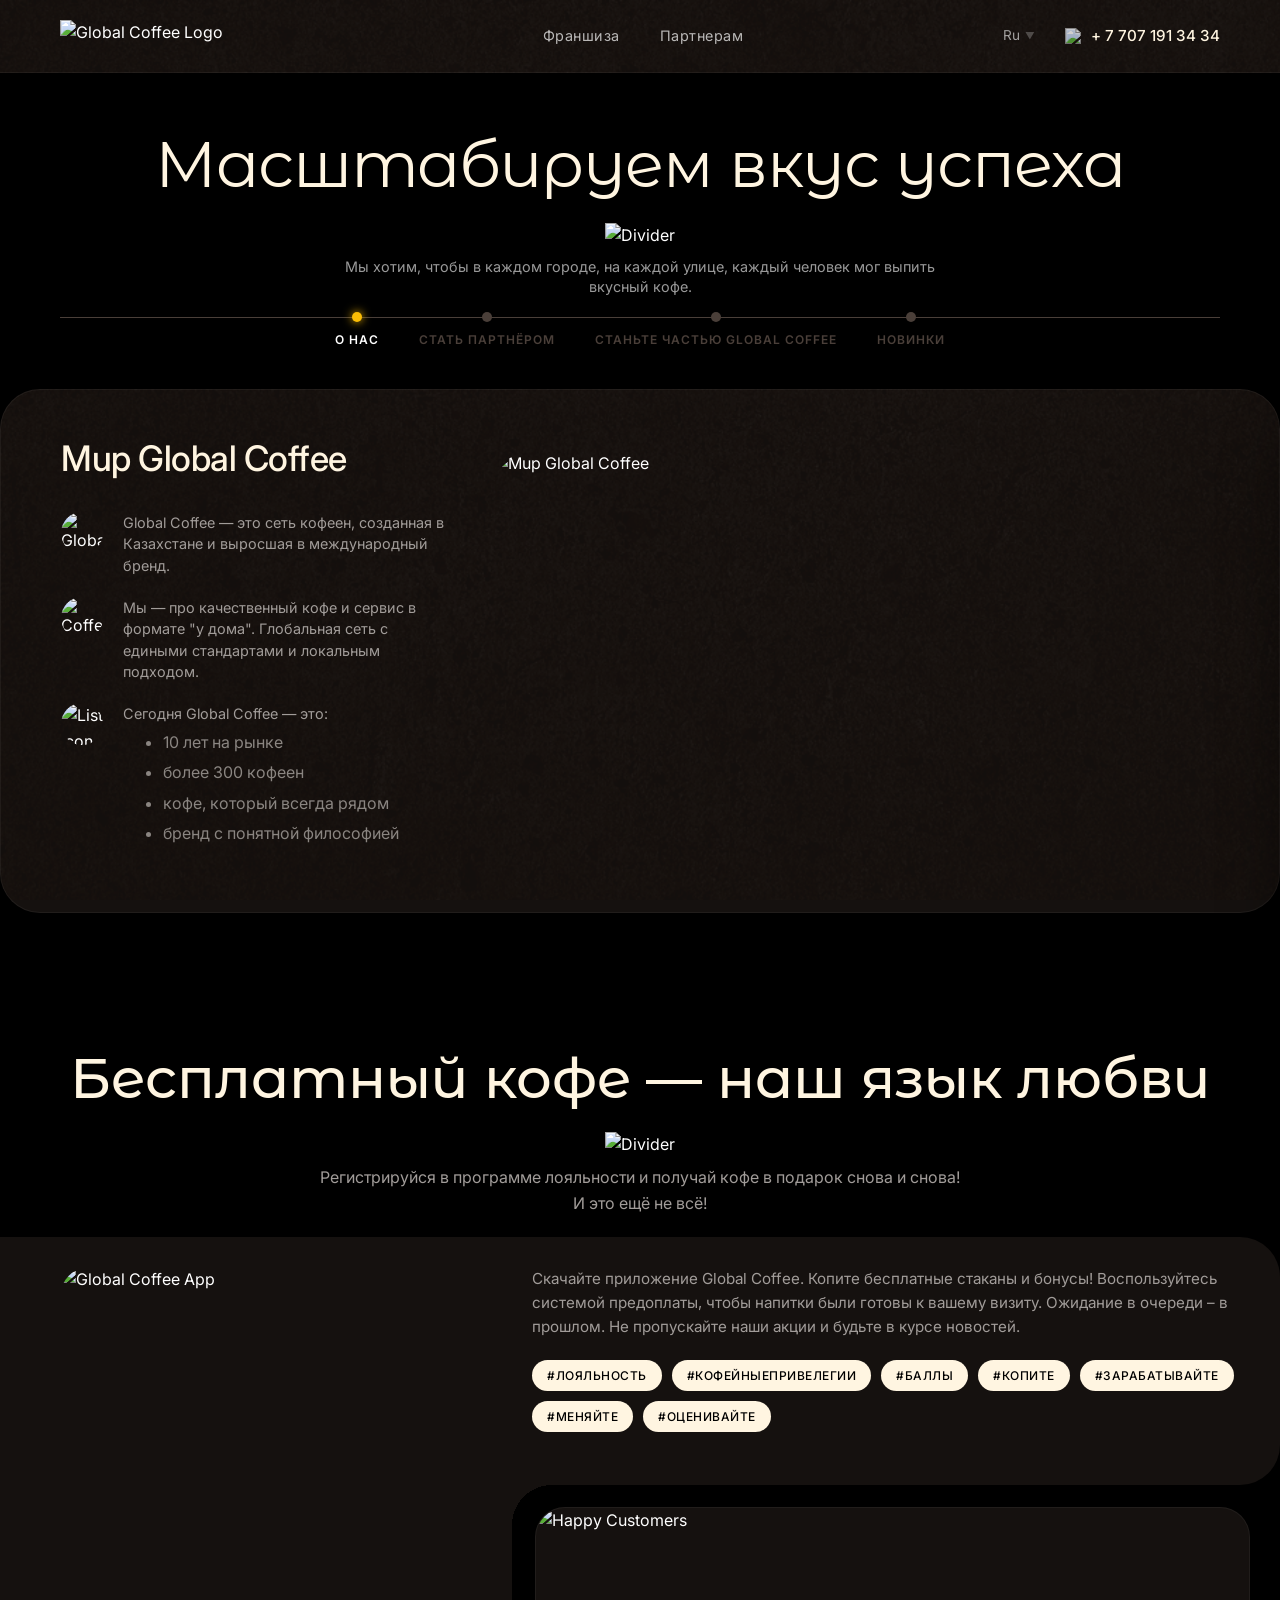
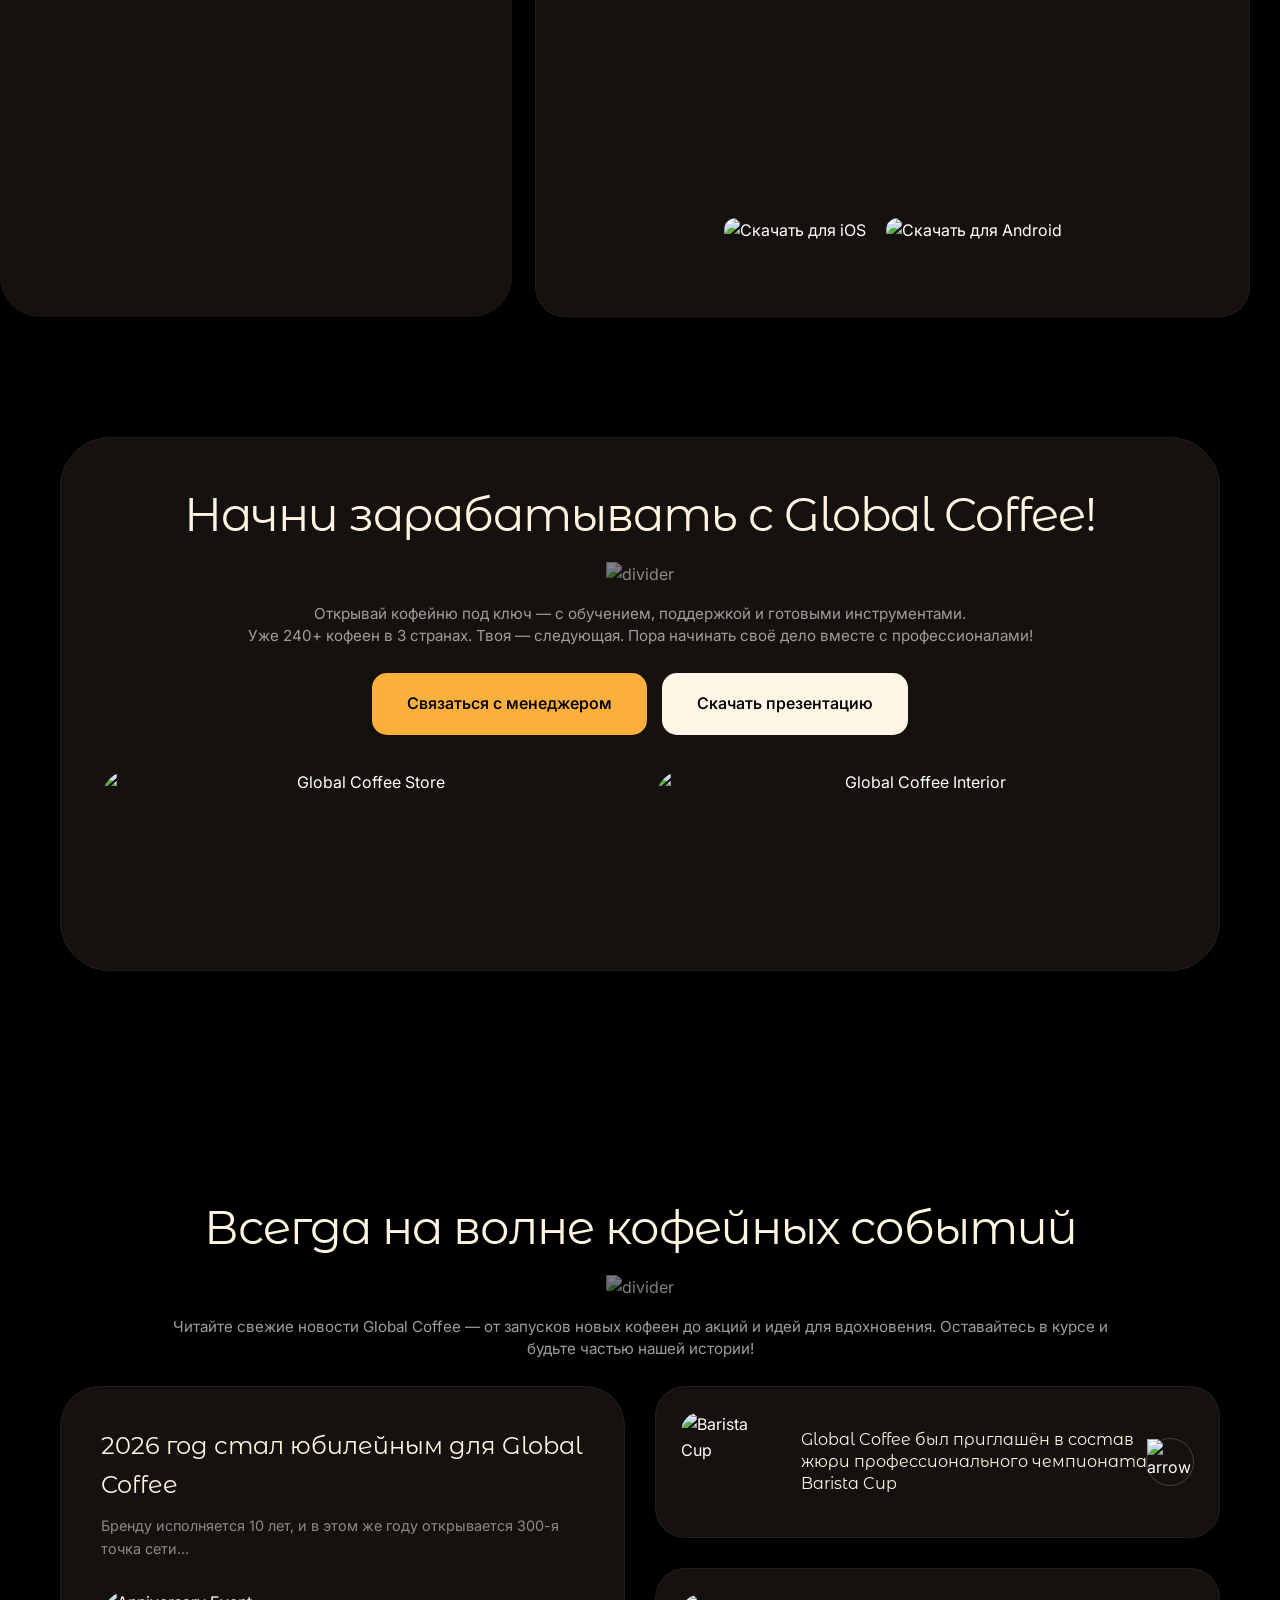
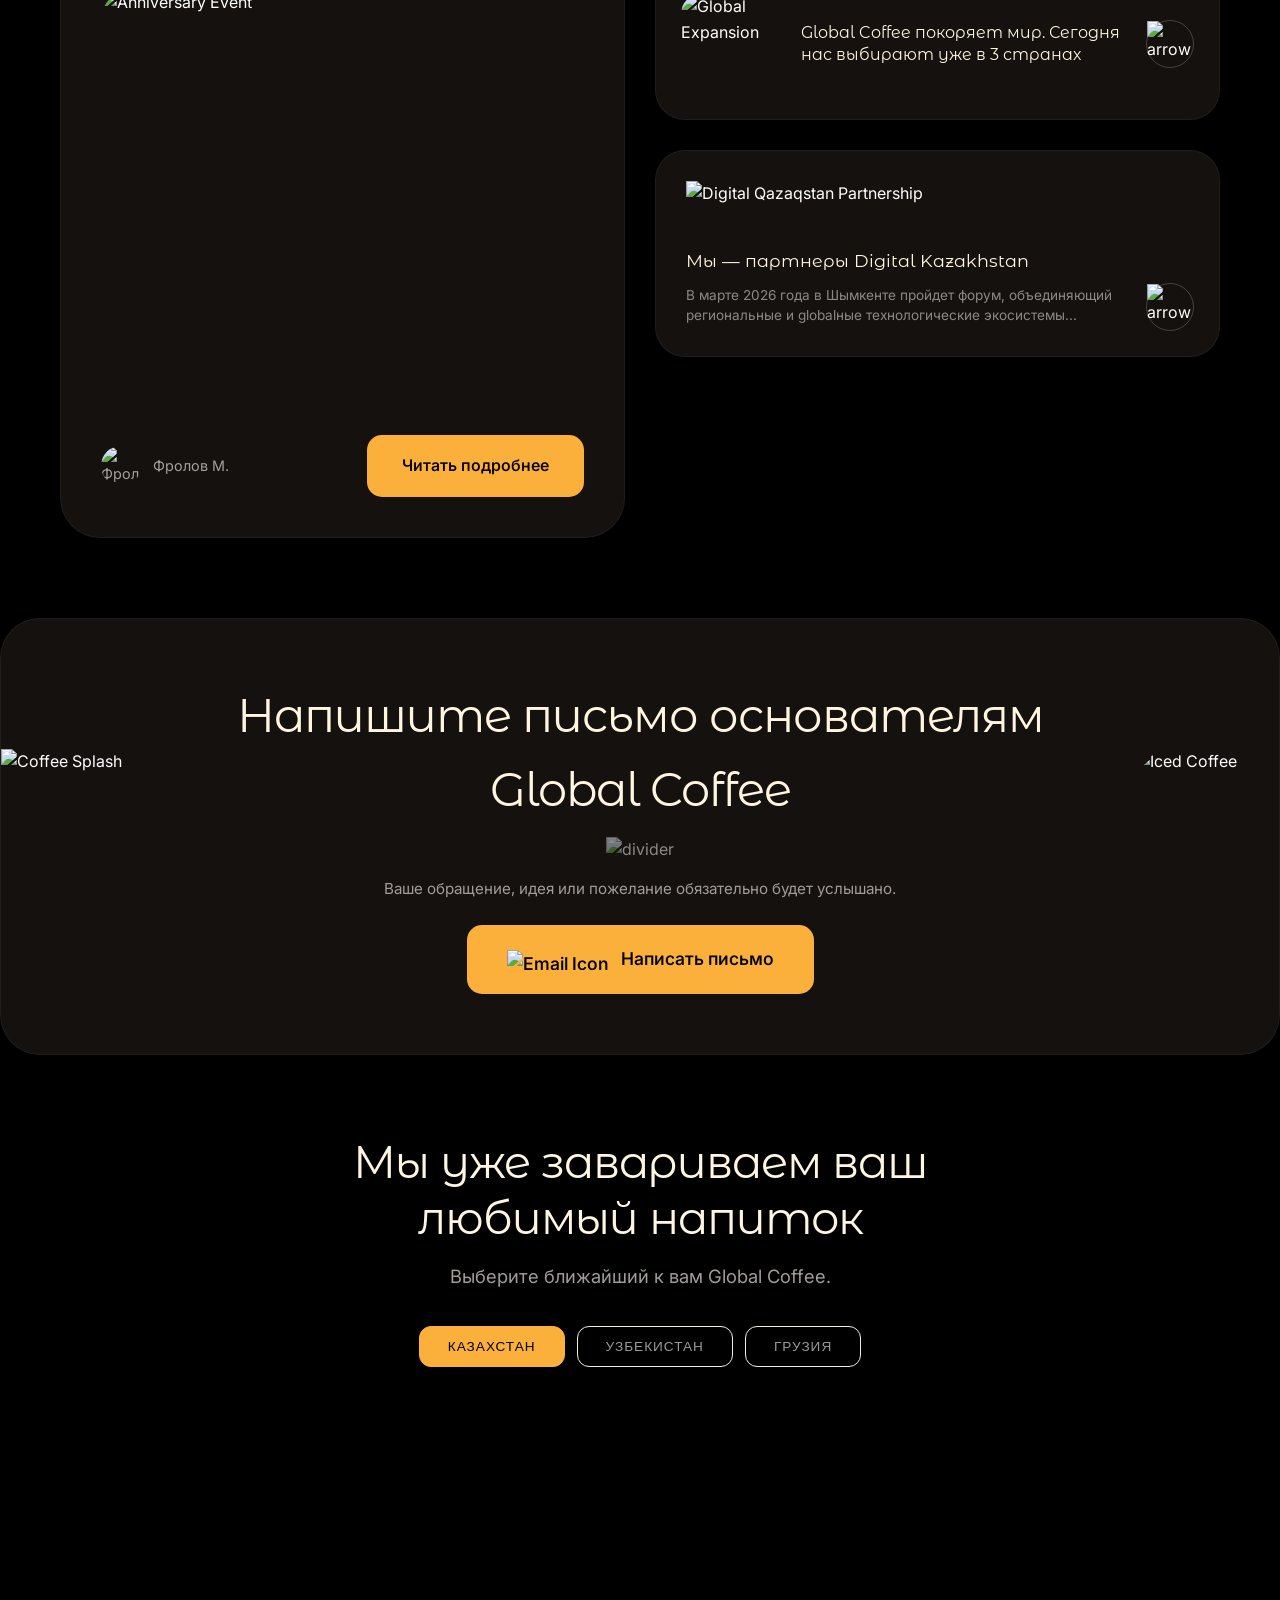
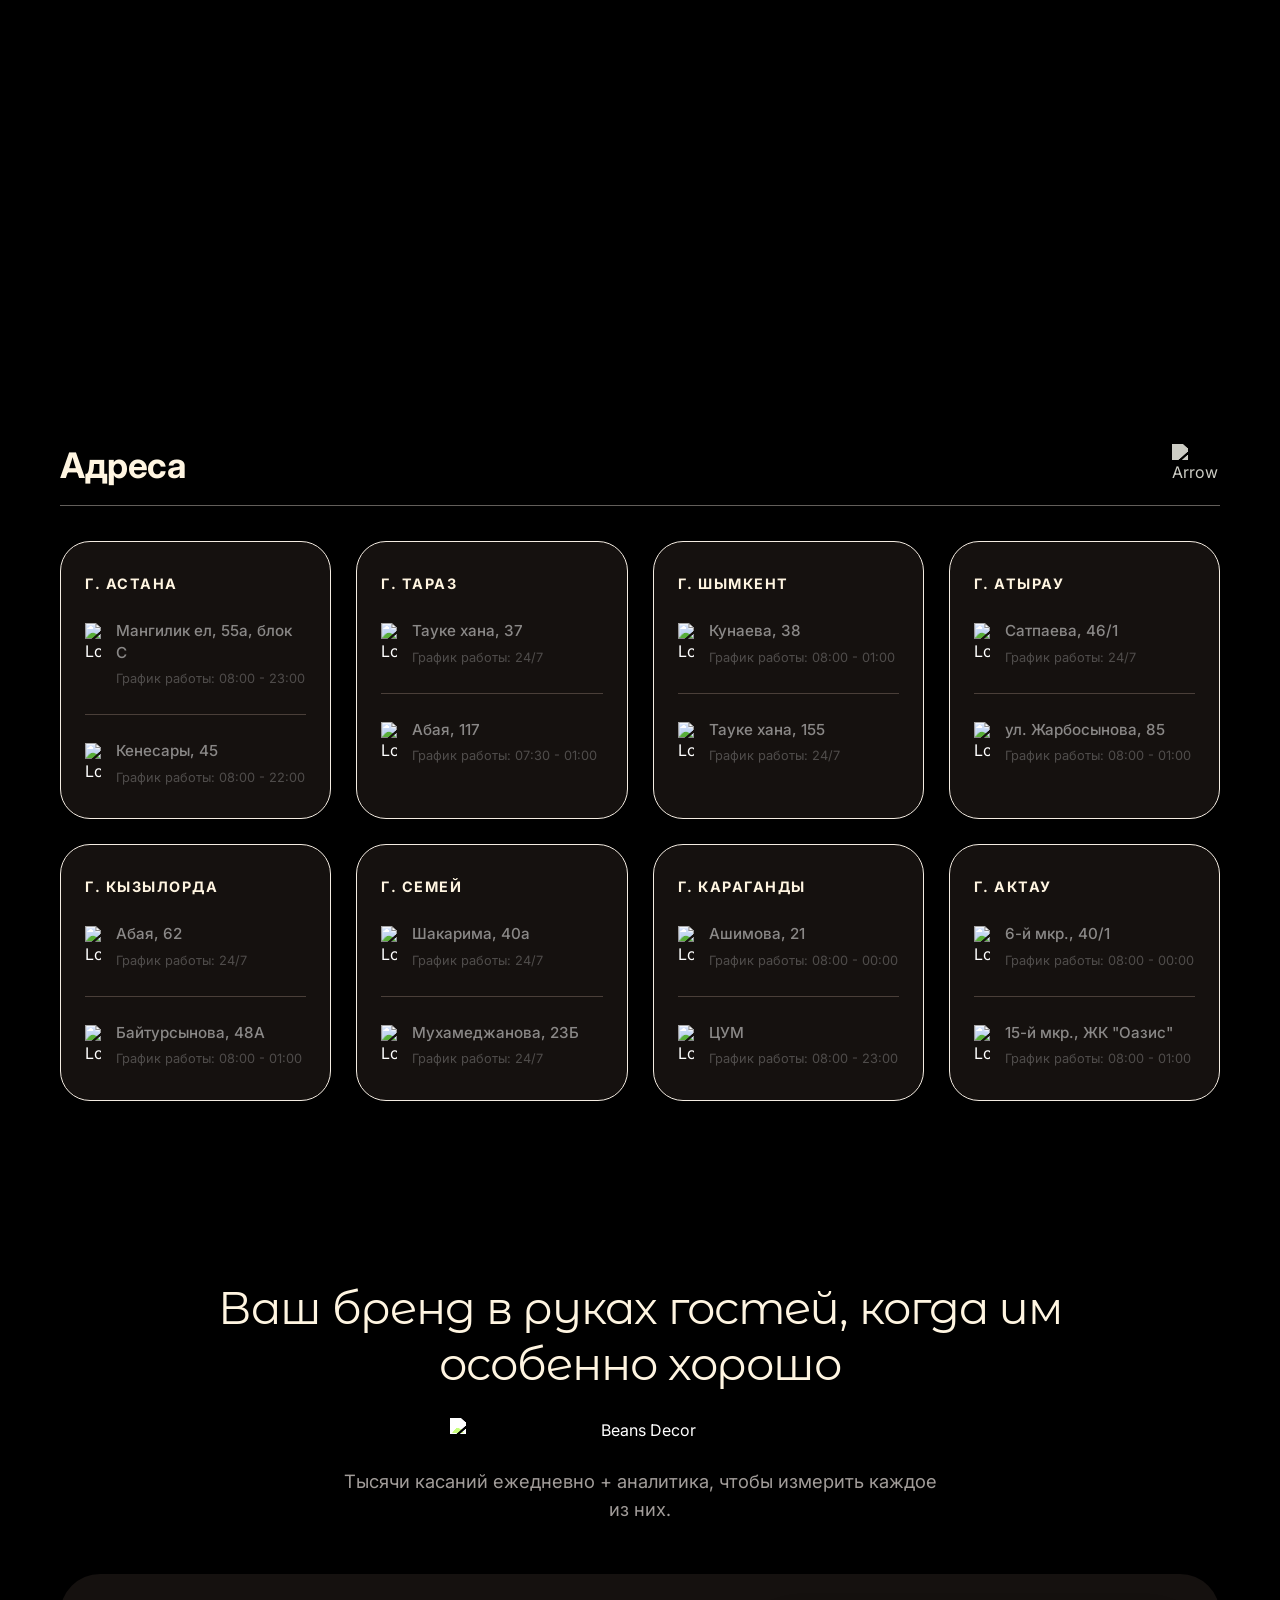
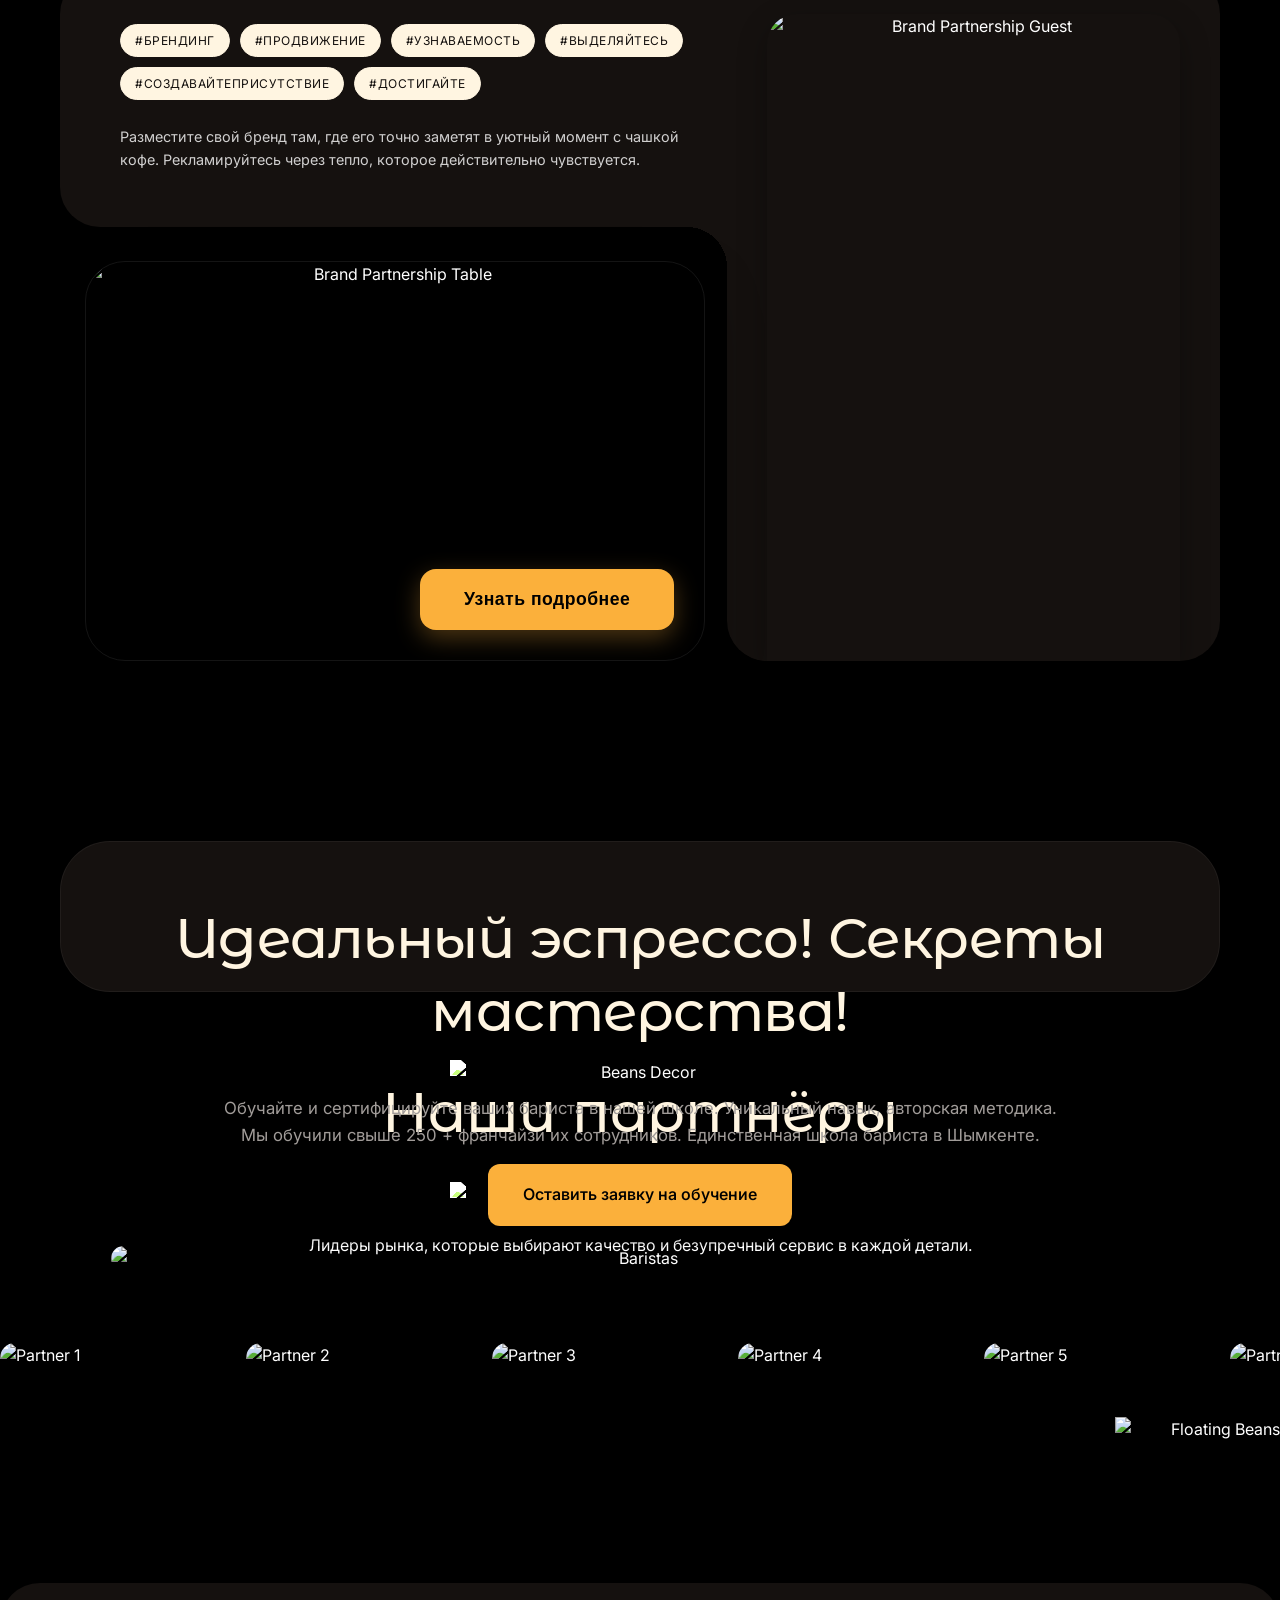
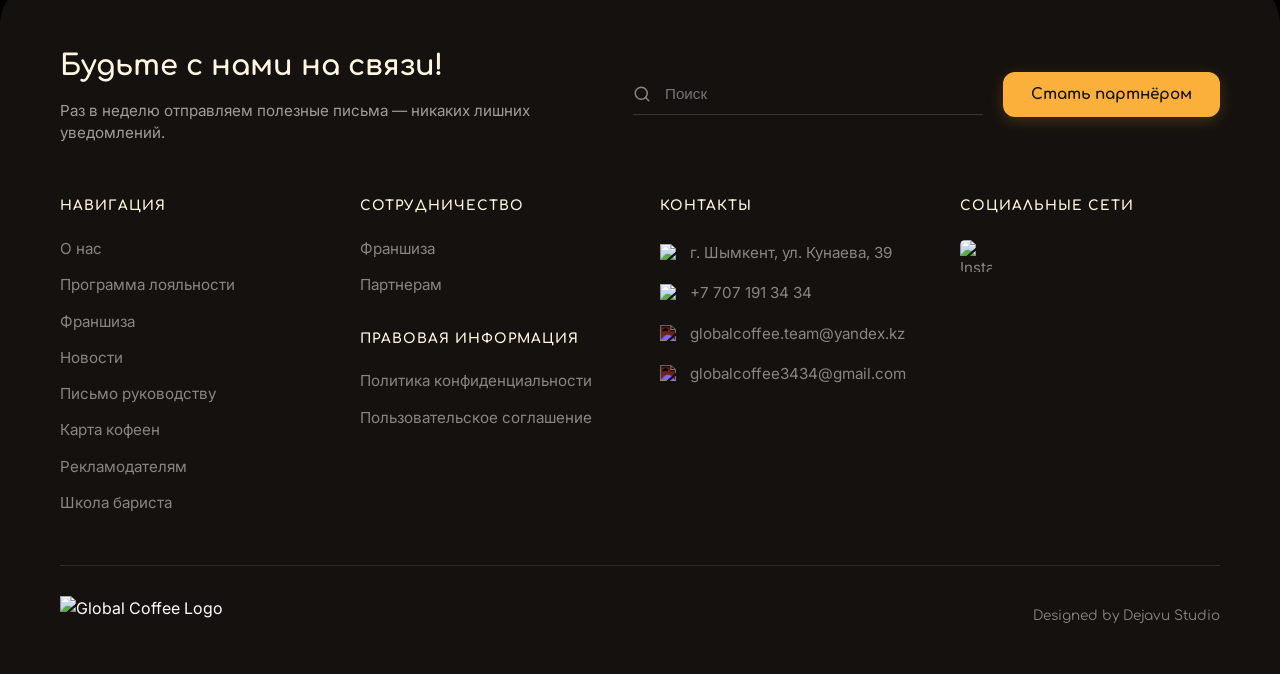
==== index.html @ a7879e60 "feat: implement visual customizer and dynamic clean URLs" ====
<!DOCTYPE html>
<html lang="ru">

<head>
    <meta charset="UTF-8">
    <meta name="viewport" content="width=device-width, initial-scale=1.0">
    <!-- 
      SEO Meta Tags
      You can change the title and description to improve how your page looks on search engines.
    -->
    <title>Global Coffee - Ваш идеальный кофе</title>
    <meta name="description"
        content="Global Coffee - международная сеть кофеен. Доступный кофе, франшиза, и многое другое.">

    <link rel="stylesheet" href="style.css?v=15.0">

    <!-- Inline override style block to bypass 100% of browser caching bugs -->
    <style>
        /* Apply textured noise/grain cover image to all section bars across the entire web page */
        .header, .bg-left-bar, .bg-top-bar, .bg-inner-corner, .bg-partnership-inner-corner, .about-card, .app-main-card, .app-secondary-card, .quality-card, .franchise-card, .location-card, .news-main-card, .mini-news-card, .partner-news-card, .contact-card, .footer-card, .bg-partnership-left-top-bar, .bg-partnership-right-bar, #contact-form, .founder-card, .story-bg-left, .story-bg-right, .case-details-card, .calc-dash-card, .roasting-wrapper, .roasting-wrapper-2, div[style*="#15110F"], div[style*="rgb(21, 17, 15)"] {
            background-image: url('franchise/main%20image.png') !important;
            background-size: cover !important;
            background-position: center !important;
            background-repeat: no-repeat !important;
            background-attachment: fixed !important;
            background-blend-mode: normal !important;
            background-color: #15110F !important;
        }


        .bg-inner-corner {
            border-radius: 0 !important;
            box-shadow: none !important;
            -webkit-mask-image: radial-gradient(circle at 100% 100%, transparent 40px, black 40px) !important;
            mask-image: radial-gradient(circle at 100% 100%, transparent 40px, black 40px) !important;
        }

        .bg-partnership-inner-corner {
            border-radius: 0 !important;
            box-shadow: none !important;
            -webkit-mask-image: radial-gradient(circle at 0% 100%, transparent 40px, black 40px) !important;
            mask-image: radial-gradient(circle at 0% 100%, transparent 40px, black 40px) !important;
        }

        /* Divider lines between address items inside location cards */
        .address-item {
            border-bottom: 1px solid #4A3F39 !important;
            padding-bottom: 25px !important;
            margin-bottom: 25px !important;
        }

        .address-item:last-child {
            border-bottom: none !important;
            padding-bottom: 0 !important;
            margin-bottom: 0 !important;
        }

        /* Expand header container width to 100% with exactly 60px padding from window edges */
        .header-container, .container {
            max-width: 100% !important;
            padding: 0 60px !important;
            margin: 0 auto !important;
            width: 100% !important;
        }

        .brand-partnership-grid {
            display: grid !important;
            grid-template-columns: 1.15fr 0.85fr !important;
            grid-template-rows: auto auto !important;
            gap: 0 !important;
            position: relative !important;
            background: transparent !important;
            padding: 0 !important;
        }

        /* Unified background layers architecture mirroring the app section */
        .partnership-bg-layer {
            position: absolute !important;
            top: 0 !important;
            left: 0 !important;
            width: 100% !important;
            height: 100% !important;
            z-index: 1 !important;
            pointer-events: none !important;
            display: grid !important;
            grid-template-columns: 1.15fr 0.85fr !important;
            grid-template-rows: auto auto !important;
        }

        .bg-partnership-left-top-bar {
            grid-column: 1 !important;
            grid-row: 1 !important;
            background-color: #15110F !important;
            border-top-left-radius: 40px !important;
            border-bottom-left-radius: 40px !important;
            position: relative !important;
            z-index: 5 !important;
            height: calc(100% - 90px) !important;
            /* Raises the bottom edge up by 40px to align above the photo */
        }

        /* Concave Circular Transition Corner */
        .bg-partnership-inner-corner {
            display: block !important;
            position: absolute !important;
            top: 100% !important;
            right: 0 !important;
            width: 40px !important;
            height: 40px !important;
            background-color: #15110F !important;
            border-radius: 0 !important;
            box-shadow: none !important;
            -webkit-mask-image: radial-gradient(circle at 0% 100%, transparent 40px, black 40px) !important;
            mask-image: radial-gradient(circle at 0% 100%, transparent 40px, black 40px) !important;
            z-index: 5 !important;
            pointer-events: none !important;
        }

        .bg-partnership-right-bar {
            grid-column: 2 !important;
            grid-row: 1 / span 2 !important;
            background-color: #15110F !important;
            border-top-right-radius: 40px !important;
            border-bottom-right-radius: 40px !important;
            border-bottom-left-radius: 40px !important;
            z-index: 2 !important;
        }

        /* Content layer components sit above background layer */
        .partnership-left-text-card {
            grid-column: 1 !important;
            grid-row: 1 !important;
            background: transparent !important;
            border: none !important;
            box-shadow: none !important;
            padding: 50px 40px 50px 60px !important;
            text-align: left !important;
            z-index: 6 !important;
            position: relative !important;
        }

        .partnership-left-img-wrapper {
            grid-column: 1 !important;
            grid-row: 2 !important;
            position: relative !important;
            width: 93% !important;
            /* Expands the right side fully to the right while left side stays aligned */
            height: 400px !important;
            border-radius: 40px !important;
            overflow: hidden !important;
            margin-top: 40px !important;
            margin-left: 25px !important;
            box-shadow: 0 25px 50px rgba(0, 0, 0, 0.55) !important;
            border: 1px solid rgba(255, 255, 255, 0.08) !important;
            z-index: 3 !important;
            transition: all 0.4s cubic-bezier(0.165, 0.84, 0.44, 1) !important;
        }

        .partnership-left-img-wrapper:hover {
            border-color: rgba(255, 255, 255, 0.2) !important;
            transform: translateY(-5px) !important;
            box-shadow: 0 35px 70px rgba(0, 0, 0, 0.75) !important;
        }

        .partnership-right-col {
            grid-column: 2 !important;
            grid-row: 1 / span 2 !important;
            background: transparent !important;
            border: none !important;
            box-shadow: none !important;
            padding: 40px 40px 0 40px !important;
            display: flex !important;
            align-items: stretch !important;
            z-index: 4 !important;
            position: relative !important;
            overflow: hidden !important;
            border-bottom-right-radius: 40px !important;
            border-bottom-left-radius: 40px !important;
        }

        .partnership-right-img-wrapper {
            border-radius: 30px 30px 0 0 !important;
            overflow: hidden !important;
            width: 100% !important;
        }

        /* Mirroring the same premium flush bottom layout to the Mobile App section */
        .app-main-card {
            padding: 30px 30px 0 60px !important;
            overflow: hidden !important;
            border-bottom-left-radius: 40px !important;
            border-bottom-right-radius: 40px !important;
        }

        .app-main-card img {
            border-radius: 30px 30px 0 0 !important;
            height: 100% !important;
            min-height: 650px !important;
        }

        .app-outside-card-wrapper {
            padding: 40px 30px 0 23px !important;
            margin-top: -92px !important;
        }


        /* Redesigned Premium Footer Styles */
        .footer-card {
            background-color: #15110F !important;
            border-radius: 40px 40px 0 0 !important;
            padding: 60px 0 40px 0 !important;
            border-top: none !important;
            border-left: none !important;
            border-right: none !important;
            border-bottom: none !important;
            box-shadow: 0 -20px 50px rgba(0, 0, 0, 0.45) !important;
            position: relative !important;
            z-index: 5 !important;
        }

        .footer-top-row {
            display: flex !important;
            justify-content: space-between !important;
            align-items: center !important;
            margin-bottom: 50px !important;
            flex-wrap: wrap !important;
            gap: 30px !important;
        }

        .footer-search-container {
            display: flex !important;
            align-items: center !important;
            gap: 20px !important;
            flex-grow: 1 !important;
            justify-content: flex-end !important;
            max-width: 600px !important;
        }

        .footer-search-input-wrapper {
            position: relative !important;
            flex-grow: 1 !important;
            max-width: 350px !important;
        }

        .footer-search-input-wrapper input {
            width: 100% !important;
            background: transparent !important;
            border: none !important;
            border-bottom: 1px solid rgba(255, 255, 255, 0.15) !important;
            padding: 12px 10px 12px 32px !important;
            color: #fff !important;
            font-size: 0.95rem !important;
            outline: none !important;
            transition: all 0.3s ease !important;
        }

        .footer-search-input-wrapper input:focus {
            border-color: #FBB03B !important;
        }

        .footer-partner-btn {
            background: #FBB03B !important;
            color: #15110F !important;
            border: none !important;
            border-radius: 12px !important;
            padding: 14px 28px !important;
            font-weight: 700 !important;
            font-family: 'Comfortaa', sans-serif !important;
            font-size: 0.95rem !important;
            cursor: pointer !important;
            transition: all 0.3s cubic-bezier(0.165, 0.84, 0.44, 1) !important;
            white-space: nowrap !important;
            box-shadow: 0 4px 15px rgba(251, 176, 59, 0.2) !important;
        }

        .footer-partner-btn:hover {
            transform: translateY(-2px) !important;
            box-shadow: 0 8px 25px rgba(251, 176, 59, 0.45) !important;
            background: #fca821 !important;
        }

        .footer-middle-grid {
            display: grid !important;
            grid-template-columns: repeat(4, 1fr) !important;
            gap: 40px !important;
            margin-bottom: 50px !important;
        }

        .footer-col-nav {
            display: flex !important;
            flex-direction: column !important;
            gap: 12px !important;
        }

        .footer-col-nav h4 {
            font-family: 'Comfortaa', sans-serif !important;
            font-size: 0.85rem !important;
            font-weight: 700 !important;
            color: #FFF5E1 !important;
            letter-spacing: 1px !important;
            margin-bottom: 8px !important;
            text-transform: uppercase !important;
        }

        .footer-col-nav a {
            color: #8A8581 !important;
            text-decoration: none !important;
            font-size: 0.95rem !important;
            transition: all 0.25s ease !important;
            display: inline-block !important;
        }

        .footer-col-nav a:hover {
            color: #FFF5E1 !important;
            transform: translateX(4px) !important;
        }

        .footer-contact-item {
            display: flex !important;
            align-items: center !important;
            gap: 12px !important;
            color: #8A8581 !important;
            font-size: 0.95rem !important;
        }

        .footer-contact-item a {
            color: #8A8581 !important;
            text-decoration: none !important;
            transition: color 0.25s ease !important;
        }

        .footer-contact-item a:hover {
            color: #FFF5E1 !important;
        }

        .footer-social-link {
            background: transparent !important;
            display: inline-flex !important;
            align-items: center !important;
            justify-content: center !important;
            transition: all 0.3s ease !important;
            border: none !important;
            padding: 0 !important;
        }

        .footer-social-link:hover {
            background: transparent !important;
            transform: scale(1.1) translateY(-2px) !important;
        }

        .footer-social-link img {
            width: 32px !important;
            height: 32px !important;
            object-fit: contain !important;
            transition: all 0.3s ease !important;
        }

        .footer-social-link:hover img {
            filter: brightness(1.2) !important;
        }

        .btn-orange {
            font-family: 'Inter', sans-serif !important;
            font-weight: 550 !important;
        }

        .quality-card:hover {
            border-color: rgba(255, 255, 255, 0.05) !important;
            transform: none !important;
        }

        .main-news-image img {
            transition: transform 0.6s cubic-bezier(0.165, 0.84, 0.44, 1) !important;
        }

        .news-main-card:hover .main-news-image img {
            transform: scale(1.04) !important;
        }

        .app-main-card img,
        .app-secondary-card img {
            transition: transform 0.6s cubic-bezier(0.165, 0.84, 0.44, 1) !important;
        }

        .app-main-card:hover img {
            transform: scale(1.03) !important;
        }

        .app-secondary-card:hover img {
            transform: scale(1.04) !important;
        }

        .about-image-wrapper {
            overflow: hidden !important;
            border-radius: 40px !important;
        }

        .about-image-wrapper img {
            transition: transform 0.6s cubic-bezier(0.165, 0.84, 0.44, 1) !important;
        }

        .about-image-wrapper:hover img {
            transform: scale(1.04) !important;
        }

        .hero {
            position: relative !important;
            overflow: hidden !important;
        }

        .floating-beans-bg {
            position: absolute !important;
            right: 0 !important;
            top: 5% !important;
            width: 380px !important;
            height: 633px !important;
            background-image: url('coffee 1.png') !important;
            background-size: contain !important;
            background-repeat: no-repeat !important;
            background-position: right top !important;
            pointer-events: none !important;
            z-index: 1 !important;
            opacity: 0.9 !important;
        }

        @media (max-width: 1200px) {
            .floating-beans-bg {
                width: 300px !important;
                height: 500px !important;
            }
        }

        @media (max-width: 991px) {
            .floating-beans-bg {
                width: 200px !important;
                height: 333px !important;
                opacity: 0.6 !important;
            }
        }

        @media (max-width: 576px) {
            .floating-beans-bg {
                display: none !important;
            }
        }

        .about-section {
            position: relative !important;
        }

        .about-beans-bg {
            position: absolute !important;
            right: 0 !important;
            bottom: -120px !important;
            width: 216px !important;
            height: 352px !important;
            background-image: url('coffee2.png') !important;
            background-size: contain !important;
            background-repeat: no-repeat !important;
            background-position: right bottom !important;
            pointer-events: none !important;
            z-index: 1 !important;
            opacity: 0.95 !important;
        }

        @media (max-width: 991px) {
            .about-beans-bg {
                width: 140px !important;
                height: 228px !important;
                bottom: -80px !important;
            }
        }

        @media (max-width: 576px) {
            .about-beans-bg {
                display: none !important;
            }
        }

        .app-section {
            padding-top: 0 !important;
        }

        .app-section > .container {
            position: relative !important;
            z-index: 10 !important;
            padding-bottom: 80px !important;
        }

        .app-section .section-subtitle {
            color: #A19C99 !important;
        }

        .quality-subtitle {
            color: #A19C99 !important;
        }

        @media (max-width: 991px) {
            .app-section {
                padding-top: 0 !important;
            }
        }

        @media (max-width: 576px) {
            .app-section {
                padding-top: 0 !important;
            }
        }

        .section-title {
            font-size: 3.5rem !important;
            font-weight: 500 !important;
        }

        @media (max-width: 991px) {
            .section-title {
                font-size: 2.2rem !important;
            }
        }

        @media (max-width: 576px) {
            .section-title {
                font-size: 1.8rem !important;
            }
        }

        .app-section {
            position: relative !important;
            z-index: 5 !important;
        }

        .app-section .container-fluid {
            padding: 0 !important;
        }

        .app-beans-bg {
            position: absolute !important;
            right: -70px !important;
            top: -390px !important;
            width: 240px !important;
            height: 380px !important;
            background-image: url('coffee3.png') !important;
            background-size: contain !important;
            background-repeat: no-repeat !important;
            background-position: right center !important;
            pointer-events: none !important;
            z-index: 10 !important;
            opacity: 0.9 !important;
        }

        @media (max-width: 991px) {
            .app-beans-bg {
                width: 160px !important;
                height: 250px !important;
                top: -80px !important;
                right: -20px !important;
            }
        }

        @media (max-width: 576px) {
            .app-beans-bg {
                display: none !important;
            }
        }

        .franchise-section {
            position: relative !important;
            overflow: visible !important;
            z-index: 1 !important;
            padding-bottom: 180px !important;
        }

        .franchise-card {
            position: relative !important;
            z-index: 15 !important;
            overflow: visible !important;
        }

        .franchise-gallery {
            margin-bottom: -180px !important;
            position: relative !important;
            z-index: 20 !important;
        }

        .franchise-beans-bg {
            position: absolute !important;
            left: 0 !important;
            transform: none !important;
            top: -275px !important;
            width: 1500px !important;
            height: 450px !important;
            background-image: url('coffee4.png') !important;
            background-size: contain !important;
            background-repeat: no-repeat !important;
            background-position: left center !important;
            pointer-events: none !important;
            z-index: 10 !important;
            opacity: 0.9 !important;
        }

        @media (max-width: 991px) {
            .franchise-beans-bg {
                width: 420px !important;
                height: 126px !important;
                top: -100px !important;
            }
        }

        @media (max-width: 576px) {
            .franchise-beans-bg {
                width: 300px !important;
                height: 90px !important;
                top: -70px !important;
            }
        }

        /* Responsive adaptations */
        @media (max-width: 991px) {
            .brand-partnership-grid {
                grid-template-columns: 1fr !important;
                grid-template-rows: auto auto auto !important;
                gap: 35px !important;
            }

            .partnership-bg-layer {
                display: none !important;
                /* Normal block stack fallback on mobile */
            }

            .partnership-left-text-card {
                background: #15110F !important;
                border: 1px solid rgba(255, 255, 255, 0.05) !important;
                border-radius: 30px !important;
                padding: 35px !important;
            }

            .partnership-left-img-wrapper {
                width: 100% !important;
                border-radius: 30px !important;
                height: 300px !important;
                margin-top: 0 !important;
            }

            .partnership-right-col {
                background: #15110F !important;
                border: 1px solid rgba(255, 255, 255, 0.05) !important;
                border-radius: 30px !important;
                padding: 20px !important;
            }

            /* Footer responsive overrides */
            .footer-middle-grid {
                grid-template-columns: repeat(2, 1fr) !important;
                gap: 35px !important;
            }

            .footer-top-row {
                flex-direction: column !important;
                align-items: flex-start !important;
                gap: 20px !important;
            }

            .footer-search-container {
                width: 100% !important;
                justify-content: flex-start !important;
                max-width: 100% !important;
            }

            .footer-search-input-wrapper {
                max-width: 100% !important;
            }
        }

        @media (max-width: 576px) {
            .footer-middle-grid {
                grid-template-columns: 1fr !important;
                gap: 30px !important;
            }

            .footer-card {
                padding: 40px 0 30px 0 !important;
            }

            .footer-search-container {
                flex-direction: column !important;
                align-items: stretch !important;
            }

            .footer-partner-btn {
                width: 100% !important;
                text-align: center !important;
            }
        }

        /* News Section Override Rules */
        .news-section {
            position: relative !important;
            overflow: visible !important;
            z-index: 2 !important;
        }

        .news-section .container {
            position: relative !important;
            z-index: 5 !important;
        }


        /* Contact Section Override Rules */
        .contact-section {
            position: relative !important;
            z-index: 1 !important;
        }

        /* Map Section Override Rules */
        .map-section {
            position: relative !important;
            overflow: visible !important;
            z-index: 5 !important;
        }

        .map-beans-bg {
            position: absolute !important;
            left: 0 !important;
            top: -160px !important;
            width: 400px !important;
            height: 700px !important;
            background-image: url('coffee5.png') !important;
            background-size: contain !important;
            background-repeat: no-repeat !important;
            background-position: left center !important;
            pointer-events: none !important;
            z-index: 10 !important;
            opacity: 0.9 !important;
        }

        @media (max-width: 991px) {
            .map-beans-bg {
                width: 280px !important;
                height: 490px !important;
                top: -170px !important;
            }
        }

        @media (max-width: 576px) {
            .map-beans-bg {
                width: 180px !important;
                height: 315px !important;
                top: -110px !important;
            }
        }

        .map-beans-above-bg {
            position: absolute !important;
            left: 0 !important;
            transform: none !important;
            top: -240px !important;
            width: 1200px !important;
            height: 1200px !important;
            background-image: url('coffee6.png') !important;
            background-size: contain !important;
            background-repeat: no-repeat !important;
            background-position: left center !important;
            pointer-events: none !important;
            z-index: 8 !important;
            opacity: 0.9 !important;
        }

        @media (max-width: 991px) {
            .map-beans-above-bg {
                width: 840px !important;
                height: 840px !important;
                top: -270px !important;
            }
        }

        @media (max-width: 576px) {
            .map-beans-above-bg {
                width: 540px !important;
                height: 540px !important;
                top: -180px !important;
            }
        }

        .partnership-section {
            position: relative !important;
            overflow: visible !important;
            z-index: 2 !important;
        }

        .brand-partnership-grid {
            position: relative !important;
            z-index: 5 !important;
        }

        .partnership-beans-bg {
            position: absolute !important;
            right: 0 !important;
            left: auto !important;
            transform: none !important;
            top: -380px !important;
            width: 1200px !important;
            height: 800px !important;
            background-image: url('coffee7.png') !important;
            background-size: contain !important;
            background-repeat: no-repeat !important;
            background-position: right center !important;
            pointer-events: none !important;
            z-index: 1 !important;
            opacity: 0.95 !important;
        }

        @media (max-width: 991px) {
            .partnership-beans-bg {
                width: 840px !important;
                height: 560px !important;
                top: -120px !important;
            }
        }

        @media (max-width: 576px) {
            .partnership-beans-bg {
                width: 600px !important;
                height: 400px !important;
                top: -100px !important;
            }
        }

        .quality-beans-bg {
            position: absolute !important;
            left: 0 !important;
            right: auto !important;
            transform: none !important;
            top: -380px !important;
            width: 1200px !important;
            height: 800px !important;
            background-image: url('coffee8.png') !important;
            background-size: contain !important;
            background-repeat: no-repeat !important;
            background-position: left center !important;
            pointer-events: none !important;
            z-index: 1 !important;
            opacity: 0.95 !important;
        }

        @media (max-width: 991px) {
            .quality-beans-bg {
                width: 840px !important;
                height: 560px !important;
                top: -140px !important;
            }
        }

        @media (max-width: 576px) {
            .quality-beans-bg {
                width: 600px !important;
                height: 400px !important;
                top: -110px !important;
            }
        }

        .partners-section {
            position: relative !important;
            overflow: visible !important;
            z-index: 1 !important;
        }

        .partners-beans-bg {
            position: absolute !important;
            left: 0 !important;
            right: auto !important;
            transform: none !important;
            top: -380px !important;
            width: 1200px !important;
            height: 800px !important;
            background-image: url('coffee9.png') !important;
            background-size: contain !important;
            background-repeat: no-repeat !important;
            background-position: left center !important;
            pointer-events: none !important;
            z-index: 1 !important;
            opacity: 0.95 !important;
        }

        @media (max-width: 991px) {
            .partners-beans-bg {
                width: 840px !important;
                height: 560px !important;
                top: -130px !important;
            }
        }

        @media (max-width: 576px) {
            .partners-beans-bg {
                width: 600px !important;
                height: 400px !important;
                top: -100px !important;
            }
        }

        .footer {
            position: relative !important;
            overflow: visible !important;
            z-index: 2 !important;
        }

        .partners-beans-right-bg {
            position: absolute !important;
            left: 0 !important;
            right: auto !important;
            transform: none !important;
            top: -180px !important;
            width: 1200px !important;
            height: 800px !important;
            background-image: url('coffee10.png') !important;
            background-size: contain !important;
            background-repeat: no-repeat !important;
            background-position: left center !important;
            pointer-events: none !important;
            z-index: 1 !important;
            opacity: 0.95 !important;
        }

        @media (max-width: 991px) {
            .partners-beans-right-bg {
                width: 840px !important;
                height: 560px !important;
                top: -130px !important;
            }
        }

        @media (max-width: 576px) {
            .partners-beans-right-bg {
                width: 600px !important;
                height: 400px !important;
                top: -100px !important;
            }
        }
    
        /* ===========================
           MOBILE PREMIUM SLIDERS STYLE
           =========================== */
        .mobile-about-controls, .mobile-map-controls {
            display: none;
            align-items: center;
            justify-content: center;
            gap: 15px;
            margin: 25px auto;
            max-width: 320px;
        }

        /* Hide mobile-specific layout containers on desktop view */
        .app-mobile-container,
        .franchise-mobile-content-wrapper,
        .news-mobile-container,
        .partnership-mobile-container {
            display: none;
        }
        
        .mobile-control-arrow {
            width: 44px;
            height: 44px;
            border-radius: 12px;
            background: #15110F !important;
            border: 1px solid rgba(255, 255, 255, 0.15) !important;
            color: #FFF5E1;
            display: flex;
            align-items: center;
            justify-content: center;
            cursor: pointer;
            transition: all 0.3s ease;
            padding: 0 !important;
        }
        
        .mobile-control-arrow:hover {
            border-color: #FBB03B !important;
            color: #FBB03B !important;
        }
        
        .mobile-control-arrow svg {
            width: 20px;
            height: 20px;
        }
        
        .mobile-control-pill {
            background: #FBB03B !important;
            color: #15110F !important;
            font-family: 'Comfortaa', sans-serif !important;
            font-weight: 700 !important;
            font-size: 0.85rem !important;
            padding: 12px 20px !important;
            border-radius: 25px !important;
            text-transform: uppercase !important;
            flex-grow: 1 !important;
            text-align: center !important;
            box-shadow: 0 4px 15px rgba(251, 176, 59, 0.2) !important;
            letter-spacing: 0.5px !important;
            white-space: nowrap !important;
            overflow: hidden !important;
            text-overflow: ellipsis !important;
        }

        .mobile-about-dots, .app-mobile-dots, .franchise-mobile-dots, .news-mobile-dots, .partnership-mobile-dots, .locations-mobile-dots {
            display: none;
            justify-content: center;
            gap: 8px;
            margin: 20px auto 10px auto;
        }
        
        .about-dot, .app-dot, .franchise-dot, .news-dot, .partnership-dot, .location-dot {
            width: 8px;
            height: 8px;
            border-radius: 50%;
            background: rgba(255, 255, 255, 0.3) !important;
            cursor: pointer;
            transition: all 0.3s ease !important;
        }
        
        .about-dot.active, .app-dot.active, .franchise-dot.active, .news-dot.active, .partnership-dot.active, .location-dot.active {
            background: #FBB03B !important;
            transform: scale(1.25) !important;
        }

        /* Responsive Mobile Layout Grid Overrides */
        @media (max-width: 768px) {
            /* Header updates */
            .header-container {
                display: flex !important;
                align-items: center !important;
                justify-content: space-between !important;
            }
            .hamburger {
                display: flex !important;
                order: 1 !important;
                margin: 0 !important;
            }
            .logo {
                order: 2 !important;
                margin: 0 auto !important;
            }
            .header-right {
                display: flex !important;
                order: 3 !important;
                background: transparent !important;
                box-shadow: none !important;
                padding: 0 !important;
                margin: 0 !important;
                border: none !important;
            }
            .language-selector {
                display: none !important;
            }
            .header-contact {
                display: block !important;
                margin: 0 !important;
            }
            .phone-link span {
                display: none !important;
            }
            .phone-icon {
                width: 24px !important;
                height: 24px !important;
                margin: 0 !important;
                filter: brightness(1.2) !important;
            }

            /* About section dots & controls */
            .mobile-about-controls {
                display: flex !important;
            }
            .mobile-about-dots {
                display: flex !important;
            }
            .hero-tabs {
                display: none !important;
            }
            .about-slider-track {
                transform: translate3d(0,0,0);
                transition: transform 0.6s cubic-bezier(0.25, 1, 0.5, 1) !important;
            }
            .about-slide {
                min-width: 25% !important;
                width: 25% !important;
            }
            .about-card {
                padding: 30px 20px !important;
                border-radius: 30px !important;
            }
            .about-grid {
                grid-template-columns: 1fr !important;
                gap: 25px !important;
            }
            .about-image-wrapper {
                border-radius: 20px !important;
                max-height: 250px !important;
                margin-top: 15px !important;
            }
            .about-image-wrapper img {
                width: 100% !important;
                height: 100% !important;
                object-fit: cover !important;
            }

            /* App Section */
            .app-layout-grid {
                display: none !important;
            }
            .app-mobile-container {
                display: block !important;
                padding: 0 10px !important;
            }
            .app-mobile-slider {
                border-radius: 30px !important;
                overflow: hidden !important;
                border: 1px solid rgba(255, 255, 255, 0.05) !important;
                background-color: #15110F !important;
                box-shadow: 0 20px 40px rgba(0, 0, 0, 0.5) !important;
                width: 100%;
            }
            .app-mobile-track {
                display: flex;
                width: 200%;
                transition: transform 0.5s cubic-bezier(0.25, 1, 0.5, 1);
            }
            .app-mobile-slide {
                width: 50%;
                flex-shrink: 0;
            }
            .app-mobile-slide img {
                width: 100% !important;
                height: 280px !important;
                object-fit: cover !important;
                display: block !important;
            }
            .app-mobile-dots {
                display: flex !important;
            }
            .app-mobile-content {
                margin-top: 25px !important;
                padding: 0 10px !important;
            }
            .app-mobile-content .pill-tags {
                display: flex !important;
                flex-wrap: wrap !important;
                gap: 8px !important;
                justify-content: center !important;
                margin-bottom: 20px !important;
            }
            .app-mobile-content .pill {
                background: rgba(255, 255, 255, 0.05) !important;
                border: 1px solid rgba(255, 255, 255, 0.1) !important;
                color: #A19C99 !important;
                font-size: 0.7rem !important;
                padding: 6px 12px !important;
                border-radius: 20px !important;
                font-weight: 600 !important;
            }
            .app-mobile-desc {
                color: #A19C99 !important;
                font-size: 0.9rem !important;
                line-height: 1.6 !important;
                margin-bottom: 25px !important;
                text-align: center !important;
            }
            .app-mobile-actions {
                display: flex !important;
                flex-direction: column !important;
                gap: 12px !important;
                width: 100% !important;
            }
            .btn-store-mobile {
                display: flex !important;
                align-items: center !important;
                justify-content: center !important;
                gap: 10px !important;
                padding: 14px 20px !important;
                border-radius: 12px !important;
                font-family: 'Comfortaa', sans-serif !important;
                font-weight: 700 !important;
                font-size: 0.95rem !important;
                text-decoration: none !important;
                transition: all 0.3s ease !important;
            }
            .btn-store-mobile.ios {
                background: #FBB03B !important;
                color: #15110F !important;
                box-shadow: 0 4px 15px rgba(251, 176, 59, 0.2) !important;
            }
            .btn-store-mobile.android {
                background: #FFF5E1 !important;
                color: #15110F !important;
                border: 1px solid rgba(255, 255, 255, 0.1) !important;
            }
            .store-icon {
                width: 20px;
                height: 20px;
            }

            /* Franchise Section */
            .franchise-desktop-content {
                display: none !important;
            }
            .franchise-mobile-content-wrapper {
                display: block !important;
                padding: 0 10px !important;
            }
            .franchise-mobile-slider {
                border-radius: 30px !important;
                overflow: hidden !important;
                border: 1px solid rgba(255, 255, 255, 0.05) !important;
                background-color: #15110F !important;
                box-shadow: 0 20px 40px rgba(0, 0, 0, 0.5) !important;
                margin-top: 25px !important;
                width: 100%;
            }
            .franchise-mobile-track {
                display: flex;
                width: 200%;
                transition: transform 0.5s cubic-bezier(0.25, 1, 0.5, 1);
            }
            .franchise-mobile-slide {
                width: 50%;
                flex-shrink: 0;
            }
            .franchise-mobile-slide img {
                width: 100% !important;
                height: 280px !important;
                object-fit: cover !important;
                display: block !important;
            }
            .franchise-mobile-dots {
                display: flex !important;
            }
            .franchise-mobile-actions {
                display: flex !important;
                flex-direction: column !important;
                gap: 12px !important;
                margin-top: 25px !important;
                width: 100% !important;
            }
            .franchise-mobile-actions .btn-orange, .franchise-mobile-actions .btn-white {
                display: block !important;
                width: 100% !important;
                text-align: center !important;
                box-sizing: border-box !important;
            }

            /* News Section */
            .news-layout {
                display: none !important;
            }
            .news-mobile-container {
                display: block !important;
                padding: 0 10px !important;
            }
            .news-mobile-slider {
                overflow: hidden !important;
                width: 100%;
            }
            .news-mobile-track {
                display: flex;
                width: 400%;
                transition: transform 0.5s cubic-bezier(0.25, 1, 0.5, 1);
            }
            .news-mobile-slide {
                width: 25%;
                flex-shrink: 0;
                box-sizing: border-box;
                padding: 0 10px;
            }
            .news-mobile-slide .news-main-card {
                border: 1px solid rgba(255, 255, 255, 0.05) !important;
                border-radius: 30px !important;
                padding: 25px !important;
                background-color: #15110F !important;
                box-shadow: 0 20px 40px rgba(0, 0, 0, 0.5) !important;
                height: 100% !important;
            }
            .news-mobile-slide .main-card-content {
                padding: 0 !important;
                display: flex !important;
                flex-direction: column !important;
                height: 100% !important;
                justify-content: space-between !important;
            }
            .news-mobile-slide .main-news-title {
                font-family: 'Comfortaa', sans-serif !important;
                font-size: 1.25rem !important;
                color: #FFF5E1 !important;
                margin-bottom: 10px !important;
                line-height: 1.35 !important;
                font-weight: 600 !important;
            }
            .news-mobile-slide .main-news-subtitle {
                color: #A19C99 !important;
                font-size: 0.85rem !important;
                line-height: 1.5 !important;
                margin-bottom: 20px !important;
            }
            .news-mobile-slide .main-news-image {
                border-radius: 20px !important;
                overflow: hidden !important;
                margin-bottom: 20px !important;
                height: 180px !important;
            }
            .news-mobile-slide .main-news-image img {
                width: 100% !important;
                height: 100% !important;
                object-fit: cover !important;
            }
            .news-mobile-slide .main-news-footer {
                display: flex !important;
                justify-content: flex-end !important;
                padding: 0 !important;
                margin-top: 10px !important;
            }
            .news-mobile-slide .main-news-footer .btn-orange {
                width: 100% !important;
                text-align: center !important;
            }
            .news-mobile-dots {
                display: flex !important;
            }
            
            /* News slides mini & partner cards styling */
            .news-mobile-slide .mini-news-card, .news-mobile-slide .partner-news-card {
                background-color: #15110F !important;
                border: 1px solid rgba(255, 255, 255, 0.05) !important;
                border-radius: 30px !important;
                padding: 25px !important;
                height: 100% !important;
                box-sizing: border-box !important;
                display: flex !important;
                flex-direction: column !important;
                justify-content: space-between !important;
                box-shadow: 0 20px 40px rgba(0, 0, 0, 0.5) !important;
            }
            .news-mobile-slide .mini-img, .news-mobile-slide .partner-logos {
                width: 100% !important;
                height: 180px !important;
                overflow: hidden !important;
                border-radius: 20px !important;
                margin: 0 0 20px 0 !important;
            }
            .news-mobile-slide .mini-img img, .news-mobile-slide .partner-logos img {
                width: 100% !important;
                height: 100% !important;
                object-fit: cover !important;
                border-radius: 20px !important;
                display: block !important;
            }
            .news-mobile-slide .mini-content h4, .news-mobile-slide .partner-content h4 {
                font-family: 'Comfortaa', sans-serif !important;
                font-size: 1.1rem !important;
                color: #FFF5E1 !important;
                margin: 0 0 15px 0 !important;
                line-height: 1.4 !important;
                font-weight: 600 !important;
            }
            .news-mobile-slide .partner-content p {
                color: #A19C99 !important;
                font-size: 0.85rem !important;
                line-height: 1.5 !important;
                margin: 0 !important;
            }
            .news-mobile-slide .arrow-btn {
                width: 44px !important;
                height: 44px !important;
                border-radius: 50% !important;
                border: 1px solid rgba(255,255,255,0.15) !important;
                display: flex !important;
                align-items: center !important;
                justify-content: center !important;
                align-self: flex-end !important;
                background: transparent !important;
                margin-top: 15px !important;
            }
            .news-mobile-slide .arrow-btn img {
                width: 16px !important;
                height: 16px !important;
            }

            /* Partnership Section */
            .brand-partnership-grid {
                display: none !important;
            }
            .partnership-mobile-container {
                display: block !important;
                padding: 0 10px !important;
            }
            .partnership-mobile-slider {
                border-radius: 30px !important;
                overflow: hidden !important;
                border: 1px solid rgba(255, 255, 255, 0.05) !important;
                background-color: #15110F !important;
                box-shadow: 0 20px 40px rgba(0, 0, 0, 0.5) !important;
                width: 100%;
            }
            .partnership-mobile-track {
                display: flex;
                width: 200%;
                transition: transform 0.5s cubic-bezier(0.25, 1, 0.5, 1);
            }
            .partnership-mobile-slide {
                width: 50%;
                flex-shrink: 0;
            }
            .partnership-mobile-slide img {
                width: 100% !important;
                height: auto !important;
                max-height: 400px !important;
                object-fit: cover !important;
                display: block !important;
            }
            .partnership-mobile-dots {
                display: flex !important;
            }
            .partnership-mobile-content {
                margin-top: 25px !important;
                padding: 0 10px !important;
            }
            .partnership-mobile-content .partnership-tags-container {
                display: flex !important;
                flex-wrap: wrap !important;
                gap: 8px !important;
                justify-content: center !important;
                margin-bottom: 20px !important;
            }
            .partnership-mobile-content .partnership-tag {
                background: rgba(255, 255, 255, 0.05) !important;
                border: 1px solid rgba(255, 255, 255, 0.1) !important;
                color: #A19C99 !important;
                font-size: 0.7rem !important;
                padding: 6px 12px !important;
                border-radius: 20px !important;
                font-weight: 600 !important;
            }
            .partnership-mobile-desc {
                color: #A19C99 !important;
                font-size: 0.9rem !important;
                line-height: 1.6 !important;
                margin-bottom: 25px !important;
                text-align: center !important;
            }
            .partnership-mobile-actions {
                width: 100% !important;
            }
            .partnership-btn-mobile {
                display: block !important;
                width: 100% !important;
                background: #FBB03B !important;
                color: #15110F !important;
                border: none !important;
                padding: 14px 20px !important;
                border-radius: 12px !important;
                font-family: 'Comfortaa', sans-serif !important;
                font-weight: 700 !important;
                font-size: 0.95rem !important;
                cursor: pointer !important;
                transition: all 0.3s ease !important;
                box-shadow: 0 4px 15px rgba(251, 176, 59, 0.2) !important;
            }

            /* Map Country Filters / Locations Grid */
            .map-filters {
                display: none !important;
            }
            .mobile-map-controls {
                display: flex !important;
            }
            .locations-grid {
                display: flex !important;
                flex-direction: row !important;
                overflow-x: auto !important;
                scroll-snap-type: x mandatory !important;
                gap: 15px !important;
                padding-bottom: 20px !important;
                scrollbar-width: none !important;
                -webkit-overflow-scrolling: touch !important;
            }
            .locations-grid::-webkit-scrollbar {
                display: none !important;
            }
            .locations-grid .location-card {
                min-width: 290px !important;
                max-width: 290px !important;
                flex-shrink: 0 !important;
                scroll-snap-align: center !important;
                margin: 0 !important;
                box-shadow: 0 10px 20px rgba(0,0,0,0.4) !important;
            }
            .locations-mobile-dots {
                display: flex !important;
            }
        }

        /* Hamburger Button styles */
        .hamburger {
            display: none;
            flex-direction: column;
            justify-content: center;
            align-items: center;
            gap: 5px;
            background: transparent;
            border: none;
            cursor: pointer;
            padding: 6px;
            z-index: 1100;
        }
        .hamburger span {
            display: block;
            width: 24px;
            height: 2px;
            background: #FFF5E1;
            border-radius: 2px;
            transition: all 0.3s ease;
        }
        .hamburger.open span:nth-child(1) { transform: translateY(7px) rotate(45deg); }
        .hamburger.open span:nth-child(2) { opacity: 0; transform: scaleX(0); }
        .hamburger.open span:nth-child(3) { transform: translateY(-7px) rotate(-45deg); }

        /* Premium Burger Menu styles */
        .mobile-menu {
            display: none;
            position: fixed;
            inset: 0;
            background: #000000 !important;
            z-index: 10000 !important;
            flex-direction: column;
            padding: 30px 24px !important;
            box-sizing: border-box !important;
            overflow-y: auto;
            justify-content: flex-start;
            gap: 20px;
        }

        .mobile-menu.open {
            display: flex !important;
        }

        .mobile-menu-header {
            display: flex !important;
            justify-content: space-between !important;
            align-items: center !important;
            width: 100% !important;
            margin-bottom: 20px !important;
        }

        .mobile-menu-header .logo img {
            height: 38px !important;
            object-fit: contain !important;
        }

        .mobile-menu-close {
            background: transparent !important;
            border: none !important;
            color: #FFF5E1 !important;
            font-size: 2rem !important;
            cursor: pointer !important;
            line-height: 1 !important;
            padding: 4px !important;
        }

        .mobile-menu-section-title {
            display: flex !important;
            flex-direction: column !important;
            gap: 8px !important;
            width: 100% !important;
            margin-top: 15px !important;
        }

        .mobile-menu-section-title span {
            font-family: 'Comfortaa', sans-serif !important;
            font-size: 0.8rem !important;
            font-weight: 700 !important;
            color: #8A8581 !important;
            letter-spacing: 1px !important;
        }

        .menu-divider-line {
            width: 100% !important;
            height: 1px !important;
            background: rgba(255, 255, 255, 0.1) !important;
        }

        .mobile-menu-links {
            display: flex !important;
            flex-direction: column !important;
            gap: 25px !important;
            margin: 15px 0 !important;
            width: 100% !important;
        }

        .mobile-menu-link {
            font-family: 'Comfortaa', sans-serif !important;
            font-size: 1.8rem !important;
            font-weight: 700 !important;
            color: #FFF5E1 !important;
            text-decoration: none !important;
            display: flex !important;
            align-items: center !important;
            justify-content: space-between !important;
            letter-spacing: -0.5px !important;
            transition: color 0.2s ease !important;
            text-transform: uppercase !important;
        }

        .mobile-menu-link:hover, .mobile-menu-link.active {
            color: #ffffff !important;
        }

        .mobile-menu-link.active {
            font-weight: 800 !important;
        }

        .active-dot {
            width: 8px !important;
            height: 8px !important;
            background-color: #8A8581 !important;
            border-radius: 50% !important;
            display: inline-block !important;
        }

        .mobile-menu-search {
            display: flex !important;
            align-items: center !important;
            gap: 12px !important;
            width: 100% !important;
            border-bottom: 1px solid rgba(255, 255, 255, 0.2) !important;
            padding-bottom: 8px !important;
            margin: 20px 0 !important;
        }

        .mobile-search-input {
            background: transparent !important;
            border: none !important;
            outline: none !important;
            color: #ffffff !important;
            font-family: 'Comfortaa', sans-serif !important;
            font-size: 1rem !important;
            flex-grow: 1 !important;
        }

        .mobile-search-input::placeholder {
            color: #8A8581 !important;
        }

        .mobile-menu-contacts {
            display: flex !important;
            flex-direction: column !important;
            gap: 20px !important;
            margin: 15px 0 !important;
            width: 100% !important;
        }

        .mobile-contact-item {
            display: flex !important;
            align-items: center !important;
            gap: 15px !important;
        }

        .mobile-contact-item a {
            color: #FFF5E1 !important;
            text-decoration: none !important;
            font-family: 'Inter', sans-serif !important;
            font-size: 1rem !important;
            font-weight: 500 !important;
        }

        .contact-icon {
            width: 20px !important;
            height: 20px !important;
            object-fit: contain !important;
        }

        .mobile-menu-languages {
            display: flex !important;
            align-items: center !important;
            gap: 10px !important;
            margin-top: auto !important;
            padding-top: 30px !important;
        }

        .lang-item {
            font-family: 'Comfortaa', sans-serif !important;
            font-size: 0.95rem !important;
            font-weight: 700 !important;
            color: #8A8581 !important;
            cursor: pointer !important;
        }

        .lang-item.active {
            color: #FFF5E1 !important;
        }

        .lang-separator {
            color: rgba(255, 255, 255, 0.15) !important;
            font-size: 0.95rem !important;
        }

        @media (max-width: 768px) {
            .about-list {
                padding-left: 0 !important;
                display: flex !important;
                flex-direction: column !important;
                gap: 30px !important;
                position: relative !important;
            }
            
            .about-list-item {
                display: flex !important;
                align-items: flex-start !important;
                gap: 15px !important;
                list-style-type: none !important;
                position: relative !important;
                z-index: 2 !important;
            }

            .about-list-item .item-icon {
                width: 42px !important;
                height: 42px !important;
                border-radius: 50% !important;
                background-color: #FFF5E1 !important;
                display: flex !important;
                align-items: center !important;
                justify-content: center !important;
                flex-shrink: 0 !important;
                position: relative !important;
                z-index: 5 !important;
            }

            .about-list-item .item-icon img {
                width: 22px !important;
                height: 22px !important;
                object-fit: contain !important;
                filter: brightness(0.1) contrast(1.2) !important;
            }

            .about-list::before {
                content: '' !important;
                position: absolute !important;
                left: 21px !important;
                top: 21px !important;
                bottom: 21px !important;
                width: 1px !important;
                border-left: 1px dashed rgba(255, 255, 255, 0.25) !important;
                z-index: 1 !important;
            }

            .about-list-decor {
                display: none !important;
            }

            .about-image-wrapper {
                height: 260px !important;
                border-radius: 20px !important;
            }
        }

        #map {
            width: 100%;
            height: 550px;
            z-index: 1;
        }
        @media (max-width: 768px) {
            #map {
                height: 350px;
            }
        }
</style>

    <!-- Leaflet CSS for interactive map -->
    <link rel="stylesheet" href="https://unpkg.com/leaflet@1.9.4/dist/leaflet.css" integrity="sha256-p4NxAoJBhIIN+hmNHrzRCf9tD/miZyoHS5obTRR9BMY=" crossorigin=""/>

    <!-- Google Fonts for modern typography -->
    <link rel="preconnect" href="https://fonts.googleapis.com">
    <link rel="preconnect" href="https://fonts.gstatic.com" crossorigin>
    <link
        href="https://fonts.googleapis.com/css2?family=Comfortaa:wght@400;500;600;700&family=Inter:wght@400;500;600;700;800&display=swap"
        rel="stylesheet">
</head>

<body>

    <!-- ==========================================
         HEADER NAVIGATION
         ========================================== -->
    <header class="header">
        <div class="container header-container">
            <!-- Logo -->
            <a href="#" class="logo">
                <img src="logo.png" alt="Global Coffee Logo">
            </a>

            <!-- Navigation Links -->
            <nav class="nav">
                <a href="franchise.html">Франшиза</a>
                <a href="partners.html">Партнерам</a>
            </nav>

            <!-- Language and Contact Info -->
            <div class="header-right">
                <div class="language-selector">
                    <span>Ru</span> <span class="arrow">▼</span>
                </div>
                <div class="header-contact">
                    <a href="tel:+77071913434" class="phone-link">
                        <img src="Vector.png" alt="Phone" class="phone-icon">
                        <span>+ 7 707 191 34 34</span>
                    </a>
                </div>
            </div>
            <button class="hamburger" onclick="toggleMobileMenu()" aria-label="Меню">
                <span></span><span></span><span></span>
            </button>
        </div>
    </header>

    <main>
        <!-- ==========================================
             HERO SECTION
             ========================================== -->
        <section class="hero section">
            <div class="container text-center">
                <h1 class="main-title">Масштабируем вкус успеха</h1>
                <div class="divider-wrapper">
                    <img src="Frame 13.png" alt="Divider" class="divider-img">
                </div>
                <p class="subtitle">Мы хотим, чтобы в каждом городе, на каждой улице, каждый человек мог выпить вкусный
                    кофе.</p>

                <!-- Hero Tabs / Timeline -->
                <div class="hero-tabs" style="display: flex; justify-content: center; gap: 40px; position: relative; z-index: 10;">
                    <div class="tab-item active" onclick="switchSlide(0)" style="cursor: pointer;">
                        <span class="dot"></span>
                        <span class="tab-text">О НАС</span>
                    </div>
                    <div class="tab-item" onclick="switchSlide(1)" style="cursor: pointer;">
                        <span class="dot"></span>
                        <span class="tab-text">СТАТЬ ПАРТНЁРОМ</span>
                    </div>
                    <div class="tab-item" onclick="switchSlide(2)" style="cursor: pointer;">
                        <span class="dot"></span>
                        <span class="tab-text">СТАНЬТЕ ЧАСТЬЮ GLOBAL COFFEE</span>
                    </div>
                    <div class="tab-item" onclick="switchSlide(3)" style="cursor: pointer;">
                        <span class="dot"></span>
                        <span class="tab-text">НОВИНКИ</span>
                    </div>
                </div>

                <div class="floating-beans-bg">
                    <!-- This will be styled in CSS with an image -->
                </div>
            </div>
        </section>

        <!-- ==========================================
             ABOUT SECTION (World of Global Coffee)
             ========================================== -->
        <section class="about-section section" id="about" style="overflow: hidden; position: relative;">
            <!-- Mobile Controls -->
            <div class="mobile-about-controls">
                <button class="mobile-control-arrow prev" onclick="changeAboutSlideMobile(-1)">
                    <svg width="24" height="24" viewBox="0 0 24 24" fill="none" stroke="currentColor" stroke-width="2" stroke-linecap="round" stroke-linejoin="round"><line x1="19" y1="12" x2="5" y2="12"></line><polyline points="12 19 5 12 12 5"></polyline></svg>
                </button>
                <div class="mobile-control-pill" id="about-active-pill">О НАС</div>
                <button class="mobile-control-arrow next" onclick="changeAboutSlideMobile(1)">
                    <svg width="24" height="24" viewBox="0 0 24 24" fill="none" stroke="currentColor" stroke-width="2" stroke-linecap="round" stroke-linejoin="round"><line x1="5" y1="12" x2="19" y2="12"></line><polyline points="12 5 19 12 12 19"></polyline></svg>
                </button>
            </div>

            <div class="about-slider-container" style="width: 100%; overflow: hidden; position: relative;">
                <div class="about-slider-track" style="display: flex; width: 400%; transition: transform 0.6s cubic-bezier(0.25, 1, 0.5, 1);">
                    
                    <!-- Slide 1: О нас -->
                    <div class="about-slide" style="width: 25%; flex-shrink: 0;">
                        <div class="container-fluid">
                            <div class="about-card">
                                <div class="grid-2 about-grid">
                                    <div class="about-text-content">
                                        <h2 class="about-title">Mup Global Coffee</h2>
                                        <ul class="about-list" style="position: relative;">
                                            <!-- Decorative connection line background -->
                                            <div class="about-list-decor" style="position: absolute; left: -2px; top: 5px; bottom: 5px; width: 46px; background-image: url('Vector 152.png'); background-size: 100% 100%; background-repeat: no-repeat; background-position: top center; z-index: 1; pointer-events: none; opacity: 0.8;"></div>
                                            
                                            <li class="about-list-item">
                                                <div class="item-icon" style="position: relative; z-index: 2;">
                                                    <img src="map icon.png" alt="Global Icon" class="icon-img">
                                                </div>
                                                <p>Global Coffee — это сеть кофеен, созданная в Казахстане и выросшая в международный бренд.</p>
                                            </li>
                                            <li class="about-list-item">
                                                <div class="item-icon" style="position: relative; z-index: 2;">
                                                    <img src="coffee icon.png" alt="Coffee Icon" class="icon-img">
                                                </div>
                                                <p>Мы — про качественный кофе и сервис в формате "у дома". Глобальная сеть с едиными стандартами и локальным подходом.</p>
                                            </li>
                                            <li class="about-list-item">
                                                <div class="item-icon" style="position: relative; z-index: 2;">
                                                    <img src="men icon.png" alt="List Icon" class="icon-img">
                                                </div>
                                                <div class="item-details">
                                                    <p>Сегодня Global Coffee — это:</p>
                                                    <ul style="list-style-type: disc; padding-left: 20px; color: #8A8581; margin-top: 5px;">
                                                        <li style="margin-bottom: 5px;">10 лет на рынке</li>
                                                        <li style="margin-bottom: 5px;">более 300 кофеен</li>
                                                        <li style="margin-bottom: 5px;">кофе, который всегда рядом</li>
                                                        <li style="margin-bottom: 5px;">бренд с понятной философией</li>
                                                    </ul>
                                                </div>
                                            </li>
                                        </ul>
                                    </div>
                                    <div class="about-image-wrapper">
                                        <img src="Rectangle 3.png" alt="Mup Global Coffee" class="rounded-image shadow-lg">
                                    </div>
                                </div>
                            </div>
                        </div>
                    </div>

                    <!-- Slide 2: Стать партнером -->
                    <div class="about-slide" style="width: 25%; flex-shrink: 0;">
                        <div class="container-fluid">
                            <div class="about-card">
                                <div class="grid-2 about-grid">
                                    <div class="about-text-content">
                                        <h2 class="about-title">Почему партнёры растут вместе с нами</h2>
                                        <ul class="about-list" style="position: relative;">
                                            <!-- Decorative connection line background -->
                                            <div class="about-list-decor" style="position: absolute; left: 19px; top: 20px; bottom: 20px; width: 1px; background-image: url('images/Line 26.svg'); background-size: 1px auto; background-repeat: repeat-y; background-position: center top; z-index: 1; pointer-events: none; opacity: 0.8;"></div>
                                            
                                            <li class="about-list-item">
                                                <div class="item-icon" style="position: relative; z-index: 2;">
                                                    <img src="slider11.png" alt="Coffee Icon" class="icon-img">
                                                </div>
                                                <div class="item-details">
                                                    <ul style="list-style-type: none; padding-left: 0; color: #8A8581; font-family: 'Comfortaa', sans-serif;">
                                                        <li style="margin-bottom: 10px; position: relative; padding-left: 20px;">
                                                            <span style="position: absolute; left: 0; color: #D4A373;">•</span> единая стратегия развития сети
                                                        </li>
                                                        <li style="margin-bottom: 10px; position: relative; padding-left: 20px;">
                                                            <span style="position: absolute; left: 0; color: #D4A373;">•</span> масштабируемая бизнес-модель
                                                        </li>
                                                        <li style="margin-bottom: 10px; position: relative; padding-left: 20px;">
                                                            <span style="position: absolute; left: 0; color: #D4A373;">•</span> поддержка на старте и в росте
                                                        </li>
                                                        <li style="margin-bottom: 10px; position: relative; padding-left: 20px;">
                                                            <span style="position: absolute; left: 0; color: #D4A373;">•</span> понятная логика: сначала стабильность — потом масштаб
                                                        </li>
                                                    </ul>
                                                </div>
                                            </li>
                                            <li class="about-list-item" style="margin-top: 15px;">
                                                <div class="item-icon" style="position: relative; z-index: 2;">
                                                    <img src="slider12.png" alt="Partners Icon" class="icon-img">
                                                </div>
                                                <p>Мы заинтересованы в сильных партнёрах, потому что рост каждого усиливает всю сеть.</p>
                                            </li>
                                        </ul>
                                    </div>
                                    <div class="about-image-wrapper">
                                         <img src="slider1.png" alt="Почему партнёры растут вместе с нами" class="rounded-image shadow-lg">
                                    </div>
                                </div>
                            </div>
                        </div>
                    </div>

                    <!-- Slide 3: Станьте частью GLOBAL COFFEE -->
                    <div class="about-slide" style="width: 25%; flex-shrink: 0;">
                        <div class="container-fluid">
                            <div class="about-card">
                                <div class="grid-2 about-grid">
                                    <div class="about-text-content">
                                        <h2 class="about-title">Запусти прибыльный бизнес с лидером рынка</h2>
                                        <ul class="about-list" style="position: relative;">
                                            <!-- Decorative connection line background -->
                                            <div class="about-list-decor" style="position: absolute; left: 19px; top: 44px; bottom: 44px; width: 1px; background-image: url('images/Line 26.svg'); background-size: 1px auto; background-repeat: repeat-y; background-position: center top; z-index: 1; pointer-events: none; opacity: 0.8;"></div>
                                            
                                            <li class="about-list-item">
                                                <div class="item-icon" style="position: relative; z-index: 2;">
                                                    <img src="slider21.png" alt="Global Icon" class="icon-img">
                                                </div>
                                                <p>Наша франшиза — это не просто право на название. Это вход в работающую систему кофейного бизнеса, выстроенную на 10-летнем практическом опыте.</p>
                                            </li>
                                            <li class="about-list-item">
                                                <div class="item-icon" style="position: relative; z-index: 2;">
                                                    <img src="slider22.png" alt="Coffee Icon" class="icon-img">
                                                </div>
                                                <p>Мы передаём партнёрам ключевое — интеллектуальную модель управления кофейней: продуманную экономику, чёткие процессы и решения, которые уже приносят результат в действующих точках сети.</p>
                                            </li>
                                        </ul>
                                    </div>
                                    <div class="about-image-wrapper">
                                        <img src="slide3.png" alt="Запусти прибыльный бизнес с лидером рынка" class="rounded-image shadow-lg">
                                    </div>
                                </div>
                            </div>
                        </div>
                    </div>

                    <!-- Slide 4: Новинки -->
                    <div class="about-slide" style="width: 25%; flex-shrink: 0;">
                        <div class="container-fluid">
                            <div class="about-card">
                                <div class="grid-2 about-grid">
                                    <div class="about-text-content">
                                        <h2 class="about-title">Вкусы момента</h2>
                                        <ul class="about-list" style="position: relative;">
                                            <!-- Decorative connection line background -->
                                            <div class="about-list-decor" style="position: absolute; left: 19px; top: 20px; bottom: 20px; width: 1px; background-image: url('images/Line 26.svg'); background-size: 1px auto; background-repeat: repeat-y; background-position: center top; z-index: 1; pointer-events: none; opacity: 0.8;"></div>
                                            
                                            <li class="about-list-item">
                                                <div class="item-icon" style="position: relative; z-index: 2;">
                                                    <img src="slider31.png" alt="Coffee Icon" class="icon-img">
                                                </div>
                                                <p>Каждый сезон — это новые вкусы, новые эмоции и новые причины для гостей возвращаться снова и снова.</p>
                                            </li>
                                            <li class="about-list-item">
                                                <div class="item-icon" style="position: relative; z-index: 2;">
                                                    <img src="slider32.png" alt="Trends Icon" class="icon-img">
                                                </div>
                                                <p>Мы внимательно следим за мировыми трендами кофейной индустрии, анализируем спрос и тестируем рецептуры, прежде чем они появляются в меню.</p>
                                            </li>
                                        </ul>
                                    </div>
                                    <div class="about-image-wrapper">
                                        <img src="slide4.png" alt="Вкусы момента" class="rounded-image shadow-lg">
                                    </div>
                                </div>
                            </div>
                        </div>
                    </div>

                </div>
            </div>

            <!-- Mobile Dots -->
            <div class="mobile-about-dots">
                <span class="about-dot active" onclick="goToAboutSlide(0)"></span>
                <span class="about-dot" onclick="goToAboutSlide(1)"></span>
                <span class="about-dot" onclick="goToAboutSlide(2)"></span>
                <span class="about-dot" onclick="goToAboutSlide(3)"></span>
            </div>
            <div class="about-beans-bg"></div>
        </section>


        <section class="app-section section">
            <div class="container text-center">
                <h2 class="section-title">Бесплатный кофе — наш язык любви</h2>
                <div class="divider-wrapper">
                    <img src="Frame 13.png" alt="Divider" class="divider-img">
                </div>
                <p class="section-subtitle">Регистрируйся в программе лояльности и получай кофе в подарок снова и
                    снова!<br>И это ещё не всё!</p>
            </div>

            <div class="container-fluid" style="position: relative;">
                
                <!-- Mobile App Slider Container -->
                <div class="app-mobile-container">
                    <div class="app-mobile-slider">
                        <div class="app-mobile-track">
                            <div class="app-mobile-slide">
                                <img src="Rectangle 78.png" alt="Global Coffee App">
                            </div>
                            <div class="app-mobile-slide">
                                <img src="Rectangle 14.png" alt="Happy Customers">
                            </div>
                        </div>
                    </div>
                    <div class="app-mobile-dots">
                        <span class="app-dot active" onclick="goToAppSlide(0)"></span>
                        <span class="app-dot" onclick="goToAppSlide(1)"></span>
                    </div>
                    <div class="app-mobile-content">
                        <div class="pill-tags">
                            <span class="pill">#ЛОЯЛЬНОСТЬ</span>
                            <span class="pill">#КОФЕЙНЫЕПРИВЕЛЕГИИ</span>
                            <span class="pill">#БАЛЛЫ</span>
                            <span class="pill">#КОПИТЕ</span>
                            <span class="pill">#ЗАРАБАТЫВАЙТЕ</span>
                            <span class="pill">#МЕНЯЙТЕ</span>
                            <span class="pill">#ОЦЕНИВАЙТЕ</span>
                        </div>
                        <p class="app-mobile-desc">Скачайте приложение Global Coffee. Копите бесплатные стаканы и бонусы! Воспользуйтесь системой предоплаты, чтобы напитки были готовы к вашему визиту. Ожидание в очереди – в прошлом. Не пропускайте наши акции и будьте в курсе новостей.</p>
                        <div class="app-mobile-actions">
                            <a href="#" class="btn-store-mobile ios">
                                <svg class="store-icon" width="20" height="20" viewBox="0 0 24 24" fill="currentColor"><path d="M18.71,19.5 C17.88,20.74 17,21.95 15.66,22 C14.32,22.05 13.89,21.24 12.37,21.24 C10.84,21.24 10.37,21.97 9.1,22.03 C7.79,22.08 6.8,20.74 5.96,19.53 C4.26,17.06 2.97,12.51 4.72,9.47 C5.59,7.96 7.15,7 8.83,6.97 C10.11,6.95 11.31,7.83 12.09,7.83 C12.87,7.83 14.34,6.77 15.87,6.93 C16.51,6.95 18.31,7.19 19.5,8.93 C19.4,8.99 17.15,10.31 17.17,12.93 C17.2,16.08 19.9,17.13 19.93,17.14 C19.91,17.2 19.51,18.57 18.71,19.5 M15.97,4.17 C16.63,3.37 17.07,2.28 16.95,1 C16,1.04 14.9,1.6 14.24,2.38 C13.68,3.04 13.19,4.14 13.34,5.39 C14.39,5.47 15.4,4.88 15.97,4.17 Z"/></svg>
                                <span>Скачать для iOS</span>
                            </a>
                            <a href="#" class="btn-store-mobile android">
                                <svg class="store-icon" width="20" height="20" viewBox="0 0 24 24" fill="currentColor"><path d="M5,3H19A2,2 0 0,1 21,5V19A2,2 0 0,1 19,21H5A2,2 0 0,1 3,19V5A2,2 0 0,1 5,3M17.5,12A5.5,5.5 0 0,0 12,6.5A5.5,5.5 0 0,0 6.5,12A5.5,5.5 0 0,0 12,17.5A5.5,5.5 0 0,0 17.5,12M12,8.5A3.5,3.5 0 0,1 15.5,12A3.5,3.5 0 0,1 12,15.5A3.5,3.5 0 0,1 8.5,12A3.5,3.5 0 0,1 12,8.5Z"/></svg>
                                <span>Скачать для Android</span>
                            </a>
                        </div>
                    </div>
                </div>
<div class="app-layout-grid">
                    <!-- Layer 1: Solid Background Pieces (Ideal Rounding) -->
                    <div class="app-bg-layer">
                        <div class="bg-left-bar"></div>
                        <div class="bg-top-bar">
                            <div class="bg-inner-corner"></div>
                        </div>
                    </div>

                    <!-- Layer 2: Perfect Continuous Border Line -->
                    <div class="app-border-svg">
                        <svg viewBox="0 0 1000 1000" preserveAspectRatio="none">
                            <path
                                d="M 0 40 Q 0 0 40 0 L 960 0 Q 1000 0 1000 40 V 360 Q 1000 400 960 400 H 440 Q 400 400 400 440 V 960 Q 400 1000 360 1000 H 40 Q 0 1000 0 960 Z"
                                fill="none" stroke="rgba(255,255,255,0.05)" stroke-width="2"
                                vector-effect="non-scaling-stroke" />
                        </svg>
                    </div>

                    <!-- Left side photo (Spans both rows) -->
                    <div class="app-main-card">
                        <img src="Rectangle 78.png" alt="Global Coffee App">
                    </div>

                    <!-- Top right text -->
                    <div class="app-text-info">
                        <p>Скачайте приложение Global Coffee. Копите бесплатные стаканы и бонусы! Воспользуйтесь
                            системой предоплаты, чтобы напитки были готовы к вашему визиту. Ожидание в очереди – в
                            прошлом. Не пропускайте наши акции и будьте в курсе новостей.</p>

                        <div class="pill-tags">
                            <span class="pill">#ЛОЯЛЬНОСТЬ</span>
                            <span class="pill">#КОФЕЙНЫЕПРИВЕЛЕГИИ</span>
                            <span class="pill">#БАЛЛЫ</span>
                            <span class="pill">#КОПИТЕ</span>
                            <span class="pill">#ЗАРАБАТЫВАЙТЕ</span>
                            <span class="pill">#МЕНЯЙТЕ</span>
                            <span class="pill">#ОЦЕНИВАЙТЕ</span>
                        </div>
                    </div>

                    <!-- Bottom right card (Outside the bar) -->
                    <div class="app-outside-card-wrapper">
                        <div class="app-secondary-card">
                            <img src="Rectangle 14.png" alt="Happy Customers" class="rounded-image">
                            <div class="download-overlay">
                                <a href="#" class="btn-store-img">
                                    <img src="button 3.png" alt="Скачать для iOS">
                                </a>
                                <a href="#" class="btn-store-img">
                                    <img src="button 4.png" alt="Скачать для Android">
                                </a>
                            </div>
                        </div>
                    </div>
                </div>
                <div class="app-beans-bg"></div>
            </div>
        </section>


        <!-- ==========================================
             FRANCHISE SECTION
             ========================================== -->
        <!-- Franchise Section -->
        <section class="franchise-section section">
            <div class="franchise-beans-bg"></div>
            <div class="container">
                <div class="franchise-card">
                    <div class="franchise-content">
                        <h2 class="franchise-title">Начни зарабатывать с Global Coffee!</h2>

                        <div class="bean-divider">
                            <img src="Frame 13.png" alt="divider" class="franchise-divider">
                        </div>

                        <p class="franchise-desc">
                            Открывай кофейню под ключ — с обучением, поддержкой и готовыми инструментами.<br>
                            Уже 240+ кофеен в 3 странах. Твоя — следующая. Пора начинать своё дело
                            вместе&nbsp;с&nbsp;профессионалами!
                        </p>

                        <!-- Desktop Actions & Gallery -->
                        <div class="franchise-desktop-content">
                            <div class="franchise-actions">
                                <a href="#" class="btn-orange">Связаться с менеджером</a>
                                <a href="#" class="btn-white">Скачать презентацию</a>
                            </div>

                            <div class="franchise-gallery">
                                <div class="gallery-item">
                                    <img src="Rectangle 16.png" alt="Global Coffee Store">
                                </div>
                                <div class="gallery-item">
                                    <img src="Rectangle 18.png" alt="Global Coffee Interior">
                                </div>
                            </div>
                        </div>

                        <!-- Mobile Content -->
                        <div class="franchise-mobile-content-wrapper">
                            <div class="franchise-mobile-slider">
                                <div class="franchise-mobile-track">
                                    <div class="franchise-mobile-slide">
                                        <img src="Rectangle 16.png" alt="Global Coffee Store">
                                    </div>
                                    <div class="franchise-mobile-slide">
                                        <img src="Rectangle 18.png" alt="Global Coffee Interior">
                                    </div>
                                </div>
                            </div>
                            <div class="franchise-mobile-dots">
                                <span class="franchise-dot active" onclick="goToFranchiseSlide(0)"></span>
                                <span class="franchise-dot" onclick="goToFranchiseSlide(1)"></span>
                            </div>
                            <div class="franchise-mobile-actions">
                                <a href="#" class="btn-orange">Связаться с менеджером</a>
                                <a href="#" class="btn-white">Скачать презентацию</a>
                            </div>
                        </div>
                    </div>
                </div>
            </div>
        </section>


        <!-- ==========================================
             NEWS SECTION
             ========================================== -->
        <!-- News Section -->
        <!-- News Section -->
        <section class="news-section section">
            <div class="container">
                <div class="section-header text-center">
                    <h2 class="franchise-title">Всегда на волне кофейных событий</h2>
                    <div class="bean-divider">
                        <img src="Frame 13.png" alt="divider" class="franchise-divider">
                    </div>
                    <p class="franchise-desc">
                        Читайте свежие новости Global Coffee — от запусков новых кофеен до акций и идей для вдохновения.
                        Оставайтесь в курсе и будьте частью нашей истории!
                    </p>
                </div>

                
                <!-- Mobile News Slider Container -->
                <div class="news-mobile-container">
                    <div class="news-mobile-slider">
                        <div class="news-mobile-track">
                            <!-- Slide 1 -->
                            <div class="news-mobile-slide">
                                <div class="news-main-card">
                                    <div class="main-card-content">
                                        <h3 class="main-news-title">2026 год стал юбилейным для Global Coffee</h3>
                                        <p class="main-news-subtitle">Бренду исполняется 10 лет, и в этом же году открывается 300-я точка сети...</p>
                                        <div class="main-news-image">
                                            <img src="Rectangle 49.png" alt="Anniversary Event">
                                        </div>
                                        <div class="main-news-footer">
                                            <a href="#" class="btn-orange">Читать подробнее</a>
                                        </div>
                                    </div>
                                </div>
                            </div>
                            <!-- Slide 2 -->
                            <div class="news-mobile-slide">
                                <div class="mini-news-card">
                                    <div class="mini-img">
                                        <img src="Rectangle 52.png" alt="Barista Cup">
                                    </div>
                                    <div class="mini-content">
                                        <h4>Global Coffee был приглашён в состав жюри профессионального чемпионата Barista Cup</h4>
                                    </div>
                                    <a href="#" class="arrow-btn"><img src="Vector1.png" alt="arrow"></a>
                                </div>
                            </div>
                            <!-- Slide 3 -->
                            <div class="news-mobile-slide">
                                <div class="mini-news-card">
                                    <div class="mini-img">
                                        <img src="Rectangle 54.png" alt="Global Expansion">
                                    </div>
                                    <div class="mini-content">
                                        <h4>Global Coffee покоряет мир. Сегодня нас выбирают уже в 3 странах</h4>
                                    </div>
                                    <a href="#" class="arrow-btn"><img src="Vector1.png" alt="arrow"></a>
                                </div>
                            </div>
                            <!-- Slide 4 -->
                            <div class="news-mobile-slide">
                                <div class="partner-news-card">
                                    <div class="partner-logos">
                                        <img src="Rectangle 55.png" alt="Digital Qazaqstan Partnership">
                                    </div>
                                    <div class="partner-content">
                                        <h4>Мы — партнеры Digital Kazakhstan</h4>
                                        <p>В марте 2026 года в Шымкенте пройдет форум, объединяющий региональные и globalные технологии экосистемы...</p>
                                    </div>
                                    <a href="#" class="arrow-btn"><img src="Vector1.png" alt="arrow"></a>
                                </div>
                            </div>
                        </div>
                    </div>
                    <div class="news-mobile-dots">
                        <span class="news-dot active" onclick="goToNewsSlide(0)"></span>
                        <span class="news-dot" onclick="goToNewsSlide(1)"></span>
                        <span class="news-dot" onclick="goToNewsSlide(2)"></span>
                        <span class="news-dot" onclick="goToNewsSlide(3)"></span>
                    </div>
                </div>
<div class="news-layout">
                    <!-- Main Featured News -->
                    <div class="news-main-card">
                        <div class="main-card-content">
                            <h3 class="main-news-title">2026 год стал юбилейным для Global Coffee</h3>
                            <p class="main-news-subtitle">Бренду исполняется 10 лет, и в этом же году открывается 300-я
                                точка сети...</p>
                            <div class="main-news-image">
                                <img src="Rectangle 49.png" alt="Anniversary Event">
                            </div>
                            <div class="main-news-footer">
                                <div class="author">
                                    <img src="Image-60.png" alt="Фролов М." class="avatar">
                                    <span>Фролов М.</span>
                                </div>
                                <a href="#" class="btn-orange">Читать подробнее</a>
                            </div>
                        </div>
                    </div>

                    <!-- News Sidebar -->
                    <div class="news-sidebar">
                        <div class="mini-news-card">
                            <div class="mini-img">
                                <img src="Rectangle 52.png" alt="Barista Cup">
                            </div>
                            <div class="mini-content">
                                <h4>Global Coffee был приглашён в состав жюри профессионального чемпионата Barista Cup
                                </h4>
                            </div>
                            <a href="#" class="arrow-btn"><img src="Vector1.png" alt="arrow"></a>
                        </div>

                        <div class="mini-news-card">
                            <div class="mini-img">
                                <img src="Rectangle 54.png" alt="Global Expansion">
                            </div>
                            <div class="mini-content">
                                <h4>Global Coffee покоряет мир. Сегодня нас выбирают уже в 3 странах</h4>
                            </div>
                            <a href="#" class="arrow-btn"><img src="Vector1.png" alt="arrow"></a>
                        </div>

                        <!-- Partner Card -->
                        <div class="partner-news-card">
                            <div class="partner-logos">
                                <div class="partner-group">
                                    <img src="Rectangle 55.png" alt="Digital Qazaqstan Partnership">
                                </div>
                            </div>
                            <div class="partner-content">
                                <h4>Мы — партнеры Digital Kazakhstan</h4>
                                <p>В марте 2026 года в Шымкенте пройдет форум, объединяющий региональные и globalные
                                    технологические экосистемы...</p>
                            </div>
                            <a href="#" class="arrow-btn"><img src="Vector1.png" alt="arrow"></a>
                        </div>
                    </div>
                </div>
            </div>
        </section>

        <!-- Contact Founders Section -->
        <section class="contact-section section">
            <div class="contact-card">
                <!-- Decorative Side Elements -->
                <div class="contact-decor left">
                    <div class="decor-bg"></div>
                    <img src="bg.png" alt="Coffee Splash">
                </div>
                <div class="contact-decor right">
                    <div class="decor-bg"></div>
                    <img src="bb.png" alt="Iced Coffee">
                </div>

                <div class="contact-content text-center">
                    <h2 class="franchise-title">Напишите письмо основателям <br> Global Coffee</h2>
                    <div class="bean-divider">
                        <img src="Frame 13.png" alt="divider" class="franchise-divider">
                    </div>
                    <p class="franchise-desc">
                        Ваше обращение, идея или пожелание обязательно будет услышано.
                    </p>
                    <a href="#" class="btn-orange btn-contact">
                        <img src="Group.png" alt="Email Icon" class="btn-contact-icon"
                            style="height: 20px; width: auto; object-fit: contain;"> Написать письмо
                    </a>
                </div>
            </div>
        </section>


        <!-- ==========================================
             MAP SECTION
             ========================================== -->
        <section class="map-section section" id="menu">
            <div class="map-beans-above-bg"></div>
            <div class="map-beans-bg"></div>
            <div class="container text-center" style="position: relative;">
                <div class="map-header">
                    <h2 class="map-title">Мы уже завариваем ваш любимый напиток</h2>
                    <p class="map-subtitle">Выберите ближайший к вам Global Coffee.</p>
                </div>

                
                <!-- Mobile Map Country Selector -->
                <div class="mobile-map-controls">
                    <button class="mobile-control-arrow prev" onclick="changeMapFilterMobile(-1)">
                        <svg width="24" height="24" viewBox="0 0 24 24" fill="none" stroke="currentColor" stroke-width="2" stroke-linecap="round" stroke-linejoin="round"><line x1="19" y1="12" x2="5" y2="12"></line><polyline points="12 19 5 12 12 5"></polyline></svg>
                    </button>
                    <div class="mobile-control-pill" id="map-active-pill">КАЗАХСТАН</div>
                    <button class="mobile-control-arrow next" onclick="changeMapFilterMobile(1)">
                        <svg width="24" height="24" viewBox="0 0 24 24" fill="none" stroke="currentColor" stroke-width="2" stroke-linecap="round" stroke-linejoin="round"><line x1="5" y1="12" x2="19" y2="12"></line><polyline points="12 5 19 12 12 19"></polyline></svg>
                    </button>
                </div>
<div class="map-filters">
                    <button class="filter-btn active">КАЗАХСТАН</button>
                    <button class="filter-btn">УЗБЕКИСТАН</button>
                    <button class="filter-btn">ГРУЗИЯ</button>
                </div>

                <div class="map-wrapper">
                    <div id="map"></div>
                </div>

                <!-- Addresses Section -->
                <div class="addresses-section">
                    <div class="addresses-header">
                        <h2 class="addresses-section-title">Адреса</h2>
                        <img src="arrow down.png" alt="Arrow" class="addresses-section-arrow">
                    </div>
                    <div class="addresses-line"></div>

                    <div class="locations-grid">
                        <!-- Card 1: Астана -->
                        <div class="location-card">
                            <h3 class="location-city">Г. АСТАНА</h3>
                            <div class="address-item">
                                <div class="address-icon">
                                    <img src="location.png" alt="Location" class="address-marker-icon">
                                </div>
                                <div class="address-info">
                                    <p class="address-street">Мангилик ел, 55а, блок С</p>
                                    <p class="address-hours">График работы: 08:00 - 23:00</p>
                                </div>
                            </div>
                            <div class="address-item">
                                <div class="address-icon">
                                    <img src="location.png" alt="Location" class="address-marker-icon">
                                </div>
                                <div class="address-info">
                                    <p class="address-street">Кенесары, 45</p>
                                    <p class="address-hours">График работы: 08:00 - 22:00</p>
                                </div>
                            </div>
                        </div>

                        <!-- Card 2: Тараз -->
                        <div class="location-card">
                            <h3 class="location-city">Г. ТАРАЗ</h3>
                            <div class="address-item">
                                <div class="address-icon">
                                    <img src="location.png" alt="Location" class="address-marker-icon">
                                </div>
                                <div class="address-info">
                                    <p class="address-street">Тауке хана, 37</p>
                                    <p class="address-hours">График работы: 24/7</p>
                                </div>
                            </div>
                            <div class="address-item">
                                <div class="address-icon">
                                    <img src="location.png" alt="Location" class="address-marker-icon">
                                </div>
                                <div class="address-info">
                                    <p class="address-street">Абая, 117</p>
                                    <p class="address-hours">График работы: 07:30 - 01:00</p>
                                </div>
                            </div>
                        </div>

                        <!-- Card 3: Шымкент -->
                        <div class="location-card">
                            <h3 class="location-city">Г. ШЫМКЕНТ</h3>
                            <div class="address-item">
                                <div class="address-icon">
                                    <img src="location.png" alt="Location" class="address-marker-icon">
                                </div>
                                <div class="address-info">
                                    <p class="address-street">Кунаева, 38</p>
                                    <p class="address-hours">График работы: 08:00 - 01:00</p>
                                </div>
                            </div>
                            <div class="address-item">
                                <div class="address-icon">
                                    <img src="location.png" alt="Location" class="address-marker-icon">
                                </div>
                                <div class="address-info">
                                    <p class="address-street">Тауке хана, 155</p>
                                    <p class="address-hours">График работы: 24/7</p>
                                </div>
                            </div>
                        </div>

                        <!-- Card 4: Атырау -->
                        <div class="location-card">
                            <h3 class="location-city">Г. АТЫРАУ</h3>
                            <div class="address-item">
                                <div class="address-icon">
                                    <img src="location.png" alt="Location" class="address-marker-icon">
                                </div>
                                <div class="address-info">
                                    <p class="address-street">Сатпаева, 46/1</p>
                                    <p class="address-hours">График работы: 24/7</p>
                                </div>
                            </div>
                            <div class="address-item">
                                <div class="address-icon">
                                    <img src="location.png" alt="Location" class="address-marker-icon">
                                </div>
                                <div class="address-info">
                                    <p class="address-street">ул. Жарбосынова, 85</p>
                                    <p class="address-hours">График работы: 08:00 - 01:00</p>
                                </div>
                            </div>
                        </div>

                        <!-- Card 5: Кызылорда -->
                        <div class="location-card">
                            <h3 class="location-city">Г. КЫЗЫЛОРДА</h3>
                            <div class="address-item">
                                <div class="address-icon">
                                    <img src="location.png" alt="Location" class="address-marker-icon">
                                </div>
                                <div class="address-info">
                                    <p class="address-street">Абая, 62</p>
                                    <p class="address-hours">График работы: 24/7</p>
                                </div>
                            </div>
                            <div class="address-item">
                                <div class="address-icon">
                                    <img src="location.png" alt="Location" class="address-marker-icon">
                                </div>
                                <div class="address-info">
                                    <p class="address-street">Байтурсынова, 48А</p>
                                    <p class="address-hours">График работы: 08:00 - 01:00</p>
                                </div>
                            </div>
                        </div>

                        <!-- Card 6: Семей -->
                        <div class="location-card">
                            <h3 class="location-city">Г. СЕМЕЙ</h3>
                            <div class="address-item">
                                <div class="address-icon">
                                    <img src="location.png" alt="Location" class="address-marker-icon">
                                </div>
                                <div class="address-info">
                                    <p class="address-street">Шакарима, 40а</p>
                                    <p class="address-hours">График работы: 24/7</p>
                                </div>
                            </div>
                            <div class="address-item">
                                <div class="address-icon">
                                    <img src="location.png" alt="Location" class="address-marker-icon">
                                </div>
                                <div class="address-info">
                                    <p class="address-street">Мухамеджанова, 23Б</p>
                                    <p class="address-hours">График работы: 24/7</p>
                                </div>
                            </div>
                        </div>

                        <!-- Card 7: Караганды -->
                        <div class="location-card">
                            <h3 class="location-city">Г. КАРАГАНДЫ</h3>
                            <div class="address-item">
                                <div class="address-icon">
                                    <img src="location.png" alt="Location" class="address-marker-icon">
                                </div>
                                <div class="address-info">
                                    <p class="address-street">Ашимова, 21</p>
                                    <p class="address-hours">График работы: 08:00 - 00:00</p>
                                </div>
                            </div>
                            <div class="address-item">
                                <div class="address-icon">
                                    <img src="location.png" alt="Location" class="address-marker-icon">
                                </div>
                                <div class="address-info">
                                    <p class="address-street">ЦУМ</p>
                                    <p class="address-hours">График работы: 08:00 - 23:00</p>
                                </div>
                            </div>
                        </div>

                        <!-- Card 8: Актау -->
                        <div class="location-card">
                            <h3 class="location-city">Г. АКТАУ</h3>
                            <div class="address-item">
                                <div class="address-icon">
                                    <img src="location.png" alt="Location" class="address-marker-icon">
                                </div>
                                <div class="address-info">
                                    <p class="address-street">6-й мкр., 40/1</p>
                                    <p class="address-hours">График работы: 08:00 - 00:00</p>
                                </div>
                            </div>
                            <div class="address-item">
                                <div class="address-icon">
                                    <img src="location.png" alt="Location" class="address-marker-icon">
                                </div>
                                <div class="address-info">
                                    <p class="address-street">15-й мкр., ЖК "Оазис"</p>
                                    <p class="address-hours">График работы: 08:00 - 01:00</p>
                                </div>
                            </div>
                        </div>
                    </div>
                    <div class="locations-mobile-dots"></div>

                </div>
            </div>
        </section>


        <!-- ==========================================
             TEAM / CAREERS SECTION
             ========================================== -->
        <section class="partnership-section section" id="partnership">
            <div class="partnership-beans-bg"></div>
            <div class="container text-center">
                <h2 class="partnership-title" style="color: #FFF5E1 !important;">Ваш бренд в руках гостей, когда им особенно хорошо</h2>
                <div class="partnership-divider"
                    style="margin: 25px auto; text-align: center; display: block; position: relative;">
                    <img src="Frame 13.png" alt="Beans Decor" class="partnership-divider-img"
                        style="width: 380px !important; height: auto !important; display: block !important; margin: 0 auto !important; opacity: 1 !important; visibility: visible !important; filter: brightness(2.2) contrast(1.1) !important;">
                </div>
                <p class="partnership-subtitle">Тысячи касаний ежедневно + аналитика, чтобы измерить каждое из них.</p>


                
                <!-- Mobile Partnership Slider Container -->
                <div class="partnership-mobile-container">
                    <div class="partnership-mobile-slider">
                        <div class="partnership-mobile-track">
                            <div class="partnership-mobile-slide">
                                <img src="Rectangle 34.png" alt="Brand Partnership Guest">
                            </div>
                            <div class="partnership-mobile-slide">
                                <img src="Rectangle 38.png" alt="Brand Partnership Table">
                            </div>
                        </div>
                    </div>
                    <div class="partnership-mobile-dots">
                        <span class="partnership-dot active" onclick="goToPartnershipSlide(0)"></span>
                        <span class="partnership-dot" onclick="goToPartnershipSlide(1)"></span>
                    </div>
                    <div class="partnership-mobile-content">
                        <div class="partnership-tags-container">
                            <span class="partnership-tag">#БРЕНДИНГ</span>
                            <span class="partnership-tag">#ПРОДВИЖЕНИЕ</span>
                            <span class="partnership-tag">#УЗНАВАЕМОСТЬ</span>
                            <span class="partnership-tag">#ВЫДЕЛЯЙТЕСЬ</span>
                            <span class="partnership-tag">#СОЗДАВАЙТЕПРИСУТСТВИЕ</span>
                            <span class="partnership-tag">#ДОСТИГАЙТЕ</span>
                        </div>
                        <p class="partnership-mobile-desc">Разместите свой бренд там, где его точно заметят в уютный момент с чашкой кофе. Рекламируйтесь через тепло, которое действительно чувствуется.</p>
                        <div class="partnership-mobile-actions">
                            <button class="partnership-btn-mobile">Узнать подробнее</button>
                        </div>
                    </div>
                </div>
<div class="brand-partnership-grid">
                    <!-- Layer 1: Solid Background Pieces forming the curved 6-angled container (Mirrored from app section) -->
                    <div class="partnership-bg-layer">
                        <div class="bg-partnership-left-top-bar">
                            <div class="bg-partnership-inner-corner"></div>
                        </div>
                        <div class="bg-partnership-right-bar"></div>
                    </div>

                    <!-- Left top text content card -->
                    <div class="partnership-left-text-card">
                        <div class="partnership-tags-container">
                            <span class="partnership-tag">#БРЕНДИНГ</span>
                            <span class="partnership-tag">#ПРОДВИЖЕНИЕ</span>
                            <span class="partnership-tag">#УЗНАВАЕМОСТЬ</span>
                            <span class="partnership-tag">#ВЫДЕЛЯЙТЕСЬ</span>
                            <span class="partnership-tag">#СОЗДАВАЙТЕПРИСУТСТВИЕ</span>
                            <span class="partnership-tag">#ДОСТИГАЙТЕ</span>
                        </div>
                        <p class="partnership-desc">Разместите свой бренд там, где его точно заметят в уютный момент с
                            чашкой кофе. Рекламируйтесь через тепло, которое действительно чувствуется.</p>
                    </div>

                    <!-- Left bottom out-of-bar image card -->
                    <div class="partnership-left-img-wrapper">
                        <img src="Rectangle 38.png" alt="Brand Partnership Table">
                        <button class="partnership-btn">Узнать подробнее</button>
                    </div>

                    <!-- Right full-height image card -->
                    <div class="partnership-right-col">
                        <div class="partnership-right-img-wrapper">
                            <img src="Rectangle 34.png" alt="Brand Partnership Guest">
                        </div>
                    </div>
                </div>
            </div>
        </section>


        <!-- ==========================================
             QUALITY SECTION
             ========================================== -->
        <section class="quality-section section" style="padding-bottom: 60px !important;">
            <div class="quality-beans-bg"></div>
            <div class="container">
                <div class="quality-card text-center">
                    <h2 class="section-title quality-title" style="color: #FFF5E1 !important;">Идеальный эспрессо!
                        Секреты мастерства!</h2>

                    <div class="quality-beans-decor" style="margin: 10px auto !important;">
                        <img src="Frame 13.png" alt="Beans Decor" class="quality-divider-img"
                            style="width: 380px !important; height: auto !important; display: block !important; margin: 0 auto !important; opacity: 1 !important; visibility: visible !important; filter: brightness(2.2) contrast(1.1) !important;">
                    </div>

                    <p class="section-subtitle quality-subtitle" style="max-width: 1050px !important;">
                        Обучайте и сертифицируйте ваших бариста в нашей школе. Уникальный навык, авторская методика.<br>
                        Мы обучили свыше 250 + франчайзи их сотрудников. Единственная школа бариста в Шымкенте.
                    </p>

                    <div class="quality-action">
                        <a href="#" class="btn-orange">Оставить заявку на обучение</a>
                    </div>

                    <div class="quality-image-wrapper" style="margin-bottom: -280px !important;">
                        <img src="baristas.png" alt="Baristas" class="baristas-img">
                    </div>
                </div>
            </div>
        </section>


        <!-- ==========================================
             PARTNERS SECTION
             ========================================== -->
        <section class="partners-section section" style="padding-top: 0 !important;">
            <div class="partners-beans-bg"></div>
            <div class="partners-beans-right-bg"></div>
            
            <!-- Right-aligned coffee11.png floating beans between baristas photo and text -->
            <div class="right-coffee-beans partners-animate delay-1" style="text-align: right; padding-right: 0 !important; margin-top: 365px !important; margin-bottom: -375px !important; position: relative; z-index: 3;">
                <img src="coffee11.png" alt="Floating Beans" style="max-width: 165px; width: 100%; height: auto; display: inline-block; filter: drop-shadow(0 10px 20px rgba(0,0,0,0.3));">
            </div>

            <div class="container text-center" style="margin-top: 0 !important;">
                <h2 class="section-title partners-animate delay-2">Наши партнёры</h2>
                <div class="divider-wrapper partners-animate delay-3" style="margin: 25px auto; text-align: center; display: block; position: relative;">
                    <img src="Frame 13.png" alt="Divider" class="divider-img" style="width: 380px !important; height: auto !important; display: block !important; margin: 0 auto !important; opacity: 1 !important; visibility: visible !important; filter: brightness(2.2) contrast(1.1) !important;">
                </div>
                <p class="section-subtitle partners-animate delay-3">Лидеры рынка, которые выбирают качество и безупречный сервис в каждой детали.</p>
            </div>

            <div class="partners-grid" style="margin-top: 55px !important; margin-bottom: 0 !important;">
                <div class="partners-ticker-track">
                    <!-- Group 1 -->
                    <div class="ticker-group">
                        <img src="logo 1.png" alt="Partner 1">
                        <img src="logo 2.png" alt="Partner 2">
                        <img src="logo 3.png" alt="Partner 3">
                        <img src="logo 4.png" alt="Partner 4">
                        <img src="logo 5.png" alt="Partner 5">
                    </div>
                    <!-- Group 2 -->
                    <div class="ticker-group">
                        <img src="logo 1.png" alt="Partner 1">
                        <img src="logo 2.png" alt="Partner 2">
                        <img src="logo 3.png" alt="Partner 3">
                        <img src="logo 4.png" alt="Partner 4">
                        <img src="logo 5.png" alt="Partner 5">
                    </div>
                    <!-- Group 3 -->
                    <div class="ticker-group">
                        <img src="logo 1.png" alt="Partner 1">
                        <img src="logo 2.png" alt="Partner 2">
                        <img src="logo 3.png" alt="Partner 3">
                        <img src="logo 4.png" alt="Partner 4">
                        <img src="logo 5.png" alt="Partner 5">
                    </div>
                    <!-- Group 4 -->
                    <div class="ticker-group">
                        <img src="logo 1.png" alt="Partner 1">
                        <img src="logo 2.png" alt="Partner 2">
                        <img src="logo 3.png" alt="Partner 3">
                        <img src="logo 4.png" alt="Partner 4">
                        <img src="logo 5.png" alt="Partner 5">
                    </div>
                </div>
            </div>
        </section>
    </main>

    <!-- ==========================================
         FOOTER SECTION
         ========================================== -->
    <footer class="footer" id="contacts"
        style="background: transparent; padding: 60px 0 0 0; border-top: none !important;">
        <div class="footer-card">
            <div class="container">

                <!-- Top Row: Newsletter Subscription & Search Button -->
                <div class="footer-top-row">
                    <div class="footer-sub-info">
                        <h3
                            style="font-family: 'Comfortaa', sans-serif; font-size: 1.8rem; font-weight: 700; color: #FFF5E1; margin: 0 0 10px 0;">
                            Будьте с нами на связи!</h3>
                        <p style="font-size: 0.95rem; color: #A19C99; margin: 0; max-width: 480px; line-height: 1.5;">
                            Раз в неделю отправляем полезные письма — никаких лишних уведомлений.</p>
                    </div>

                    <div class="footer-search-container">
                        <div class="footer-search-input-wrapper">
                            <!-- Search Icon SVG -->
                            <svg class="search-icon" width="18" height="18" viewBox="0 0 24 24" fill="none"
                                stroke="#8A8581" stroke-width="2" stroke-linecap="round" stroke-linejoin="round"
                                style="position: absolute; left: 0; top: 50%; transform: translateY(-50%); pointer-events: none;">
                                <circle cx="11" cy="11" r="8"></circle>
                                <line x1="21" y1="21" x2="16.65" y2="16.65"></line>
                            </svg>
                            <input type="text" placeholder="Поиск">
                        </div>
                        <button class="footer-partner-btn">Стать партнёром</button>
                    </div>
                </div>

                <!-- Middle Row: 4 Columns Grid -->
                <div class="footer-middle-grid">

                    <!-- Column 1: Navigation -->
                    <div class="footer-col-nav">
                        <h4>Навигация</h4>
                        <a href="#about">О нас</a>
                        <a href="#contacts">Программа лояльности</a>
                        <a href="franchise.html">Франшиза</a>
                        <a href="#contacts">Новости</a>
                        <a href="#contacts">Письмо руководству</a>
                        <a href="#contacts">Карта кофеен</a>
                        <a href="#contacts">Рекламодателям</a>
                        <a href="#contacts">Школа бариста</a>
                    </div>

                    <!-- Column 2: Cooperation & Legal -->
                    <div class="footer-col-nav" style="gap: 30px !important;">
                        <div class="footer-col-nav">
                            <h4>Сотрудничество</h4>
                            <a href="franchise.html">Франшиза</a>
                            <a href="partners.html">Партнерам</a>
                        </div>
                        <div class="footer-col-nav">
                            <h4>Правовая информация</h4>
                            <a href="#">Политика конфиденциальности</a>
                            <a href="#">Пользовательское соглашение</a>
                        </div>
                    </div>

                    <!-- Column 3: Contacts -->
                    <div class="footer-col-nav" style="gap: 16px !important;">
                        <h4>Контакты</h4>

                        <div class="footer-contact-item">
                            <img src="location.png" alt="Location Icon"
                                style="width: 18px; height: 18px; object-fit: contain; flex-shrink: 0;">
                            <span>г. Шымкент, ул. Кунаева, 39</span>
                        </div>

                        <div class="footer-contact-item">
                            <img src="Vector12.png" alt="Phone Icon"
                                style="width: 18px; height: 18px; object-fit: contain; flex-shrink: 0;">
                            <a href="tel:+77071913434">+7 707 191 34 34</a>
                        </div>

                        <div class="footer-contact-item">
                            <img src="Group.png" alt="Email Icon"
                                style="width: 18px; height: 18px; object-fit: contain; flex-shrink: 0; filter: invert(98%) sepia(21%) saturate(233%) hue-rotate(323deg) brightness(103%) contrast(101%);">
                            <a href="mailto:globalcoffee.team@yandex.kz">globalcoffee.team@yandex.kz</a>
                        </div>

                        <div class="footer-contact-item">
                            <img src="Group.png" alt="Email Icon"
                                style="width: 18px; height: 18px; object-fit: contain; flex-shrink: 0; filter: invert(98%) sepia(21%) saturate(233%) hue-rotate(323deg) brightness(103%) contrast(101%);">
                            <a href="mailto:globalcoffee3434@gmail.com">globalcoffee3434@gmail.com</a>
                        </div>
                    </div>

                    <!-- Column 4: Socials -->
                    <div class="footer-col-nav" style="gap: 15px !important;">
                        <h4>Социальные сети</h4>
                        <div class="social-links" style="display: flex !important; gap: 15px !important;">
                            <a href="#" class="footer-social-link">
                                <img src="instagram.png" alt="Instagram">
                            </a>
                        </div>
                    </div>

                </div>

                <!-- Divider Line -->
                <div style="width: 100%; height: 1px; background: rgba(255, 255, 255, 0.1); margin-bottom: 30px;"></div>

                <!-- Bottom Row: Brand Logo & Credits -->
                <div class="footer-bottom"
                    style="display: flex !important; justify-content: space-between !important; align-items: center !important; flex-wrap: wrap !important; gap: 20px !important;">
                    <a href="#" class="logo" style="display: inline-block !important;">
                        <img src="logo.png" alt="Global Coffee Logo"
                            style="height: 38px !important; object-fit: contain !important; display: block !important;">
                    </a>
                    <span style="color: #8A8581; font-size: 0.85rem; font-family: 'Comfortaa', sans-serif;">Designed by
                        Dejavu Studio</span>
                </div>

            </div>
        </div>
    </footer>

    <!-- Script to switch slides on clicking hero tabs -->
    <script>
        function switchSlide(index) {
            // 1. Update active state of tab-items
            const tabs = document.querySelectorAll('.hero-tabs .tab-item');
            tabs.forEach((tab, idx) => {
                if (idx === index) {
                    tab.classList.add('active');
                } else {
                    tab.classList.remove('active');
                }
            });

            // 2. Translate the slider track horizontally to scroll from right to left
            const track = document.querySelector('.about-slider-track');
            if (track) {
                track.style.transform = `translateX(-${index * 25}%)`;
            }
        }

        // IntersectionObserver to animate partners section header on scroll
        document.addEventListener('DOMContentLoaded', function() {
            const observerOptions = {
                root: null,
                rootMargin: '0px',
                threshold: 0.1
            };

            const observer = new IntersectionObserver((entries, observer) => {
                entries.forEach(entry => {
                    if (entry.isIntersecting) {
                        const animElements = entry.target.querySelectorAll('.partners-animate');
                        animElements.forEach(el => {
                            el.classList.add('active');
                        });
                        observer.unobserve(entry.target);
                    }
                });
            }, observerOptions);

            const partnersSection = document.querySelector('.partners-section');
            if (partnersSection) {
                observer.observe(partnersSection);
            }

            // Check for slide parameter in URL to auto-switch slide
            const urlParams = new URLSearchParams(window.location.search);
            const slideParam = urlParams.get('slide');
            if (slideParam !== null) {
                const slideIndex = parseInt(slideParam, 10);
                if (!isNaN(slideIndex) && slideIndex >= 0 && slideIndex < 4) {
                    setTimeout(function() {
                        switchSlide(slideIndex);
                        const aboutSection = document.getElementById('about');
                        if (aboutSection) {
                            aboutSection.scrollIntoView({ behavior: 'smooth', block: 'start' });
                        }
                    }, 100);
                }
            }
        });
    </script>


    <!-- Premium Mobile Sliders Script -->
    <script>
        // About Us section slider state
        let currentAboutIndex = 0;
        window.changeAboutSlideMobile = function(dir) {
            let nextIdx = currentAboutIndex + dir;
            if (nextIdx < 0) nextIdx = 3;
            if (nextIdx > 3) nextIdx = 0;
            switchSlide(nextIdx);
        };
        window.goToAboutSlide = function(idx) {
            switchSlide(idx);
        };

        // App slider state
        let currentAppIdx = 0;
        window.goToAppSlide = function(idx) {
            currentAppIdx = idx;
            const track = document.querySelector('.app-mobile-track');
            if (track) track.style.transform = `translateX(-${idx * 50}%)`;
            document.querySelectorAll('.app-dot').forEach((dot, i) => {
                dot.classList.toggle('active', i === idx);
            });
        };

        // Franchise slider state
        let currentFranchiseIdx = 0;
        window.goToFranchiseSlide = function(idx) {
            currentFranchiseIdx = idx;
            const track = document.querySelector('.franchise-mobile-track');
            if (track) track.style.transform = `translateX(-${idx * 50}%)`;
            document.querySelectorAll('.franchise-dot').forEach((dot, i) => {
                dot.classList.toggle('active', i === idx);
            });
        };

        // News slider state
        let currentNewsIdx = 0;
        window.goToNewsSlide = function(idx) {
            currentNewsIdx = idx;
            const track = document.querySelector('.news-mobile-track');
            if (track) track.style.transform = `translateX(-${idx * 25}%)`;
            document.querySelectorAll('.news-dot').forEach((dot, i) => {
                dot.classList.toggle('active', i === idx);
            });
        };

        // Partnership slider state
        let currentPartnershipIdx = 0;
        window.goToPartnershipSlide = function(idx) {
            currentPartnershipIdx = idx;
            const track = document.querySelector('.partnership-mobile-track');
            if (track) track.style.transform = `translateX(-${idx * 50}%)`;
            document.querySelectorAll('.partnership-dot').forEach((dot, i) => {
                dot.classList.toggle('active', i === idx);
            });
        };

        // Mobile map country filter navigation
        window.changeMapFilterMobile = function(dir) {
            const countries = ['КАЗАХСТАН', 'УЗБЕКИСТАН', 'ГРУЗИЯ'];
            const activePill = document.getElementById('map-active-pill');
            if (!activePill) return;
            
            let currentIdx = countries.indexOf(activePill.textContent.trim().toUpperCase());
            let nextIdx = currentIdx + dir;
            if (nextIdx < 0) nextIdx = countries.length - 1;
            if (nextIdx >= countries.length) nextIdx = 0;
            
            const nextCountry = countries[nextIdx];
            activePill.textContent = nextCountry;
            
            // Programmatically click the hidden desktop filter button to trigger Leaflet update
            const filterBtns = document.querySelectorAll('.map-filters .filter-btn');
            filterBtns.forEach(btn => {
                if (btn.textContent.trim().toUpperCase() === nextCountry) {
                    btn.click();
                }
            });
        };

        // Swipe Gesture Detection Helper
        function enableTouchSwipe(trackSelector, onSwipe) {
            const track = document.querySelector(trackSelector);
            if (!track) return;
            let startX = 0;
            let startY = 0;
            
            track.addEventListener('touchstart', (e) => {
                startX = e.touches[0].clientX;
                startY = e.touches[0].clientY;
            }, { passive: true });
            
            track.addEventListener('touchend', (e) => {
                const diffX = e.changedTouches[0].clientX - startX;
                const diffY = e.changedTouches[0].clientY - startY;
                
                // Trigger swipe if horizontal displacement is greater than vertical and exceeds threshold
                if (Math.abs(diffX) > Math.abs(diffY) && Math.abs(diffX) > 50) {
                    if (diffX > 0) {
                        onSwipe('right');
                    } else {
                        onSwipe('left');
                    }
                }
            }, { passive: true });
        }

        // Initialize Swipe listeners and dynamic Location cards slider setup
        document.addEventListener('DOMContentLoaded', () => {
            // Setup swipe listeners
            enableTouchSwipe('.about-slider-track', (dir) => {
                if (dir === 'left') changeAboutSlideMobile(1);
                else changeAboutSlideMobile(-1);
            });
            enableTouchSwipe('.app-mobile-track', (dir) => {
                let nextIdx = currentAppIdx + (dir === 'left' ? 1 : -1);
                if (nextIdx >= 0 && nextIdx < 2) goToAppSlide(nextIdx);
            });
            enableTouchSwipe('.franchise-mobile-track', (dir) => {
                let nextIdx = currentFranchiseIdx + (dir === 'left' ? 1 : -1);
                if (nextIdx >= 0 && nextIdx < 2) goToFranchiseSlide(nextIdx);
            });
            enableTouchSwipe('.news-mobile-track', (dir) => {
                let nextIdx = currentNewsIdx + (dir === 'left' ? 1 : -1);
                if (nextIdx >= 0 && nextIdx < 4) goToNewsSlide(nextIdx);
            });
            enableTouchSwipe('.partnership-mobile-track', (dir) => {
                let nextIdx = currentPartnershipIdx + (dir === 'left' ? 1 : -1);
                if (nextIdx >= 0 && nextIdx < 2) goToPartnershipSlide(nextIdx);
            });

            // Dynamic location cards dots & scroll sync via MutationObserver
            const grid = document.querySelector('.locations-grid');
            const dotsContainer = document.querySelector('.locations-mobile-dots');
            
            if (grid && dotsContainer) {
                const updateLocationDots = () => {
                    const cards = grid.querySelectorAll('.location-card');
                    dotsContainer.innerHTML = '';
                    cards.forEach((card, idx) => {
                        const dot = document.createElement('span');
                        dot.className = 'location-dot' + (idx === 0 ? ' active' : '');
                        dot.addEventListener('click', () => {
                            grid.scrollTo({
                                left: card.offsetLeft - grid.offsetLeft,
                                behavior: 'smooth'
                            });
                        });
                        dotsContainer.appendChild(dot);
                    });
                };

                // Update dots initially
                updateLocationDots();

                // Listen for structural changes in the grid (e.g. city filter rendering new cards)
                const observer = new MutationObserver(() => {
                    updateLocationDots();
                });
                observer.observe(grid, { childList: true });

                // Scroll listener to update active dot
                grid.addEventListener('scroll', () => {
                    const scrollLeft = grid.scrollLeft;
                    const cardWidth = grid.querySelector('.location-card')?.clientWidth || grid.clientWidth;
                    const activeIdx = Math.round(scrollLeft / cardWidth);
                    const dots = dotsContainer.querySelectorAll('.location-dot');
                    dots.forEach((dot, idx) => {
                        dot.classList.toggle('active', idx === activeIdx);
                    });
                });
            }

            // Extend the default switchSlide to also update the mobile controls & dots
            const originalSwitchSlide = window.switchSlide;
            window.switchSlide = function(index) {
                // Call original desktop function
                if (typeof originalSwitchSlide === 'function') {
                    originalSwitchSlide(index);
                }
                
                // Update mobile active state
                currentAboutIndex = index;
                const activePill = document.getElementById('about-active-pill');
                if (activePill) {
                    const titles = ["О НАС", "СТАТЬ ПАРТНЁРОМ", "СТАНЬТЕ ЧАСТЬЮ GLOBAL COFFEE", "НОВИНКИ"];
                    activePill.textContent = titles[index] || "О НАС";
                }
                
                const dots = document.querySelectorAll('.about-dot');
                dots.forEach((dot, i) => {
                    dot.classList.toggle('active', i === index);
                });
            };
        });
    </script>
    <div id="mobileMenu" class="mobile-menu">
        <!-- Menu Header -->
        <div class="mobile-menu-header">
            <a href="#" class="logo">
                <img src="logo.png" alt="Global Coffee Logo" style="filter: brightness(0) invert(1);">
            </a>
            <button class="mobile-menu-close" onclick="toggleMobileMenu()">✕</button>
        </div>

        <!-- Menu Section -->
        <div class="mobile-menu-section-title">
            <span>МЕНЮ</span>
            <div class="menu-divider-line"></div>
        </div>

        <div class="mobile-menu-links">
            <a href="#" class="mobile-menu-link active" onclick="toggleMobileMenu()">ГЛАВНАЯ <span class="active-dot"></span></a>
            <a href="franchise.html" class="mobile-menu-link">ФРАНШИЗА</a>
            <a href="partners.html" class="mobile-menu-link">ПАРТНЕРАМ</a>
        </div>

        <!-- Search Bar -->
        <div class="mobile-menu-search">
            <svg class="search-icon" width="20" height="20" viewBox="0 0 24 24" fill="none" stroke="#8A8581" stroke-width="2" stroke-linecap="round" stroke-linejoin="round">
                <circle cx="11" cy="11" r="8"></circle>
                <line x1="21" y1="21" x2="16.65" y2="16.65"></line>
            </svg>
            <input type="text" placeholder="Поиск кофейни" class="mobile-search-input">
        </div>

        <!-- Contacts Section -->
        <div class="mobile-menu-section-title">
            <span>КОНТАКТЫ</span>
            <div class="menu-divider-line"></div>
        </div>

        <div class="mobile-menu-contacts">
            <div class="mobile-contact-item">
                <img src="Vector.png" alt="Phone" class="contact-icon" style="filter: brightness(0) invert(1);">
                <a href="tel:+77071913434">+7 707 191 34 34</a>
            </div>
            <div class="mobile-contact-item">
                <img src="Group.png" alt="Email" class="contact-icon" style="filter: brightness(0) invert(1);">
                <a href="mailto:globalcoffee.team@yandex.kz">globalcoffee.team@yandex.kz</a>
            </div>
            <div class="mobile-contact-item">
                <img src="Group.png" alt="Email" class="contact-icon" style="filter: brightness(0) invert(1);">
                <a href="mailto:globalcoffee3434@gmail.com">globalcoffee3434@gmail.com</a>
            </div>
        </div>

        <!-- Languages -->
        <div class="mobile-menu-languages">
            <span class="lang-item active">Ru</span>
            <span class="lang-separator">|</span>
            <span class="lang-item">Kz</span>
            <span class="lang-separator">|</span>
            <span class="lang-item">En</span>
        </div>
    </div>

    <script>
        function toggleMobileMenu() {
            const menu = document.getElementById('mobileMenu');
            const btn = document.querySelector('.hamburger');
            menu.classList.toggle('open');
            if (btn) btn.classList.toggle('open');
            document.body.style.overflow = menu.classList.contains('open') ? 'hidden' : '';
        }
    </script>
    <script src="https://unpkg.com/leaflet@1.9.4/dist/leaflet.js" integrity="sha256-20nQCchB9co0qIjJZRGuk2/Z9VM+kNiyxNV1lvTlZBo=" crossorigin=""></script>
    <script src="interactive-map.js"></script>
    <script src="dynamic-site.js"></script>
    <script src="form-handler.js"></script>
</body>

</html>
---- style.css ----
/* ==========================================
   MONTSERRAT ALTERNATES LOCAL FONT
   ========================================== */
@font-face {
    font-family: 'Montserrat Alternates';
    src: url('Montserrat_Alternates/MontserratAlternates-Regular.ttf') format('truetype');
    font-weight: 400;
    font-style: normal;
}
@font-face {
    font-family: 'Montserrat Alternates';
    src: url('Montserrat_Alternates/MontserratAlternates-Medium.ttf') format('truetype');
    font-weight: 500;
    font-style: normal;
}
@font-face {
    font-family: 'Montserrat Alternates';
    src: url('Montserrat_Alternates/MontserratAlternates-SemiBold.ttf') format('truetype');
    font-weight: 600;
    font-style: normal;
}
@font-face {
    font-family: 'Montserrat Alternates';
    src: url('Montserrat_Alternates/MontserratAlternates-Bold.ttf') format('truetype');
    font-weight: 700;
    font-style: normal;
}
@font-face {
    font-family: 'Montserrat Alternates';
    src: url('Montserrat_Alternates/MontserratAlternates-ExtraBold.ttf') format('truetype');
    font-weight: 800;
    font-style: normal;
}

/* ==========================================
   CSS VARIABLES - CHANGE THESE TO CUSTOMIZE
   ========================================== */
:root {
    /* Colors */
    --bg-color: #000000;
    /* Main background color (black) */
    --surface-color: #1a1a1a;
    /* Background for cards/sections */
    --primary-color: #fbbd05;
    /* Main brand color (yellow/orange) */
    --primary-hover: #e0a800;
    /* Darker shade for button hover */
    --text-main: #ffffff;
    /* Main text color */
    --text-muted: #a0a0a0;
    /* Secondary/muted text color */
    --border-color: #333333;
    /* Subtle border color */

    /* Typography */
    --font-family: 'Inter', sans-serif;

    /* Layout */
    --container-width: 1320px;
    --border-radius: 20px;
    /* Roundness of cards and images */
    --transition: all 0.3s ease;
}

/* ==========================================
   GLOBAL STYLES & RESET
   ========================================== */
* {
    margin: 0;
    padding: 0;
    box-sizing: border-box;
}

html, body {
    max-width: 100%;
    overflow-x: hidden;
}

body {
    font-family: var(--font-family);
    background-color: #000000;
    color: var(--text-main);
    line-height: 1.6;
}

a {
    text-decoration: none;
    color: inherit;
    transition: var(--transition);
}

img {
    max-width: 100%;
    height: auto;
    display: block;
}

.container {
    max-width: var(--container-width);
    margin: 0 auto;
    padding: 0 20px;
}

.container-fluid {
    max-width: 100%;
    margin: 0 auto;
    padding: 0;
}

.section {
    padding: 40px 0;
}

.text-center {
    text-align: center;
}

.mt-4 {
    margin-top: 2rem;
}

.rounded-image {
    border-radius: var(--border-radius);
    object-fit: cover;
}

/* Typography refinement */
.main-title {
    font-family: 'Montserrat Alternates', sans-serif;
    font-size: 4rem;
    font-weight: 400;
    margin-bottom: 0.2rem;
    letter-spacing: -1px;
    color: #FFF5E1;
}

.section-title {
    font-family: 'Montserrat Alternates', sans-serif;
    font-size: 3.5rem;
    font-weight: 400;
    color: #FFF5E1;
}

.divider-wrapper {
    display: flex;
    justify-content: center;
    margin: 0.5rem 0;
}

.divider-img {
    height: auto;
    max-width: 100%;
}

.subtitle {
    font-size: 0.9rem;
    color: rgba(255, 255, 255, 0.6);
    max-width: 600px;
    margin: 0 auto 20px;
    line-height: 1.4;
}

/* Hero Tabs / Timeline */
.hero-tabs {
    display: flex;
    justify-content: center;
    gap: 60px;
    margin-top: 20px;
    border-top: 1px solid #4A3F39;
}

.tab-item {
    display: flex;
    flex-direction: column;
    align-items: center;
    gap: 8px;
    cursor: pointer;
    transition: var(--transition);
    margin-top: -6px;
}

.tab-item.active {
    /* active state classes */
}

.tab-item .dot {
    width: 10px;
    height: 10px;
    background-color: #4A3F39;
    border-radius: 50%;
    position: relative;
}

.tab-item.active .dot {
    background-color: var(--primary-color);
    box-shadow: 0 0 10px var(--primary-color);
}

.tab-text {
    font-size: 0.75rem;
    font-weight: 600;
    letter-spacing: 1px;
    color: #4A3F39;
    transition: var(--transition);
}

.tab-item.active .tab-text {
    color: #ffffff;
}

/* About Section Card & Slider */
.about-slider-container {
    width: 100%;
    overflow: hidden;
    position: relative;
}

.about-slider-track {
    display: flex;
    width: 400%;
    transition: transform 0.6s cubic-bezier(0.25, 1, 0.5, 1);
}

.about-slide {
    width: 25%;
    flex-shrink: 0;
}

.about-section {
    position: relative;
    padding-top: 20px;
}

.about-card {
    background-color: #15110F;
    border-radius: 40px;
    padding: 40px 60px;
    border: 1px solid rgba(255, 255, 255, 0.05);
    box-shadow: 0 30px 60px rgba(0, 0, 0, 0.4);
}

.about-title {
    font-size: 2.2rem;
    font-weight: 500;
    margin-bottom: 25px;
    letter-spacing: -0.5px;
    color: #FFF5E1;
}

.about-list {
    list-style: none;
}

.about-list-item {
    display: flex;
    gap: 20px;
    margin-bottom: 20px;
    align-items: flex-start;
}

.item-icon {
    width: 42px;
    height: 42px;
    display: flex;
    align-items: center;
    justify-content: center;
    border-radius: 50%;
    flex-shrink: 0;
    overflow: hidden;
}

.icon-img {
    width: 100%;
    height: 100%;
    object-fit: cover;
}

.about-list-item p {
    font-size: 0.9rem;
    color: #A19C99;
    line-height: 1.5;
}

.item-details ul {
    list-style: disc;
    margin-left: 20px;
    margin-top: 10px;
    color: #A19C99;
}

.about-image-wrapper {
    overflow: hidden;
    border-radius: 40px;
}

.about-image-wrapper img {
    width: 100%;
    height: 400px;
    /* Reduced height */
    object-fit: cover;
    border-radius: 40px;
    transition: transform 0.6s cubic-bezier(0.165, 0.84, 0.44, 1);
}

.about-image-wrapper:hover img {
    transform: scale(1.04);
}

.grid-2.about-grid {
    grid-template-columns: 0.7fr 1.3fr;
    align-items: center;
    gap: 40px;
}

/* Header Adjustments */
.header {
    background-color: #15110F;
    position: sticky;
    top: 0;
    z-index: 100;
    padding: 20px 0;
    border-bottom: 1px solid rgba(255, 255, 255, 0.05);
}

.header-container {
    display: flex;
    justify-content: space-between;
    align-items: center;
}

.logo img {
    height: 32px;
    /* Adjusted to match the premium slim look */
    width: auto;
}

.nav {
    display: flex;
    gap: 40px;
    margin-left: 60px;
}

.nav a {
    font-size: 0.9rem;
    font-weight: 400;
    color: rgba(255, 255, 255, 0.7);
    letter-spacing: 0.5px;
}

.nav a:hover {
    color: var(--text-main);
}

.header-right {
    display: flex;
    align-items: center;
    gap: 30px;
}

.language-selector {
    display: flex;
    align-items: center;
    gap: 5px;
    font-size: 0.85rem;
    cursor: pointer;
}

.language-selector span {
    color: rgba(255, 255, 255, 0.6);
}

.language-selector .arrow {
    font-size: 0.6rem;
    opacity: 0.4;
}

.header-contact {
    display: flex;
    align-items: center;
}

.phone-link {
    font-size: 0.95rem;
    font-weight: 500;
    display: flex;
    align-items: center;
    gap: 10px;
    color: #FFF5E1;
}

.phone-icon {
    width: 16px;
    height: 16px;
    object-fit: contain;
    opacity: 0.8;
}

/* ==========================================
   BUTTONS (re-style for target)
   ========================================== */
.btn {
    display: inline-block;
    padding: 12px 30px;
    border-radius: 50px;
    font-weight: 600;
    cursor: pointer;
    transition: var(--transition);
    border: 2px solid transparent;
}

.btn-primary {
    background-color: var(--primary-color);
    color: #000;
}

.btn-primary:hover {
    background-color: var(--primary-hover);
    transform: translateY(-2px);
}

.btn-outline {
    background-color: transparent;
    border-color: var(--text-main);
    color: var(--text-main);
}

.btn-outline:hover {
    background-color: var(--text-main);
    color: var(--bg-color);
}

.button-group {
    display: flex;
    gap: 15px;
    justify-content: center;
    margin-bottom: 2rem;
}

/* ==========================================
   GRID LAYOUTS
   ========================================== */
.grid-2 {
    display: grid;
    grid-template-columns: 1fr 1fr;
    gap: 30px;
}


/* Header Layout Redundancy Cleaned (Moved to Header Adjustments block) */

/* ==========================================
   HERO SECTION
   ========================================== */
.hero {
    padding-top: 40px;
    padding-bottom: 20px;
}

.hero-stats {
    display: flex;
    justify-content: center;
    gap: 40px;
    margin-bottom: 40px;
}

.stat-item {
    display: flex;
    align-items: center;
    gap: 15px;
    text-align: left;
    background: var(--surface-color);
    padding: 15px 25px;
    border-radius: var(--border-radius);
    border: 1px solid var(--border-color);
}

.stat-icon {
    font-size: 2rem;
}

.stat-text {
    display: flex;
    flex-direction: column;
}

.stat-text strong {
    font-size: 1.2rem;
    color: var(--primary-color);
}

.stat-text span {
    font-size: 0.8rem;
    color: var(--text-muted);
}

.hero-image-wrapper {
    width: 100%;
    max-width: 1000px;
    margin: 0 auto;
    border-radius: var(--border-radius);
    overflow: hidden;
    position: relative;
    box-shadow: 0 20px 40px rgba(0, 0, 0, 0.5);
}

/* ==========================================
   APP SECTION
   ========================================== */
.app-section {
    position: relative;
    z-index: 5;
    padding-top: 0;
}

.app-grid {
    align-items: center;
}

.app-image-card {
    background: var(--surface-color);
    border-radius: var(--border-radius);
    padding: 40px;
    display: flex;
    justify-content: center;
    border: 1px solid var(--border-color);
}

.app-info-card {
    display: flex;
    flex-direction: column;
    gap: 20px;
}

.store-buttons {
    display: flex;
    gap: 10px;
    background: var(--surface-color);
    padding: 20px;
    border-radius: var(--border-radius);
    justify-content: center;
    border: 1px solid var(--border-color);
}

.app-users-image {
    position: relative;
    border-radius: var(--border-radius);
    overflow: hidden;
}

.app-users-image .btn {
    position: absolute;
    bottom: 20px;
    left: 50%;
    transform: translateX(-50%);
    width: 80%;
}

/* ==========================================
   FRANCHISE SECTION
   ========================================== */
.franchise-grid .image-wrapper {
    height: 300px;
}

.franchise-grid .image-wrapper img {
    width: 100%;
    height: 100%;
}

/* ==========================================
   NEWS SECTION
   ========================================== */
.news-grid {
    display: grid;
    grid-template-columns: 2fr 1fr;
    gap: 20px;
}

.news-card {
    background: var(--surface-color);
    border-radius: var(--border-radius);
    overflow: hidden;
    border: 1px solid var(--border-color);
    transition: var(--transition);
}

.news-card:hover {
    transform: translateY(-5px);
    border-color: var(--text-muted);
}

.main-card img {
    width: 100%;
    height: 300px;
    object-fit: cover;
}

.news-content {
    padding: 30px;
}

.news-content h3 {
    margin-bottom: 10px;
}

.news-content p {
    color: var(--text-muted);
    margin-bottom: 20px;
}

.news-side {
    display: flex;
    flex-direction: column;
    gap: 20px;
}

.mini-card {
    display: flex;
    align-items: center;
    padding: 15px;
    gap: 15px;
}

.mini-card img {
    width: 80px;
    height: 80px;
    border-radius: 10px;
    object-fit: cover;
}

.news-info h4 {
    font-size: 1rem;
    margin-bottom: 5px;
}

.news-info span {
    font-size: 0.8rem;
    color: var(--text-muted);
}

.promo-card {
    background: linear-gradient(135deg, #1a1a1a 0%, #333 100%);
    padding: 30px;
    display: flex;
    align-items: center;
    justify-content: center;
    flex: 1;
}

.promo-card h3 {
    color: var(--primary-color);
}

/* ==========================================
   MAP SECTION
   ========================================== */
.map-header {
    position: relative;
    max-width: 800px;
    margin: 0 auto 35px;
    text-align: center;
    z-index: 2;
}

.map-title {
    font-family: 'Montserrat Alternates', sans-serif;
    font-size: 2.8rem;
    font-weight: 400;
    color: #FFF5E1;
    margin-bottom: 12px;
    letter-spacing: -1px;
    line-height: 1.25;
}

.map-subtitle {
    font-size: 1.15rem;
    color: #A19C99;
    margin-top: 15px;
    margin-bottom: 0;
}

.map-beans-decor {
    position: absolute;
    left: -220px;
    /* Positions the coffee beans beautifully to the left of the title */
    top: -40px;
    width: 420px;
    pointer-events: none;
    z-index: -1;
    overflow: hidden;
    opacity: 0.95;
}

.map-beans-decor img {
    width: 100%;
    height: auto;
    object-fit: contain;
}

.map-filters {
    display: flex;
    justify-content: center;
    gap: 12px;
    margin-bottom: 40px;
    position: relative;
    z-index: 2;
}

.filter-btn {
    background: transparent;
    border: 1px solid #F4ECE2;
    color: rgba(255, 255, 255, 0.6);
    padding: 12px 28px;
    border-radius: 12px;
    font-family: 'Montserrat', sans-serif;
    font-size: 0.85rem;
    font-weight: 400;
    letter-spacing: 1px;
    text-transform: uppercase;
    cursor: pointer;
    transition: var(--transition);
}

.filter-btn.active {
    background: #fbb03b;
    color: #000;
    border-color: #fbb03b;
}

.filter-btn:hover:not(.active) {
    border-color: rgba(255, 255, 255, 0.4);
    color: #fff;
}

.map-wrapper {
    margin-bottom: 40px;
    border-radius: var(--border-radius);
    overflow: hidden;
}

@media (max-width: 991px) {
    .map-beans-decor {
        display: none;
    }

    .map-title {
        font-size: 2.2rem;
    }
}

/* ==========================================
   ADDRESSES GRID REDESIGN
   ========================================== */
.addresses-section {
    margin-top: 80px;
    text-align: left;
}

.addresses-header {
    display: flex;
    justify-content: space-between;
    align-items: center;
    margin-bottom: 12px;
}

.addresses-section-title {
    font-size: 2.2rem;
    font-weight: 700;
    color: #FFF5E1;
    /* Highlighting heading in gorgeous cream-beige */
    letter-spacing: -0.5px;
}

.addresses-section-arrow {
    width: 48px;
    height: auto;
    opacity: 0.8;
    transition: var(--transition);
    /* Precise CSS filter to tint the PNG image to exactly #FFF5E1 */
    filter: brightness(0) invert(98%) sepia(8%) saturate(350%) hue-rotate(323deg) brightness(102%) contrast(100%);
}

.addresses-header:hover .addresses-section-arrow {
    opacity: 1;
    transform: translateY(4px);
}

.addresses-line {
    height: 1px;
    background: #F4ECE2;
    /* Match the line to the cream-beige color */
    opacity: 0.4;
    /* Subtle transparency for a premium look */
    margin-bottom: 35px;
}

.locations-grid {
    display: grid;
    grid-template-columns: repeat(4, 1fr);
    gap: 25px;
}

.location-card {
    background-color: #15110F;
    /* Matches the theme dark color exactly */
    border: 1px solid #F4ECE2;
    border-radius: 30px;
    padding: 30px 24px;
    text-align: left;
    transition: var(--transition);
}

.location-card:hover {
    border-color: #F4ECE2;
    transform: translateY(-4px);
    box-shadow: 0 15px 30px rgba(0, 0, 0, 0.5);
}

.location-city {
    font-size: 0.9rem;
    font-weight: 700;
    color: #FFF5E1;
    /* Beautiful highlighted city name */
    letter-spacing: 1.5px;
    margin-bottom: 25px;
    text-transform: uppercase;
}

.address-item {
    display: flex;
    align-items: flex-start;
    gap: 15px;
    margin-bottom: 25px;
}

.address-item:last-child {
    margin-bottom: 0;
}

.address-icon {
    flex-shrink: 0;
    width: 16px;
    padding-top: 3px;
    /* Vertical align with the first line of the street text */
}

.address-marker-icon {
    width: 16px;
    height: auto;
    display: block;
}

.address-info {
    display: flex;
    flex-direction: column;
}

.address-street {
    font-size: 0.95rem;
    color: rgba(255, 255, 255, 0.5);
    /* Muted street name to emphasize the city name */
    font-weight: 500;
    margin-bottom: 6px;
    line-height: 1.4;
}

.address-hours {
    font-size: 0.8rem;
    color: rgba(255, 255, 255, 0.25);
    /* Highly muted working hours */
    margin: 0;
}

/* Responsiveness for Addresses */
@media (max-width: 1199px) {
    .locations-grid {
        grid-template-columns: repeat(2, 1fr);
    }
}

@media (max-width: 767px) {
    .locations-grid {
        grid-template-columns: 1fr;
    }

    .addresses-section-title {
        font-size: 1.8rem;
    }

    .location-card {
        padding: 25px 20px;
    }
}

/* ==========================================
   B2B BRAND PARTNERSHIP SECTION
   ========================================== */
.partnership-section {
    position: relative;
    overflow: visible;
    z-index: 2;
    margin-top: 100px;
    margin-bottom: 100px;
}

.partnership-title {
    font-family: 'Montserrat Alternates', sans-serif;
    font-size: 2.8rem;
    font-weight: 400;
    color: #FFF5E1 !important;
    line-height: 1.25;
    letter-spacing: -1px;
    max-width: 900px;
    margin: 0 auto 15px auto;
}

.partnership-divider {
    margin: 25px auto;
    text-align: center;
    display: block;
}

.partnership-divider-img {
    width: 380px;
    height: auto;
    display: block;
    margin: 0 auto;
    filter: brightness(2.2) contrast(1.1);
}

.partnership-subtitle {
    font-size: 1.15rem;
    color: #A19C99;
    max-width: 600px;
    margin: 0 auto 50px auto;
    font-weight: 400;
    line-height: 1.5;
}

.brand-partnership-grid {
    position: relative;
    z-index: 5;
    display: grid;
    grid-template-columns: 1.15fr 0.85fr;
    gap: 0;
    /* Seamless merging with 0 gap to form one custom shape */
    align-items: stretch;
}

.partnership-left-col {
    display: flex;
    flex-direction: column;
}

/* Forms the left-top part of the 6-angled seamless shape */
.partnership-left-text-card {
    background-color: #15110F;
    border: 1px solid rgba(255, 255, 255, 0.05);
    border-right: none;
    /* No vertical dividing line in the middle */
    border-radius: 40px 0 30px 40px;
    /* Rounded top-left, bottom-left, and beautiful curved inner corner */
    padding: 50px 40px 50px 50px;
    text-align: left;
    box-shadow: 0 20px 50px rgba(0, 0, 0, 0.4);
    margin-right: -1px;
    /* 1px overlap to prevent subpixel rendering lines */
    z-index: 2;
    /* Ensure seamless overlap */
    transition: all 0.4s ease;
}

.partnership-left-text-card:hover {
    border-color: rgba(251, 176, 59, 0.15);
}

.partnership-tags-container {
    display: flex;
    flex-wrap: wrap;
    gap: 10px;
    margin-bottom: 25px;
}

.partnership-tag {
    font-size: 0.75rem;
    font-weight: 400;
    color: #15110F;
    background-color: #FFF5E1;
    border: 1px solid #FFF5E1;
    padding: 6px 14px;
    border-radius: 50px;
    letter-spacing: 0.5px;
    transition: all 0.3s ease;
}

.partnership-tag:hover {
    background-color: #ffffff;
    border-color: #ffffff;
    transform: translateY(-1px);
}

.partnership-desc {
    font-size: 0.9rem;
    line-height: 1.6;
    color: rgba(255, 255, 255, 0.8);
    font-weight: 400;
    margin: 0;
}

/* Sits on the black background outside of the brown card, exactly as in your photo */
.partnership-left-img-wrapper {
    position: relative;
    width: calc(100% - 40px);
    /* Leaves a beautiful gap to separate from the right column */
    height: 350px;
    border-radius: 40px;
    overflow: hidden;
    margin-top: 40px;
    /* Space separating text card from the photo */
    box-shadow: 0 25px 50px rgba(0, 0, 0, 0.55);
    border: 1px solid rgba(255, 255, 255, 0.08);
    transition: all 0.4s cubic-bezier(0.165, 0.84, 0.44, 1);
}

.partnership-left-img-wrapper:hover {
    border-color: rgba(255, 255, 255, 0.2);
    transform: translateY(-5px);
    box-shadow: 0 35px 70px rgba(0, 0, 0, 0.75);
}

.partnership-left-img-wrapper img {
    width: 100%;
    height: 100%;
    object-fit: cover;
    transition: transform 0.6s cubic-bezier(0.165, 0.84, 0.44, 1);
}

.partnership-left-img-wrapper:hover img {
    transform: scale(1.04);
}

.partnership-btn {
    position: absolute;
    bottom: 30px;
    right: 30px;
    background-color: #fbb03b;
    /* Brand orange accent */
    color: #000;
    border: none;
    padding: 20px 44px;
    border-radius: 16px;
    font-weight: 700;
    font-size: 1.1rem;
    text-transform: none;
    letter-spacing: 0.5px;
    cursor: pointer;
    box-shadow: 0 8px 25px rgba(251, 176, 59, 0.3);
    transition: all 0.3s cubic-bezier(0.165, 0.84, 0.44, 1);
    z-index: 10;
}

.partnership-btn:hover {
    background-color: #fff;
    color: #000;
    transform: translateY(-3px);
    box-shadow: 0 12px 30px rgba(255, 255, 255, 0.35);
}

/* Forms the full-height right-side part of the 6-angled seamless shape */
.partnership-right-col {
    background-color: #15110F;
    border: 1px solid rgba(255, 255, 255, 0.05);
    border-left: none;
    /* No vertical dividing line in the middle */
    border-radius: 0 40px 40px 40px;
    /* Seamless joining on the left; rounded top-right, bottom-right, and bottom-left */
    padding: 40px;
    /* Space enclosing the girl photo beautifully */
    box-shadow: 0 20px 50px rgba(0, 0, 0, 0.4);
    display: flex;
    align-items: stretch;
    transition: all 0.4s ease;
}

.partnership-right-col:hover {
    border-color: rgba(251, 176, 59, 0.15);
}

.partnership-right-img-wrapper {
    width: 100%;
    border-radius: 30px;
    overflow: hidden;
    box-shadow: 0 10px 30px rgba(0, 0, 0, 0.3);
}

.partnership-right-img-wrapper img {
    width: 100%;
    height: 100%;
    object-fit: cover;
    transition: transform 0.6s cubic-bezier(0.165, 0.84, 0.44, 1);
}

.partnership-right-col:hover .partnership-right-img-wrapper img {
    transform: scale(1.04);
}

/* Responsiveness for B2B Partnership */
@media (max-width: 991px) {
    .partnership-title {
        font-size: 2.2rem;
    }

    .brand-partnership-grid {
        grid-template-columns: 1fr;
        gap: 35px;
    }

    .partnership-left-text-card {
        padding: 35px;
        border-radius: 30px;
        border-right: 1px solid rgba(255, 255, 255, 0.05);
        margin-right: 0;
    }

    .partnership-left-img-wrapper {
        width: 100%;
        border-radius: 30px;
        height: 300px;
        margin-top: 0;
    }

    .partnership-right-col {
        padding: 20px;
        border-radius: 30px;
        border-left: 1px solid rgba(255, 255, 255, 0.05);
    }

    .partnership-right-img-wrapper {
        height: 350px;
    }
}

@media (max-width: 576px) {
    .partnership-title {
        font-size: 1.8rem;
    }

    .partnership-subtitle {
        font-size: 1rem;
        margin-bottom: 35px;
    }

    .brand-partnership-grid {
        padding: 25px;
        border-radius: 24px;
        gap: 25px;
    }

    .partnership-left-img-wrapper {
        height: 240px;
    }

    .partnership-tag {
        font-size: 0.7rem;
        padding: 5px 10px;
    }

    .partnership-desc {
        font-size: 0.95rem;
    }

    .partnership-btn {
        bottom: 20px;
        right: 20px;
        left: 20px;
        padding: 14px 24px;
        font-size: 0.85rem;
        text-align: center;
        border-radius: 12px;
    }

    .partnership-right-img-wrapper {
        height: 280px;
        border-radius: 18px;
    }
}

/* ==========================================
   PARTNERS SECTION
   ========================================== */
.partners-grid {
    overflow: hidden;
    /* Clip the logos to stay inside the container area */
    position: relative;
    background: transparent;
    /* Remove background card */
    padding: 30px 0;
    /* Keep elegant vertical spacing */
    border: none;
    /* Remove border */
    width: 100%;
    margin-top: 55px;
    /* Added elegant breathing room between subtitle and logos */
}

.partners-ticker-track {
    display: flex;
    width: max-content;
    flex-wrap: nowrap;
    /* Prevent any flex wrapping */
    animation: scrollTicker 25s linear infinite;
    /* Seamless continuous movement */
}

.ticker-group {
    display: flex;
    align-items: center;
    flex-shrink: 0;
    /* Prevent the logo groups from shrinking under any circumstances */
    gap: 50px;
    /* Space between each logo */
    padding-right: 50px;
    /* Offset spacing to align perfectly with next group */
}

.ticker-group img {
    height: 110px;
    width: 196px;
    object-fit: contain;
    border-radius: 15px;
    /* Match the rounded corners of logo files */
    transition: all 0.3s cubic-bezier(0.165, 0.84, 0.44, 1);
    /* Buttery smooth easing */
}

.ticker-group img:hover {
    transform: scale(1.05);
    /* Modern, interactive hover lift effect while keeping original color */
}

/* Pause scroll when hovering over the partners bar */
.partners-grid:hover .partners-ticker-track {
    animation-play-state: paused;
}

@keyframes scrollTicker {
    0% {
        transform: translateX(0);
    }

    100% {
        transform: translateX(-25%);
        /* Translates exactly 1 group of 4, loops 100% seamlessly and infinitely */
    }
}

/* ==========================================
   FOOTER
   ========================================== */
.footer {
    background: #000000;
    padding: 60px 0 30px;
    border-top: 1px solid var(--border-color);
}

.footer-grid {
    display: grid;
    grid-template-columns: 2fr 1fr 1fr 1fr;
    gap: 40px;
}

.footer-logo {
    margin-bottom: 20px;
}

.copyright {
    color: var(--text-muted);
    font-size: 0.9rem;
}

.footer-col h4 {
    margin-bottom: 20px;
    font-size: 1.1rem;
}

.footer-col a,
.footer-col p {
    display: block;
    color: var(--text-muted);
    margin-bottom: 4px;
    font-size: 0.9rem;
}

.footer-col a:hover {
    color: var(--primary-color);
}

.social-links {
    display: flex;
    gap: 15px;
}

.social-links img {
    border-radius: 5px;
    transition: var(--transition);
}

.social-links img:hover {
    transform: scale(1.1);
}

/* ==========================================
   RESPONSIVE DESIGN (MOBILE)
   ========================================== */
@media (max-width: 768px) {
    .main-title {
        font-size: 2.5rem;
    }

    .section-title {
        font-size: 2rem;
    }

    .hero-stats {
        flex-direction: column;
        gap: 20px;
    }

    .grid-2 {
        grid-template-columns: 1fr;
    }

    .news-grid {
        grid-template-columns: 1fr;
    }

    .footer-grid {
        grid-template-columns: 1fr;
        text-align: center;
    }

    .footer-col {
        display: flex;
        flex-direction: column;
        align-items: center;
    }

    .nav {
        display: none;
        /* simple mobile menu hiding for now */
    }
}

/* ==========================================
   APP SECTION REDESIGN
   ========================================== */
.app-layout-grid {
    display: grid;
    grid-template-columns: 0.8fr 1.2fr;
    grid-template-rows: auto auto;
    gap: 0;
    position: relative;
    padding: 0;
    margin-top: -60px;
    background: transparent !important;
    /* Transparent grid so card sits on page bg */
}

/* The Unified Background Layer - Joined CSS pieces for perfect circular rounding */
.app-bg-layer {
    position: absolute;
    top: 0;
    left: 0;
    width: 100%;
    height: 100%;
    z-index: 0;
    pointer-events: none;
    display: grid;
    grid-template-columns: 0.8fr 1.2fr;
    grid-template-rows: auto auto;
}

.bg-left-bar {
    grid-column: 1;
    grid-row: 1 / span 2;
    background-color: #15110F;
    border-top-left-radius: 40px;
    border-bottom-left-radius: 40px;
    border-bottom-right-radius: 40px;
    z-index: 1;
}

.bg-top-bar {
    grid-column: 2;
    grid-row: 1;
    background-color: #15110F;
    border-top-right-radius: 40px;
    border-bottom-right-radius: 40px;
    position: relative;
    z-index: 1;
    height: calc(100% - 92px);
}

/* Perfect Concave Corner Bridge */
.bg-inner-corner {
    display: block;
    position: absolute;
    top: 100%;
    left: 0;
    width: 40px;
    height: 40px;
    background-color: transparent;
    border-top-left-radius: 40px;
    box-shadow: -20px -20px 0 20px #15110F;
    z-index: 2;
    pointer-events: none;
}

/* The Border Overlay - SVG for a single, perfect 1px line following the shape */
.app-border-svg {
    display: none;
    position: absolute;
    top: 0;
    left: 0;
    width: 100%;
    height: 100%;
    z-index: 3;
}

.app-border-svg svg {
    width: 100%;
    height: 100%;
}

.app-main-card {
    grid-column: 1;
    grid-row: 1 / 3;
    padding: 30px;
    position: relative;
    z-index: 4;
}

.app-main-card img {
    width: 100%;
    height: 650px;
    object-fit: cover;
    border-radius: 30px;
    transition: transform 0.6s cubic-bezier(0.165, 0.84, 0.44, 1);
}

.app-main-card:hover img {
    transform: scale(1.03);
}

.app-text-info {
    grid-column: 2;
    grid-row: 1;
    text-align: left;
    padding: 30px 40px 0 20px;
    position: relative;
    z-index: 4;
}

.app-text-info p {
    font-size: 0.95rem;
    color: #A19C99;
    line-height: 1.6;
    margin-bottom: 20px;
}

.pill-tags {
    display: flex;
    flex-wrap: wrap;
    gap: 10px;
}

.pill {
    background: #FFF5E1;
    color: #000;
    padding: 6px 15px;
    border-radius: 20px;
    font-size: 0.75rem;
    font-weight: 500;
    letter-spacing: 0.5px;
}

.app-outside-card-wrapper {
    grid-column: 2;
    grid-row: 2;
    padding: 0;
    position: relative;
    z-index: 1;
    display: flex;
    align-items: flex-end;
    /* Keep it at the bottom */
}

.app-secondary-card {
    position: relative;
    border-radius: 30px;
    overflow: hidden;
    height: 410px;
    width: 100%;
    background: #1a1a1a;
    border: 1px solid rgba(255, 255, 255, 0.05);
}

.app-secondary-card img {
    width: 100%;
    height: 100%;
    object-fit: cover;
    transition: transform 0.6s cubic-bezier(0.165, 0.84, 0.44, 1);
}

.app-secondary-card:hover img {
    transform: scale(1.04);
}

.download-overlay {
    position: absolute;
    bottom: 30px;
    left: 0;
    right: 0;
    display: flex;
    justify-content: center;
    gap: 20px;
    padding: 0 20px;
}

.btn-store {
    display: flex;
    align-items: center;
    gap: 12px;
    padding: 12px 24px;
    border-radius: 12px;
    text-decoration: none;
    transition: 0.3s ease;
}

.btn-store.ios {
    background: #fbbd05;
    color: #000;
}

.btn-store.android {
    background: rgba(0, 0, 0, 0.8);
    color: #fff;
    border: 1px solid rgba(255, 255, 255, 0.1);
}

.btn-store .store-icon {
    font-size: 1.8rem;
}

.btn-store .store-text {
    display: flex;
    flex-direction: column;
    text-align: left;
    line-height: 1.2;
}

.btn-store .store-text span {
    font-size: 0.7rem;
    opacity: 0.8;
}

.btn-store .store-text strong {
    font-size: 1rem;
}

.btn-store:hover {
    transform: translateY(-3px);
    box-shadow: 0 10px 20px rgba(0, 0, 0, 0.3);
}

/* Custom Image Buttons for App Downloads */
.btn-store-img {
    display: inline-block;
    height: 68px;
    text-decoration: none;
    transition: transform 0.3s cubic-bezier(0.4, 0, 0.2, 1), box-shadow 0.3s ease;
    border-radius: 12px;
    overflow: hidden;
}

.btn-store-img img {
    height: 100%;
    width: auto;
    display: block;
    object-fit: contain;
}

.btn-store-img:hover {
    transform: translateY(-3px);
    box-shadow: 0 10px 20px rgba(0, 0, 0, 0.4);
}

/* ==========================================
   FRANCHISE SECTION
   ========================================== */
.franchise-section {
    padding: 80px 0;
    background-color: #000;
}

.franchise-card {
    background-color: #15110F;
    /* Matched to header color */
    background-image: url('https://www.transparenttextures.com/patterns/coffee-beans.png');
    background-blend-mode: overlay;
    border: 1px solid rgba(255, 255, 255, 0.05);
    border-radius: 50px;
    padding: 40px;
    /* Significantly reduced padding */
    text-align: center;
    position: relative;
    z-index: 15;
    overflow: hidden;
}

.franchise-title {
    font-family: 'Montserrat Alternates', sans-serif;
    font-size: 2.9rem;
    font-weight: 400;
    color: #FFF5E1;
    margin-bottom: 10px;
    letter-spacing: -1px;
}

.bean-divider {
    margin-bottom: 15px;
    display: flex;
    justify-content: center;
}

.franchise-divider {
    max-width: 400px;
    /* Adjust based on design */
    height: auto;
    opacity: 0.5;
}

.franchise-desc {
    font-size: 0.95rem;
    /* Scaled down slightly */
    color: #A19C99;
    line-height: 1.5;
    max-width: 950px;
    margin: 0 auto 25px;
    /* Tightened margin */
}

.franchise-actions {
    display: flex;
    justify-content: center;
    gap: 15px;
    margin-bottom: 35px;
    /* Significantly reduced margin */
}

.btn-orange {
    background-color: #fbb03b;
    color: #000;
    padding: 18px 35px;
    border-radius: 15px;
    font-weight: 700;
    text-decoration: none;
    transition: 0.3s ease;
}

.btn-white {
    background-color: #fff5e6;
    color: #000;
    padding: 18px 35px;
    border-radius: 15px;
    font-weight: 550;
    text-decoration: none;
    transition: 0.3s ease;
}

.btn-orange:hover,
.btn-white:hover {
    transform: translateY(-3px);
    box-shadow: 0 10px 20px rgba(0, 0, 0, 0.4);
}

.franchise-gallery {
    display: grid;
    grid-template-columns: 1fr 1fr;
    gap: 30px;
    margin-top: 20px;
}

.gallery-item {
    border-radius: 30px;
    overflow: hidden;
    height: 340px;
}

.gallery-item img {
    width: 100%;
    height: 100%;
    object-fit: cover;
    transition: 0.5s ease;
}

.gallery-item:hover img {
    transform: scale(1.05);
}

@media (max-width: 991px) {
    .franchise-title {
        font-size: 2.2rem;
    }

    .franchise-gallery {
        grid-template-columns: 1fr;
    }

    .franchise-actions {
        flex-direction: column;
        align-items: center;
    }

    .btn-orange,
    .btn-white {
        width: 100%;
        max-width: 300px;
    }
}

/* ==========================================
   NEWS SECTION
   ========================================== */
.news-layout {
    display: grid;
    grid-template-columns: 1fr 1fr;
    /* Set left and right columns to equal width to decrease left card and increase 3 right cards */
    gap: 30px;
}

.news-main-card {
    background: #15110F;
    /* Matched to header color */
    border: 1px solid rgba(255, 255, 255, 0.05);
    border-radius: 40px;
    padding: 40px;
    display: flex;
    flex-direction: column;
}

.main-card-content {
    display: flex;
    flex-direction: column;
    flex: 1;
}

.main-news-title {
    font-family: 'Montserrat Alternates', sans-serif;
    font-size: 1.5rem;
    font-weight: 400;
    color: #FFF5E1;
    margin-bottom: 10px;
}

.main-news-subtitle {
    font-size: 0.9rem;
    color: rgba(255, 255, 255, 0.5);
    margin-bottom: 30px;
}

.main-news-image {
    width: 100%;
    height: 415px;
    border-radius: 30px;
    overflow: hidden;
    margin-bottom: 30px;
}

.main-news-image img {
    width: 100%;
    height: 100%;
    object-fit: cover;
    transition: transform 0.6s cubic-bezier(0.165, 0.84, 0.44, 1);
}

.news-main-card:hover .main-news-image img {
    transform: scale(1.04);
}

.main-news-footer {
    display: flex;
    justify-content: space-between;
    align-items: center;
    margin-top: auto;
}

.author {
    display: flex;
    align-items: center;
    gap: 12px;
    color: rgba(255, 255, 255, 0.6);
    font-size: 0.9rem;
}

.author .avatar {
    width: 40px;
    height: 40px;
    border-radius: 50%;
}

.news-sidebar {
    display: flex;
    flex-direction: column;
    gap: 30px;
    /* Precise vertical gap matching the 30px grid layout horizontal gap */
    height: 100%;
}

.mini-news-card {
    background: #15110F;
    /* Matched to header color */
    border: 1px solid rgba(255, 255, 255, 0.05);
    border-radius: 30px;
    padding: 25px;
    display: flex;
    align-items: center;
    gap: 20px;
    position: relative;
    transition: 0.3s ease;
}

.partner-news-card {
    background: #15110F;
    /* Matched to header color */
    border: 1px solid rgba(255, 255, 255, 0.05);
    border-radius: 30px;
    padding: 30px;
    display: flex;
    flex-direction: column;
    align-items: flex-start;
    gap: 20px;
    position: relative;
    transition: 0.3s ease;
    /* margin-top: auto; removed to allow justify-content: space-between to handle spacing */
}

.mini-img {
    width: 100px;
    height: 100px;
    border-radius: 20px;
    overflow: hidden;
    flex-shrink: 0;
}

.mini-img img {
    width: 100%;
    height: 100%;
    object-fit: cover;
}

.mini-content h4 {
    font-family: 'Montserrat Alternates', sans-serif;
    font-size: 1rem;
    font-weight: 400;
    color: #FFF5E1;
    line-height: 1.4;
    padding-right: 40px;
}

.partner-news-card {
    flex-direction: column;
    align-items: flex-start;
    padding: 30px;
}

.partner-group {
    display: flex;
    align-items: center;
    gap: 15px;
    margin-bottom: 20px;
}

.partner-logo-mini {
    height: 30px;
}

.partner-group .x {
    color: rgba(255, 255, 255, 0.3);
    font-size: 1.2rem;
}

.partner-content {
    padding-right: 55px;
    /* Added right padding so text never overlaps the bottom-right arrow button */
}

.partner-content h4 {
    font-family: 'Montserrat Alternates', sans-serif;
    font-weight: 400;
    font-size: 1.1rem;
    color: #FFF5E1;
    margin-bottom: 10px;
}

.partner-content p {
    font-size: 0.85rem;
    color: rgba(255, 255, 255, 0.5);
    line-height: 1.5;
}

.arrow-btn {
    position: absolute;
    right: 25px;
    top: 50%;
    transform: translateY(-50%);
    width: 45px;
    height: 45px;
    display: flex;
    align-items: center;
    justify-content: center;
    text-decoration: none;
    transition: transform 0.3s cubic-bezier(0.4, 0, 0.2, 1), opacity 0.3s ease;
}

.arrow-btn img {
    width: 100%;
    height: 100%;
    object-fit: contain;
}

.partner-news-card .arrow-btn {
    top: auto;
    bottom: 25px;
    transform: none;
}

.arrow-btn:hover {
    transform: translateY(-50%) scale(1.08);
    opacity: 0.9;
}

.partner-news-card .arrow-btn:hover {
    transform: scale(1.08);
}

@media (max-width: 991px) {
    .news-layout {
        grid-template-columns: 1fr;
    }
}

/* ==========================================
   CONTACT FOUNDERS SECTION
   ========================================== */
.contact-card {
    background-color: #15110F;
    background-image: url('https://www.transparenttextures.com/patterns/coffee-beans.png');
    background-blend-mode: overlay;
    border: 1px solid rgba(255, 255, 255, 0.05);
    border-radius: 40px;
    /* Restored beautiful rounded angles of the bar */
    width: 100%;
    padding: 60px 40px;
    position: relative;
    overflow: hidden;
}

.contact-decor {
    position: absolute;
    top: auto !important;
    /* Explicitly override any top: 0 caching */
    bottom: 0;
    width: 145px;
    height: 70%;
    /* Reduced to 55% to align with the middle of the bar (red lines) */
    z-index: 1;
    overflow: hidden;
}

.contact-decor.left {
    left: 0;
    border-radius: 0 40px 0 0;
    /* Straight top-left, rounded top-right */
}

.contact-decor.right {
    right: 0;
    border-radius: 40px 0 0 0;
    /* Rounded top-left, straight top-right */
}

.decor-bg {
    display: none;
}

.contact-decor img {
    height: 100%;
    width: 100%;
    object-fit: cover;
    opacity: 1;
}

.contact-decor.left img {
    object-position: right center;
    /* Crops the left side, shifting the cup to the left of the container */
}

.contact-content {
    position: relative;
    z-index: 2;
    max-width: 900px;
    margin: 0 auto;
}

.btn-contact {
    display: inline-flex;
    align-items: center;
    gap: 12px;
    font-size: 1.1rem;
    padding: 20px 40px;
}

.btn-contact-icon {
    height: 20px;
    /* Perfect height to scale proportionally with font size */
    width: auto;
    object-fit: contain;
}

@media (max-width: 991px) {
    .contact-decor {
        display: none;
    }

    .contact-card {
        padding: 60px 20px;
    }
}

/* ==========================================
   QUALITY SECTION REDESIGN
   ========================================== */
.quality-section {
    position: relative;
    overflow: visible;
    z-index: 2;
    padding-bottom: 220px;
    /* Leave space for the overflowing image on desktop */
}

.quality-card {
    position: relative;
    z-index: 5;
    background-color: #15110F;
    background-image: url('https://www.transparenttextures.com/patterns/coffee-beans.png');
    background-blend-mode: overlay;
    border: 1px solid rgba(255, 255, 255, 0.05);
    border-radius: 50px;
    padding: 60px 50px 0 50px;
    /* Reduced bottom padding to 0 so the image sits flush before overflowing */
    text-align: center;
    position: relative;
    overflow: visible;
    /* Changed from hidden to visible to allow the image to overflow */
    box-shadow: 0 20px 50px rgba(0, 0, 0, 0.4);
    transition: all 0.4s cubic-bezier(0.165, 0.84, 0.44, 1);
}

.quality-card:hover {
    border-color: rgba(255, 255, 255, 0.05);
    transform: none;
    box-shadow: 0 30px 60px rgba(0, 0, 0, 0.6);
}

.quality-title {
    font-family: 'Montserrat Alternates', sans-serif;
    font-size: 2.8rem;
    font-weight: 400;
    color: #fff;
    margin-bottom: 12px;
    line-height: 1.3;
    letter-spacing: -0.5px;
}

.quality-beans-decor {
    margin-bottom: 25px;
    display: flex;
    justify-content: center;
    align-items: center;
}

.quality-beans-decor img {
    width: 30px;
    height: auto;
    opacity: 0.8;
}

.quality-subtitle {
    font-size: 1.05rem;
    color: rgba(255, 255, 255, 0.6);
    line-height: 1.6;
    max-width: 800px;
    margin: 0 auto 15px;
}

.quality-action {
    margin-bottom: 20px;
}

.quality-action .btn-orange {
    display: inline-block;
    border-radius: 12px;
}

.quality-image-wrapper {
    width: 100%;
    border-radius: 35px;
    overflow: hidden;
    box-shadow: 0 15px 35px rgba(0, 0, 0, 0.5);
    margin-bottom: -280px;
    /* Negative margin pulls the bottom of the card up, creating a perfect 50% overflow */
}

.baristas-img {
    width: 100%;
    height: auto;
    display: block;
    object-fit: cover;
    transition: transform 0.6s cubic-bezier(0.165, 0.84, 0.44, 1);
}

.quality-card:hover .baristas-img {
    transform: scale(1.03);
}

/* Responsiveness for Quality Redesign */
@media (max-width: 991px) {
    .quality-section {
        padding-bottom: 150px;
        /* Adjust bottom space for tablet */
    }

    .quality-title {
        font-size: 2.2rem;
    }

    .quality-card {
        padding: 40px 30px 0 30px;
        /* Bottom padding 0 */
        border-radius: 40px;
    }

    .quality-image-wrapper {
        border-radius: 25px;
    }
}

@media (max-width: 576px) {
    .quality-section {
        padding-bottom: 100px;
        /* Adjust bottom space for mobile */
    }

    .quality-title {
        font-size: 1.8rem;
    }

    .quality-subtitle {
        font-size: 0.95rem;
    }

    .quality-card {
        padding: 30px 20px 0 20px;
        /* Bottom padding 0 */
        border-radius: 30px;
    }

    .quality-action {
        margin-bottom: 30px;
    }

    .quality-action .btn-orange {
        padding: 15px 25px;
        font-size: 0.9rem;
    }

    .quality-image-wrapper {
        border-radius: 20px;
    }
}

/* Decorative Floating Beans Background for Hero Section */
.hero {
    position: relative;
    overflow: hidden;
}

.floating-beans-bg {
    position: absolute;
    right: 0;
    top: 5%;
    width: 380px;
    height: 633px;
    background-image: url('coffee 1.png');
    background-size: contain;
    background-repeat: no-repeat;
    background-position: right top;
    pointer-events: none;
    z-index: 1;
    opacity: 0.9;
}

@media (max-width: 1200px) {
    .floating-beans-bg {
        width: 300px;
        height: 500px;
    }
}

@media (max-width: 991px) {
    .floating-beans-bg {
        width: 200px;
        height: 333px;
        opacity: 0.6;
    }
}

@media (max-width: 576px) {
    .floating-beans-bg {
        display: none;
    }
}

/* Decorative Floating Beans Background for About Section (World of Coffee) */
.about-beans-bg {
    position: absolute;
    right: 0;
    bottom: -120px;
    width: 216px;
    height: 352px;
    background-image: url('coffee2.png');
    background-size: contain;
    background-repeat: no-repeat;
    background-position: right bottom;
    pointer-events: none;
    z-index: 1;
    opacity: 0.95;
}

@media (max-width: 991px) {
    .about-beans-bg {
        width: 140px;
        height: 228px;
        bottom: -80px;
    }
}

@media (max-width: 576px) {
    .about-beans-bg {
        display: none;
    }
}

/* Responsive top padding for App Section to maintain spacing */
@media (max-width: 991px) {
    .app-section {
        padding-top: 0;
    }
}

@media (max-width: 576px) {
    .app-section {
        padding-top: 0;
    }
}

.app-section .container-fluid {
    padding: 0;
}

/* Decorative Floating Beans Background for App Section */
.app-beans-bg {
    position: absolute;
    right: -40px;
    top: -390px;
    width: 240px;
    height: 380px;
    background-image: url('coffee3.png');
    background-size: contain;
    background-repeat: no-repeat;
    background-position: right center;
    pointer-events: none;
    z-index: 10;
    opacity: 0.9;
}

@media (max-width: 991px) {
    .app-beans-bg {
        width: 160px;
        height: 250px;
        top: -80px;
        right: -20px;
    }
}

@media (max-width: 576px) {
    .app-beans-bg {
        display: none;
    }
}

/* Franchise Section Relative Anchor */
.franchise-section {
    position: relative;
    overflow: visible;
    z-index: 1;
}

/* Decorative Scattered Beans Background for Franchise Section */
.franchise-beans-bg {
    position: absolute;
    left: 0;
    transform: none;
    top: -275px;
    width: 1500px;
    height: 450px;
    background-image: url('coffee4.png');
    background-size: contain;
    background-repeat: no-repeat;
    background-position: left center;
    pointer-events: none;
    z-index: 10;
    opacity: 0.9;
}

@media (max-width: 991px) {
    .franchise-beans-bg {
        width: 420px;
        height: 126px;
        top: -100px;
    }
}

@media (max-width: 576px) {
    .franchise-beans-bg {
        width: 300px;
        height: 90px;
        top: -70px;
    }
}

/* News Section Relative Anchor */
.news-section {
    position: relative;
    overflow: visible;
    z-index: 2;
}

.news-section .container {
    position: relative;
    z-index: 5;
}


/* Contact Section Relative Stacking Anchor */
.contact-section {
    position: relative;
    z-index: 1;
}

/* Map Section Relative Stacking Anchor */
.map-section {
    position: relative;
    overflow: visible;
    z-index: 5; /* Sits on top of contact section stacking layer to show overflowing left beans */
}

/* Decorative Left-Aligned Floating Beans for Map Section */
.map-beans-bg {
    position: absolute;
    left: 0;
    top: -160px; /* Overflows up into the dark gap below contacts card */
    width: 400px;
    height: 700px;
    background-image: url('coffee5.png');
    background-size: contain;
    background-repeat: no-repeat;
    background-position: left center;
    pointer-events: none;
    z-index: 10;
    opacity: 0.9;
}

@media (max-width: 991px) {
    .map-beans-bg {
        width: 280px;
        height: 490px;
        top: -170px;
    }
}

@media (max-width: 576px) {
    .map-beans-bg {
        width: 180px;
        height: 315px;
        top: -110px;
    }
}

/* Decorative Upper Floating Beans for Map Section */
.map-beans-above-bg {
    position: absolute;
    left: 0;
    transform: none;
    top: -240px; /* Positioned above coffee5.png (which is at -160px) */
    width: 1200px;
    height: 1200px;
    background-image: url('coffee6.png');
    background-size: contain;
    background-repeat: no-repeat;
    background-position: left center;
    pointer-events: none;
    z-index: 8;
    opacity: 0.9;
}

@media (max-width: 991px) {
    .map-beans-above-bg {
        width: 840px;
        height: 840px;
        top: -270px;
    }
}

@media (max-width: 576px) {
    .map-beans-above-bg {
        width: 540px;
        height: 540px;
        top: -180px;
    }
}

/* Decorative Centered Floating Beans for Partnership Section */
.partnership-beans-bg {
    position: absolute;
    right: 0;
    left: auto;
    transform: none;
    top: -380px; /* Overflows up into the vertical gap below map cards */
    width: 1200px;
    height: 800px;
    background-image: url('coffee7.png');
    background-size: contain;
    background-repeat: no-repeat;
    background-position: right center;
    pointer-events: none;
    z-index: 1;
    opacity: 0.95;
}

@media (max-width: 991px) {
    .partnership-beans-bg {
        width: 840px;
        height: 560px;
        top: -120px;
    }
}

@media (max-width: 576px) {
    .partnership-beans-bg {
        width: 600px;
        height: 400px;
        top: -100px;
    }
}

/* Decorative Centered Floating Beans for Quality Section */
.quality-beans-bg {
    position: absolute;
    left: 0;
    right: auto;
    transform: none;
    top: -380px; /* Overflows up into the vertical gap below partnership cards */
    width: 1200px;
    height: 800px;
    background-image: url('coffee8.png');
    background-size: contain;
    background-repeat: no-repeat;
    background-position: left center;
    pointer-events: none;
    z-index: 1;
    opacity: 0.95;
}

@media (max-width: 991px) {
    .quality-beans-bg {
        width: 840px;
        height: 560px;
        top: -140px;
    }
}

@media (max-width: 576px) {
    .quality-beans-bg {
        width: 600px;
        height: 400px;
        top: -110px;
    }
}

/* Partners Section Relative Anchor */
.partners-section {
    position: relative;
    overflow: visible;
    z-index: 1;
}

/* Decorative Centered Floating Beans for Partners Section */
.partners-beans-bg {
    display: none !important;
}

@media (max-width: 991px) {
    .partners-beans-bg {
        width: 840px;
        height: 560px;
        top: -130px;
    }
}

@media (max-width: 576px) {
    .partners-beans-bg {
        width: 600px;
        height: 400px;
        top: -100px;
    }
}

/* Footer Section Relative Anchor */
.footer {
    position: relative;
    overflow: visible;
    z-index: 2;
}

.footer-card {
    position: relative;
    z-index: 5;
}

/* Decorative Floating Beans for Partners Section (Left Side, 1.0x scale) */
.partners-beans-right-bg {
    position: absolute;
    left: 0;
    right: auto;
    transform: none;
    top: -180px; /* Shifted up slightly to accommodate the size beautifully */
    width: 1200px;
    height: 800px;
    background-image: url('coffee10.png');
    background-size: contain;
    background-repeat: no-repeat;
    background-position: left center;
    pointer-events: none;
    z-index: 1;
    opacity: 0.95;
}

@media (max-width: 991px) {
    .partners-beans-right-bg {
        width: 840px;
        height: 560px;
        top: -130px;
    }
}

@media (max-width: 576px) {
    .partners-beans-right-bg {
        width: 600px;
        height: 400px;
        top: -100px;
    }
}

/* --- Entrance Animations for Partners Header --- */
.partners-animate {
    opacity: 0;
    transform: translateY(30px);
    transition: opacity 1.2s cubic-bezier(0.16, 1, 0.3, 1), transform 1.2s cubic-bezier(0.16, 1, 0.3, 1);
}

.partners-animate.active {
    opacity: 1;
    transform: translateY(0);
}

.partners-animate.delay-1 {
    transition-delay: 0.1s;
}

.partners-animate.delay-2 {
    transition-delay: 0.3s;
}

.partners-animate.delay-3 {
    transition-delay: 0.5s;
}
/* ========================================== 
   PARTNERS PAGE STYLES 
   ========================================== */ 
.partners-grid { display: grid; grid-template-columns: repeat(2, 1fr); gap: 30px; margin-top: 60px; } 
.partner-card { background-color: #1a1614; border-radius: 30px; padding: 40px; display: flex; flex-direction: column; gap: 20px; transition: var(--transition); border: 1px solid rgba(255, 255, 255, 0.05); } 
.partner-card:hover { transform: translateY(-10px); border-color: var(--primary-color); } 
.card-tags { display: flex; gap: 10px; } 
.tag { background: #ffffff; color: #000000; padding: 4px 12px; border-radius: 20px; font-size: 0.7rem; font-weight: 800; text-transform: uppercase; } 
.card-title { font-family: 'Comfortaa', sans-serif; font-size: 1.4rem; font-weight: 700; color: #ffffff; line-height: 1.3; text-transform: uppercase; } 
.card-image-placeholder { width: 100%; height: 300px; background-color: #25201e; border-radius: 20px; display: flex; align-items: center; justify-content: center; color: #4a4542; font-size: 0.9rem; position: relative; overflow: hidden; } 
.form-tabs { display: flex; justify-content: center; gap: 40px; margin-bottom: 40px; border-bottom: 1px solid rgba(255, 255, 255, 0.1); padding-bottom: 15px; } 
.form-tab { color: #555; font-size: 0.8rem; font-weight: 700; cursor: pointer; transition: var(--transition); text-transform: uppercase; letter-spacing: 1px; } 
.form-tab.active { color: var(--primary-color); position: relative; } 
.form-tab.active::after { content: \\; position: absolute; bottom: -16px; left: 0; width: 100%; height: 2px; background-color: var(--primary-color); } 
.apply-form { display: flex; flex-direction: column; gap: 20px; } 
.form-input { background: transparent; border: none; border-bottom: 1px solid rgba(255, 255, 255, 0.1); padding: 15px 0; color: #fff; font-size: 1rem; outline: none; transition: var(--transition); } 
.form-input:focus { border-color: var(--primary-color); } 
.form-checkbox-wrapper { display: flex; align-items: center; gap: 10px; font-size: 0.8rem; color: var(--text-muted); margin-top: 10px; } 
.header-arrows { display: flex; gap: 15px; justify-content: flex-end; margin-top: -40px; } 
.arrow-btn { width: 48px; height: 48px; border: 1px solid rgba(255, 255, 255, 0.2); border-radius: 50%; display: flex; align-items: center; justify-content: center; cursor: pointer; transition: var(--transition); } 
.arrow-btn:hover { border-color: var(--primary-color); color: var(--primary-color); } 
@media (max-width: 991px) { .partners-grid { grid-template-columns: 1fr; } }
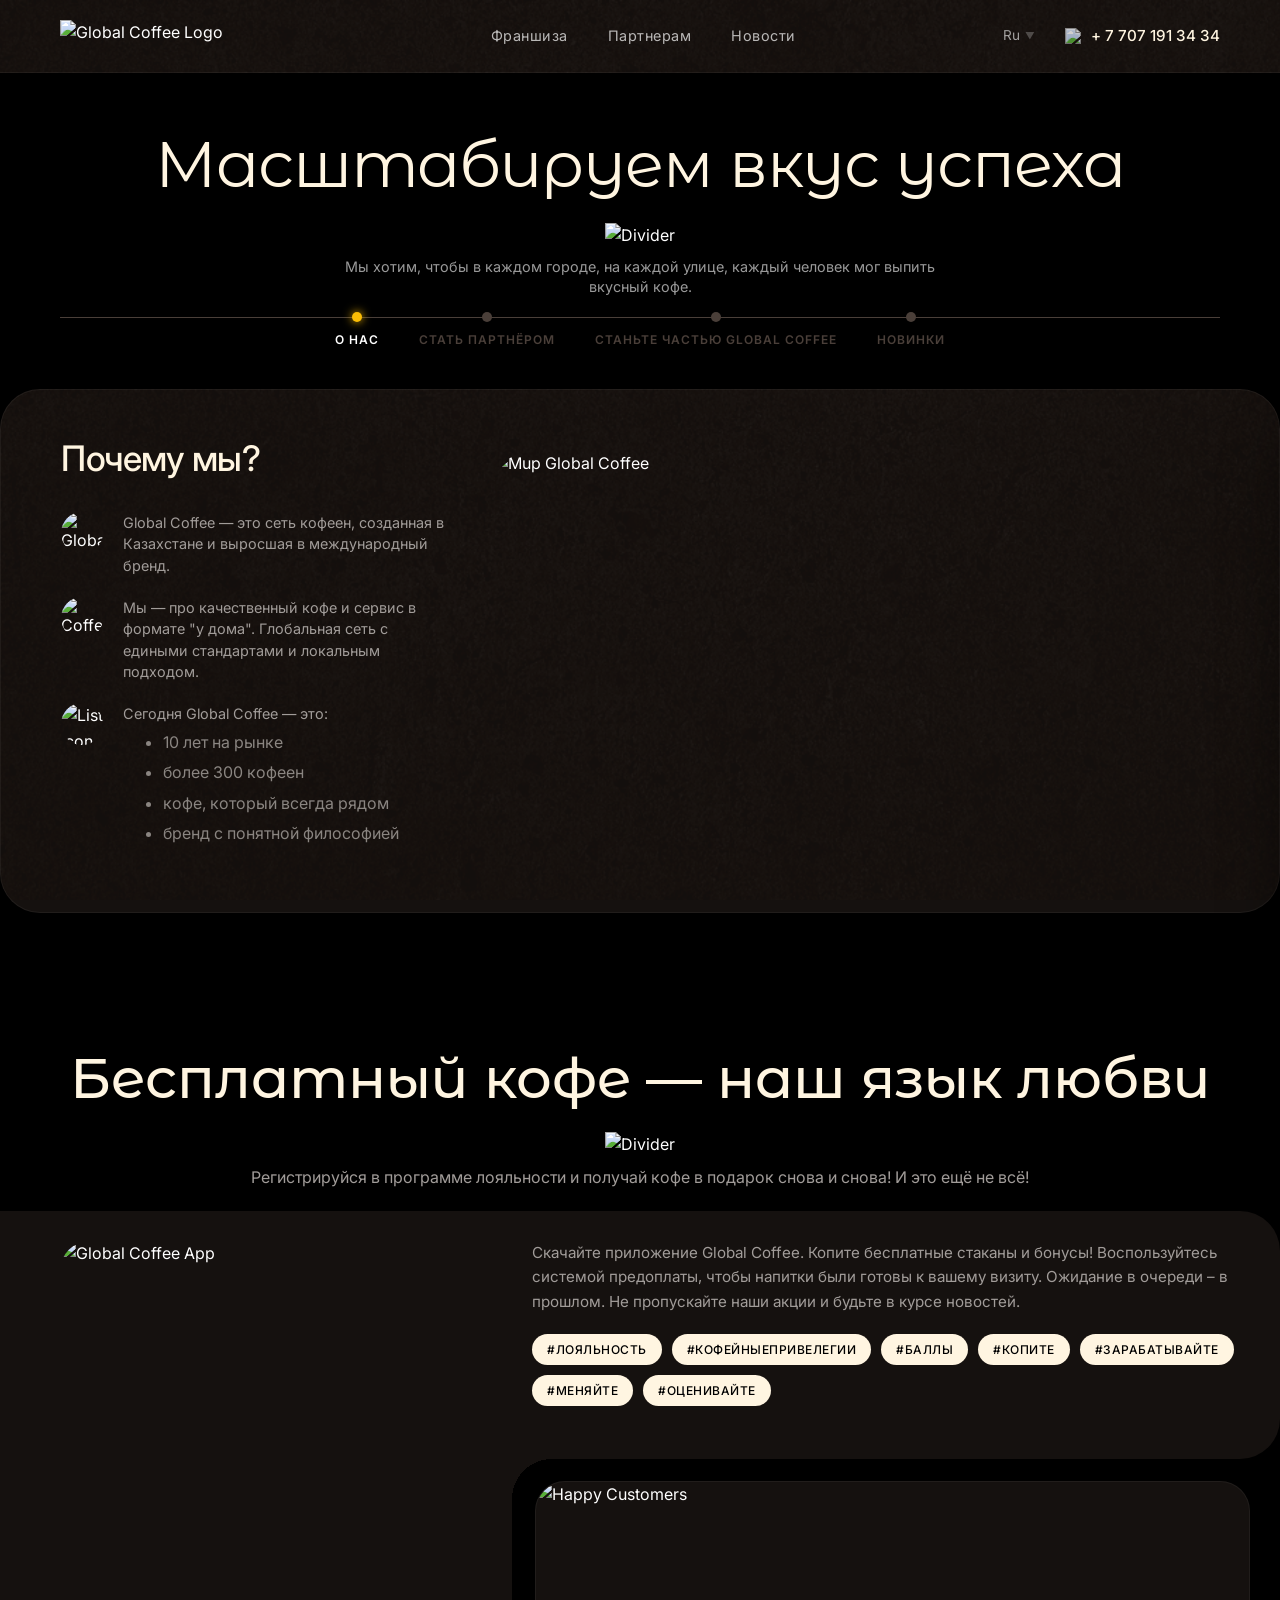
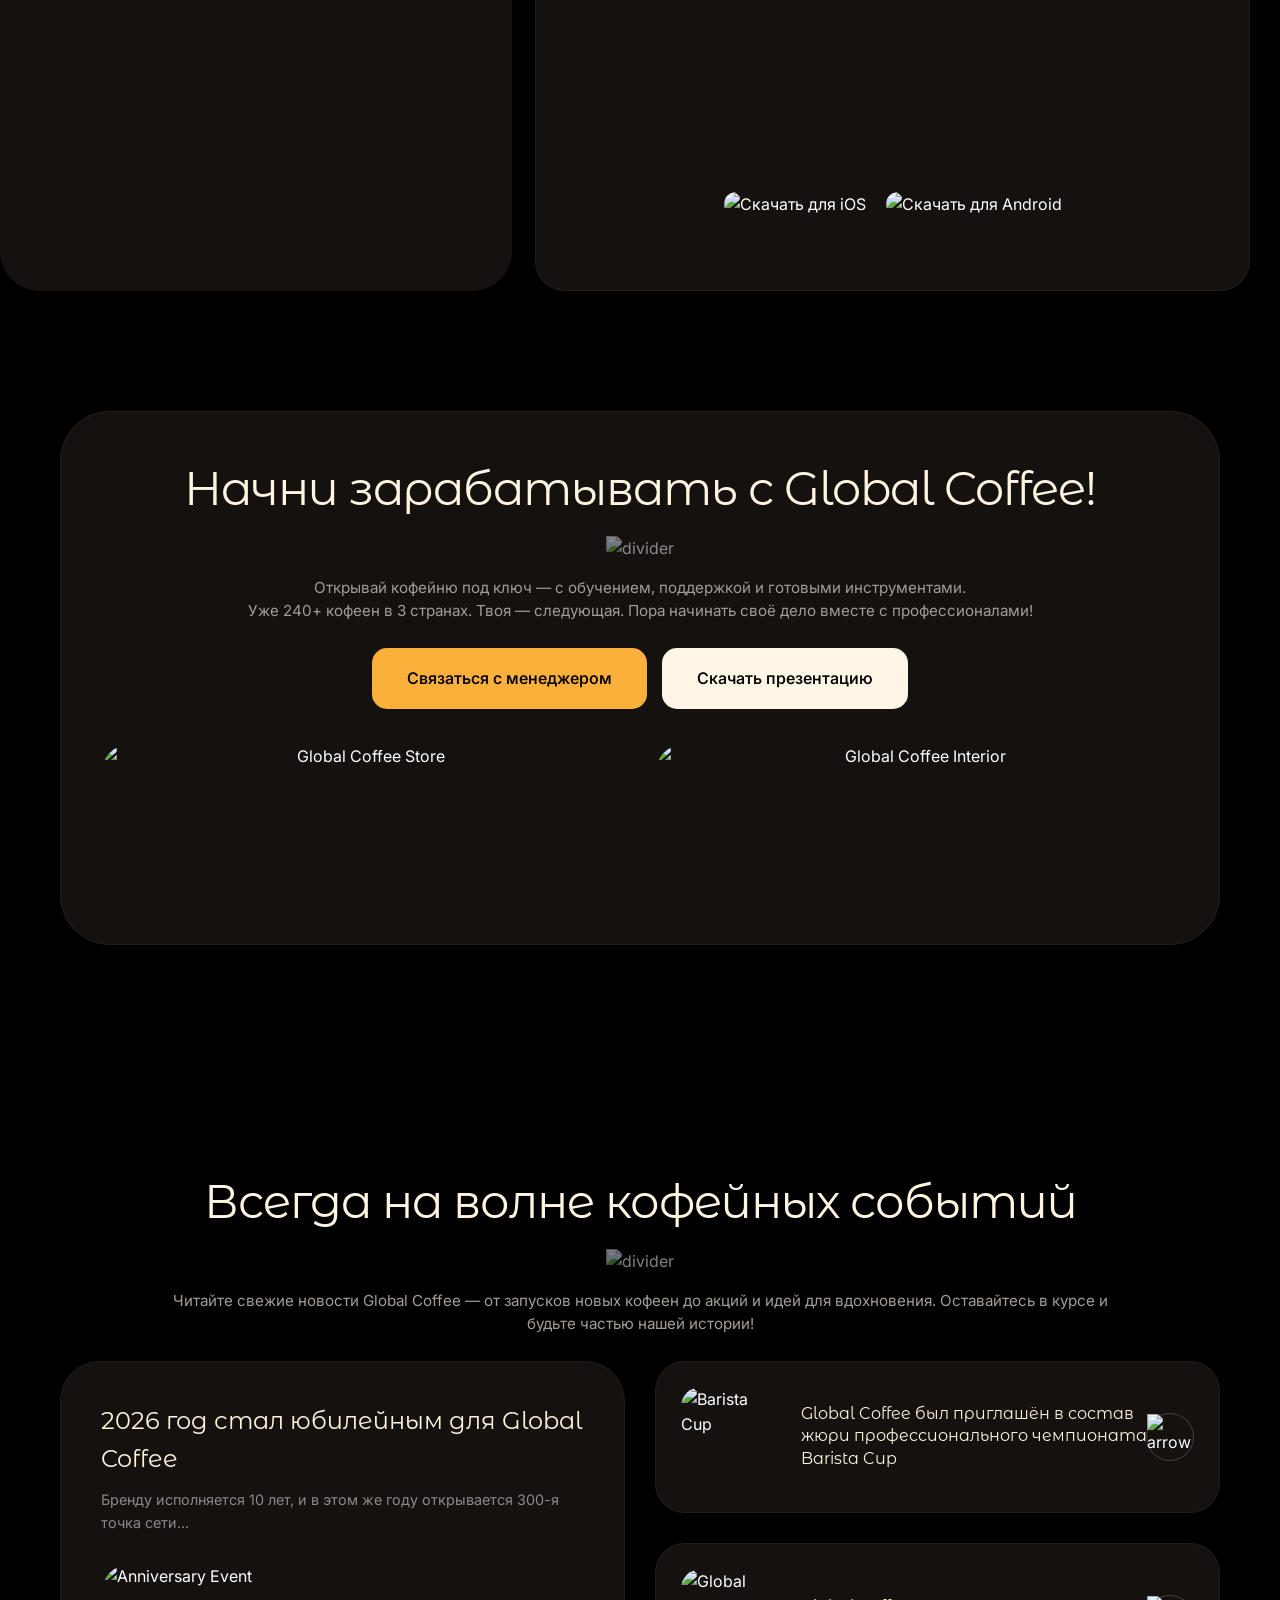
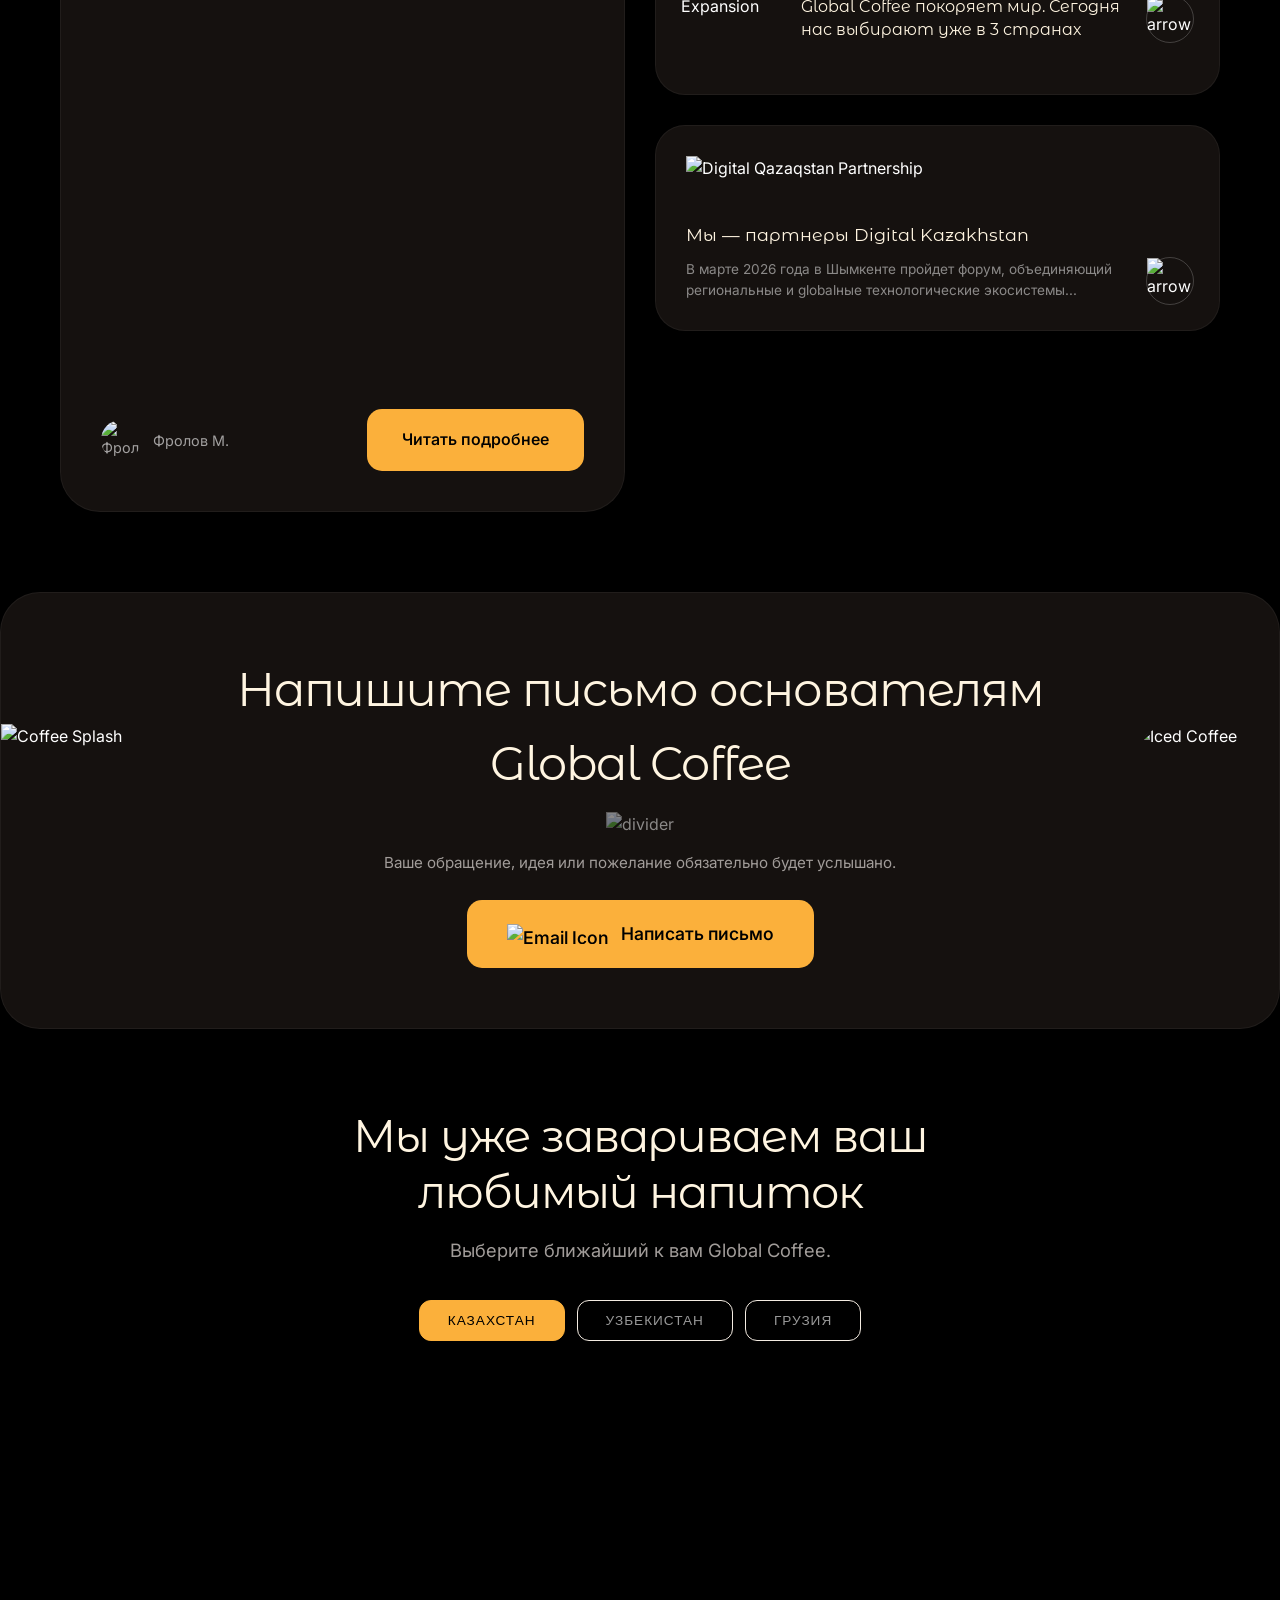
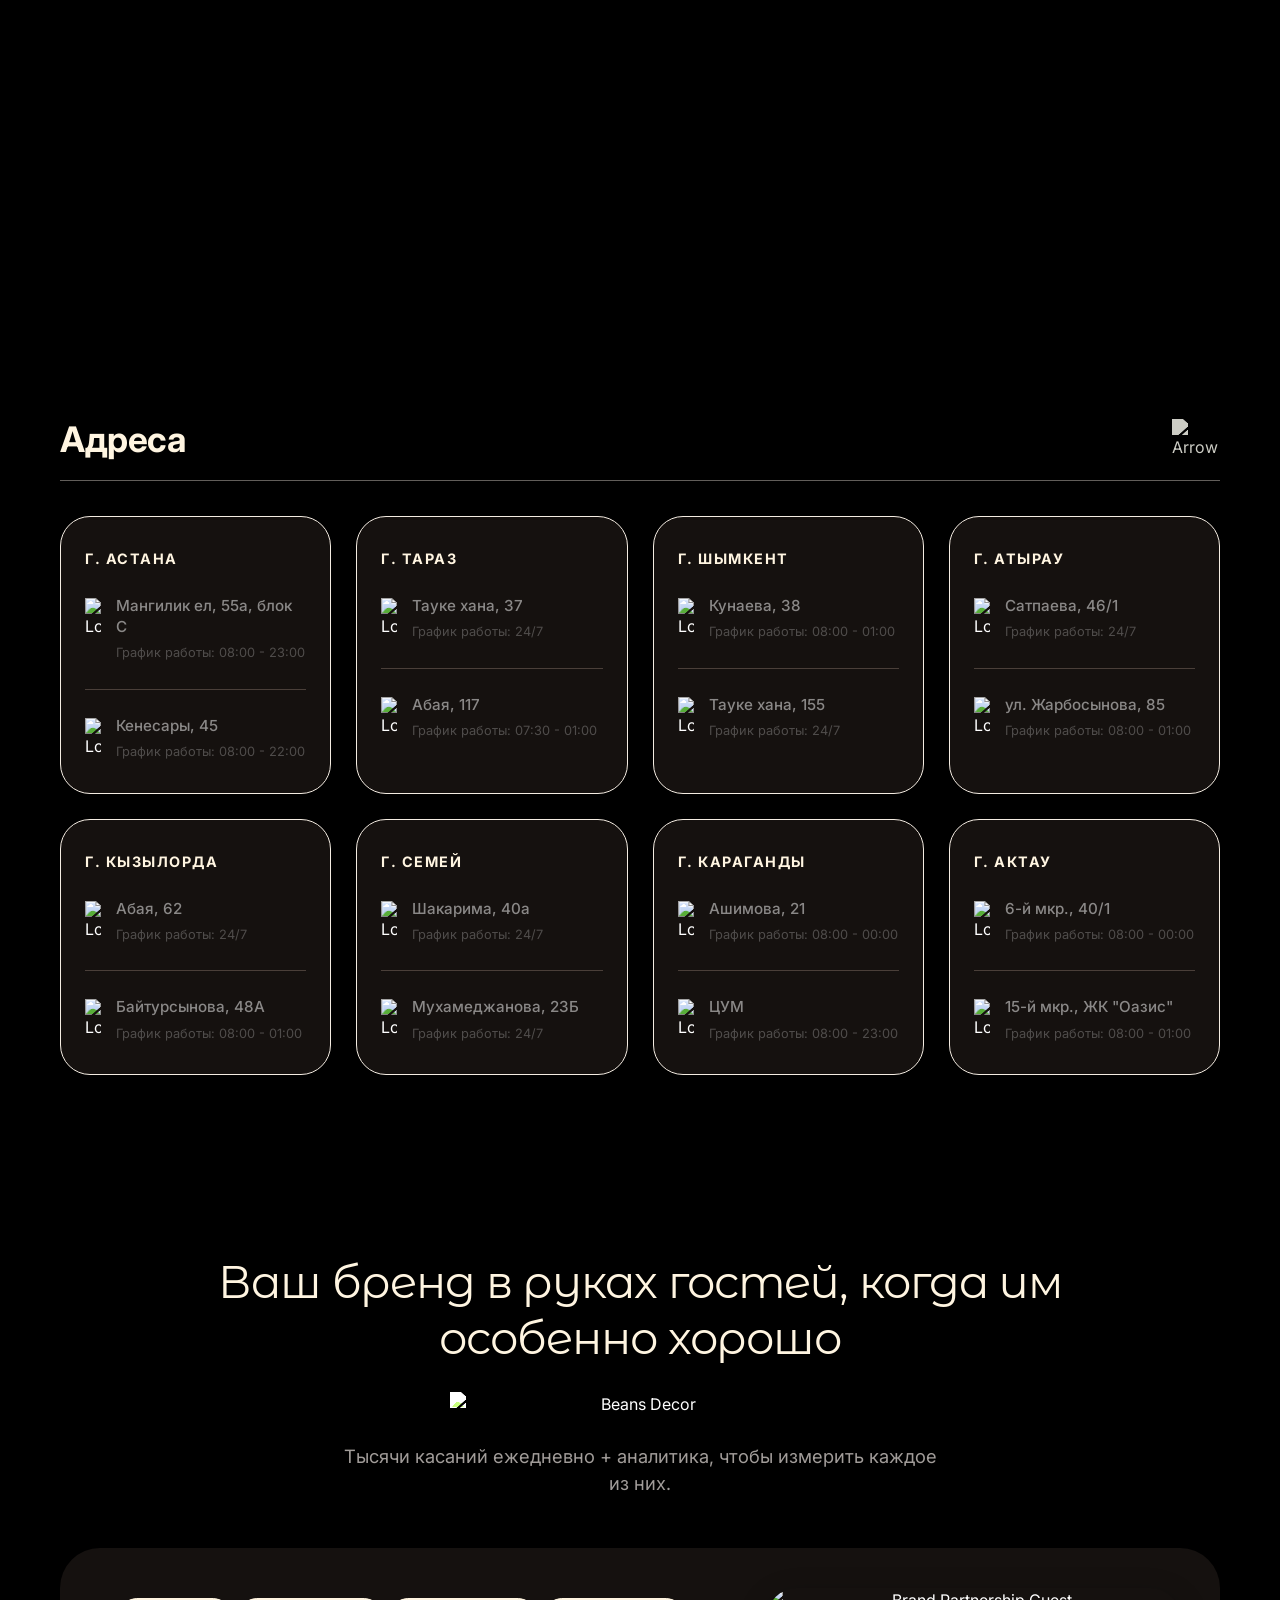
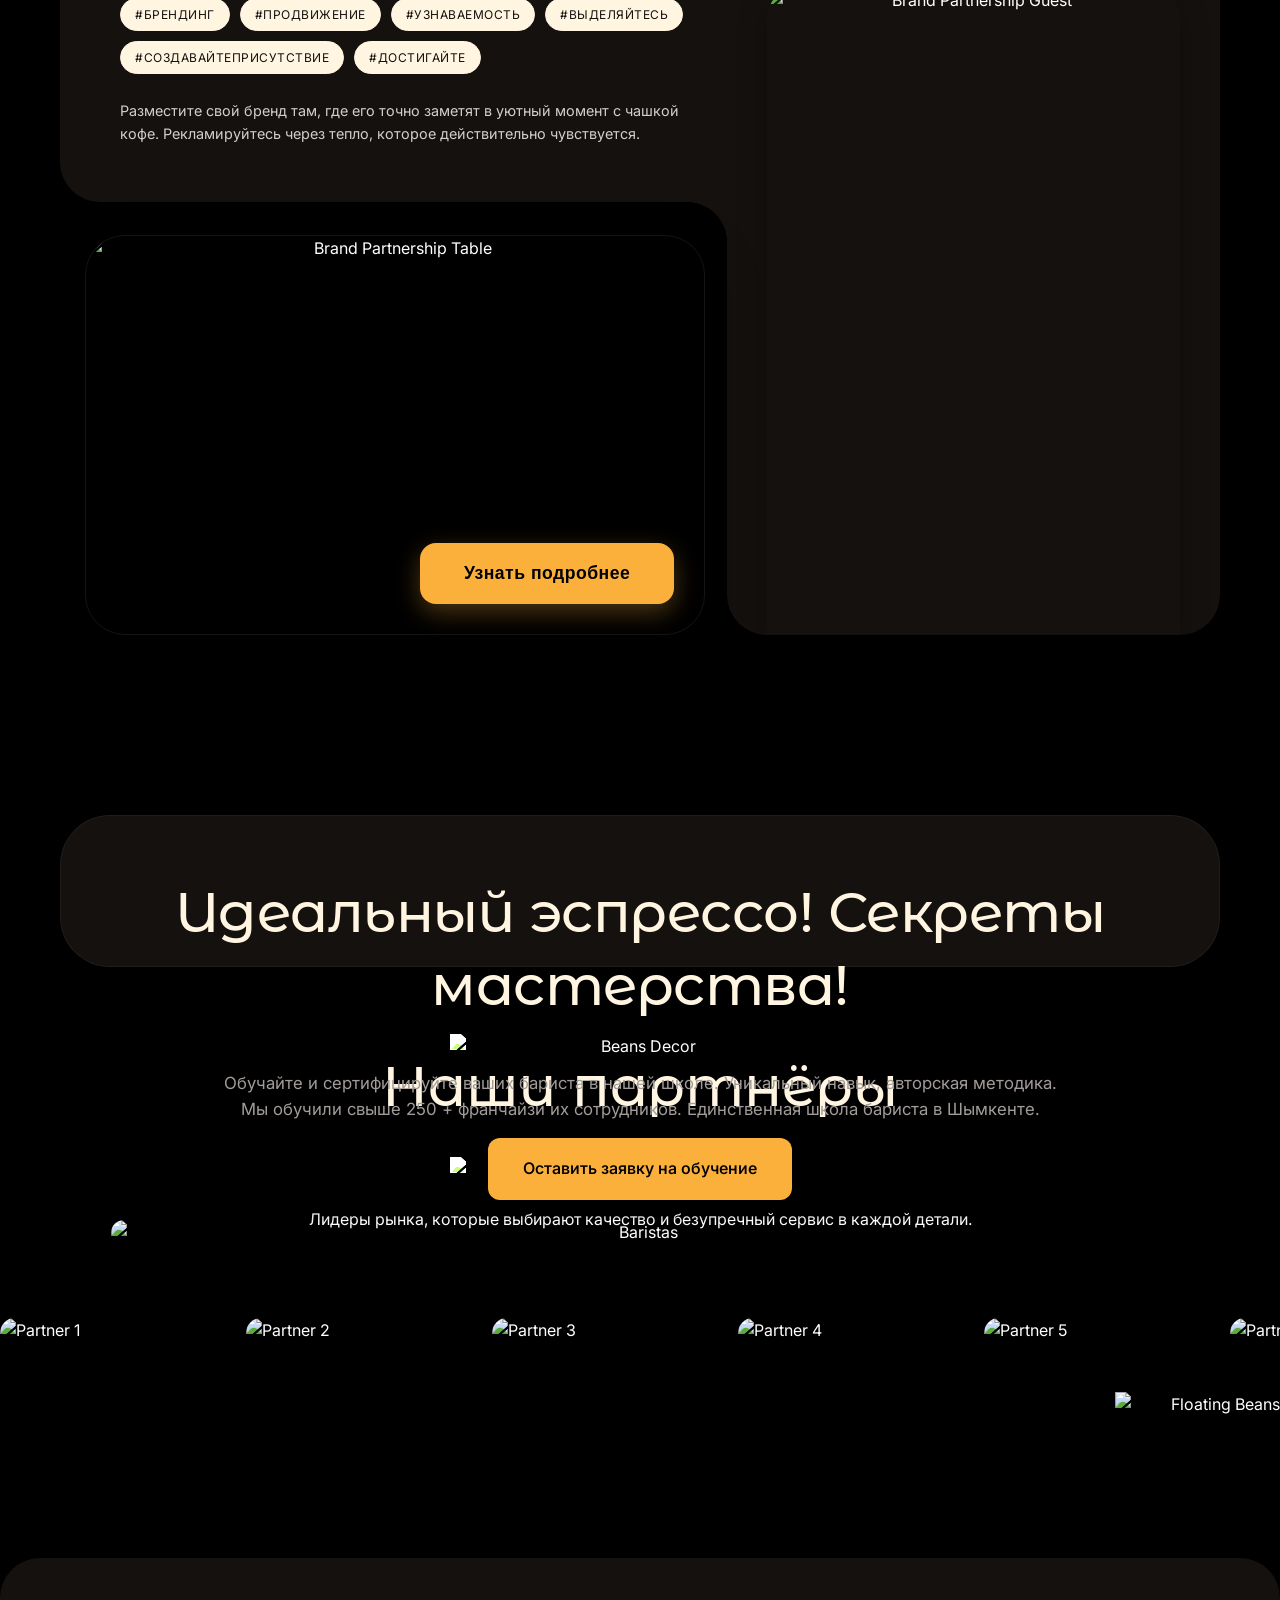
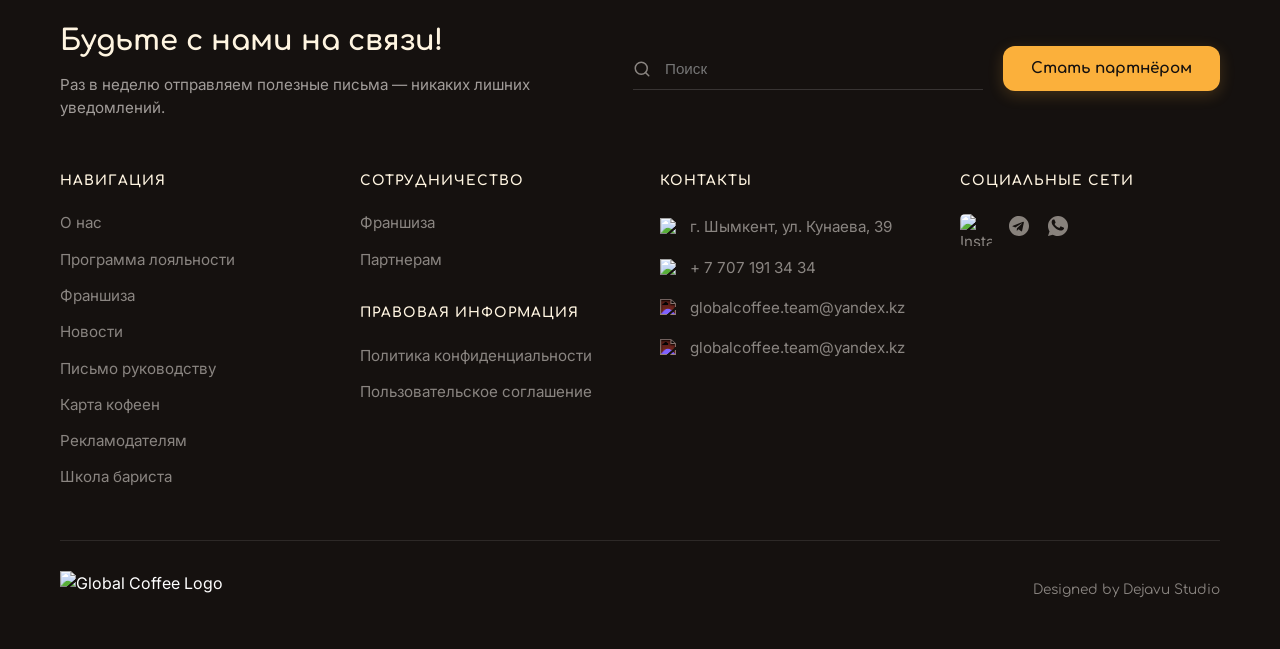
==== commit baaf9c56: "feat: integrate news page into site with clean URLs and dynamic hydration" ====
--- a/index.html
+++ b/index.html
@@ -1795,6 +1795,7 @@
             <nav class="nav">
                 <a href="franchise.html">Франшиза</a>
                 <a href="partners.html">Партнерам</a>
+                <a href="news.html">Новости</a>
             </nav>
 
             <!-- Language and Contact Info -->
@@ -2853,7 +2854,7 @@
                         <a href="#about">О нас</a>
                         <a href="#contacts">Программа лояльности</a>
                         <a href="franchise.html">Франшиза</a>
-                        <a href="#contacts">Новости</a>
+                        <a href="news.html">Новости</a>
                         <a href="#contacts">Письмо руководству</a>
                         <a href="#contacts">Карта кофеен</a>
                         <a href="#contacts">Рекламодателям</a>
@@ -3213,6 +3214,7 @@
             <a href="#" class="mobile-menu-link active" onclick="toggleMobileMenu()">ГЛАВНАЯ <span class="active-dot"></span></a>
             <a href="franchise.html" class="mobile-menu-link">ФРАНШИЗА</a>
             <a href="partners.html" class="mobile-menu-link">ПАРТНЕРАМ</a>
+            <a href="news.html" class="mobile-menu-link">НОВОСТИ</a>
         </div>
 
         <!-- Search Bar -->
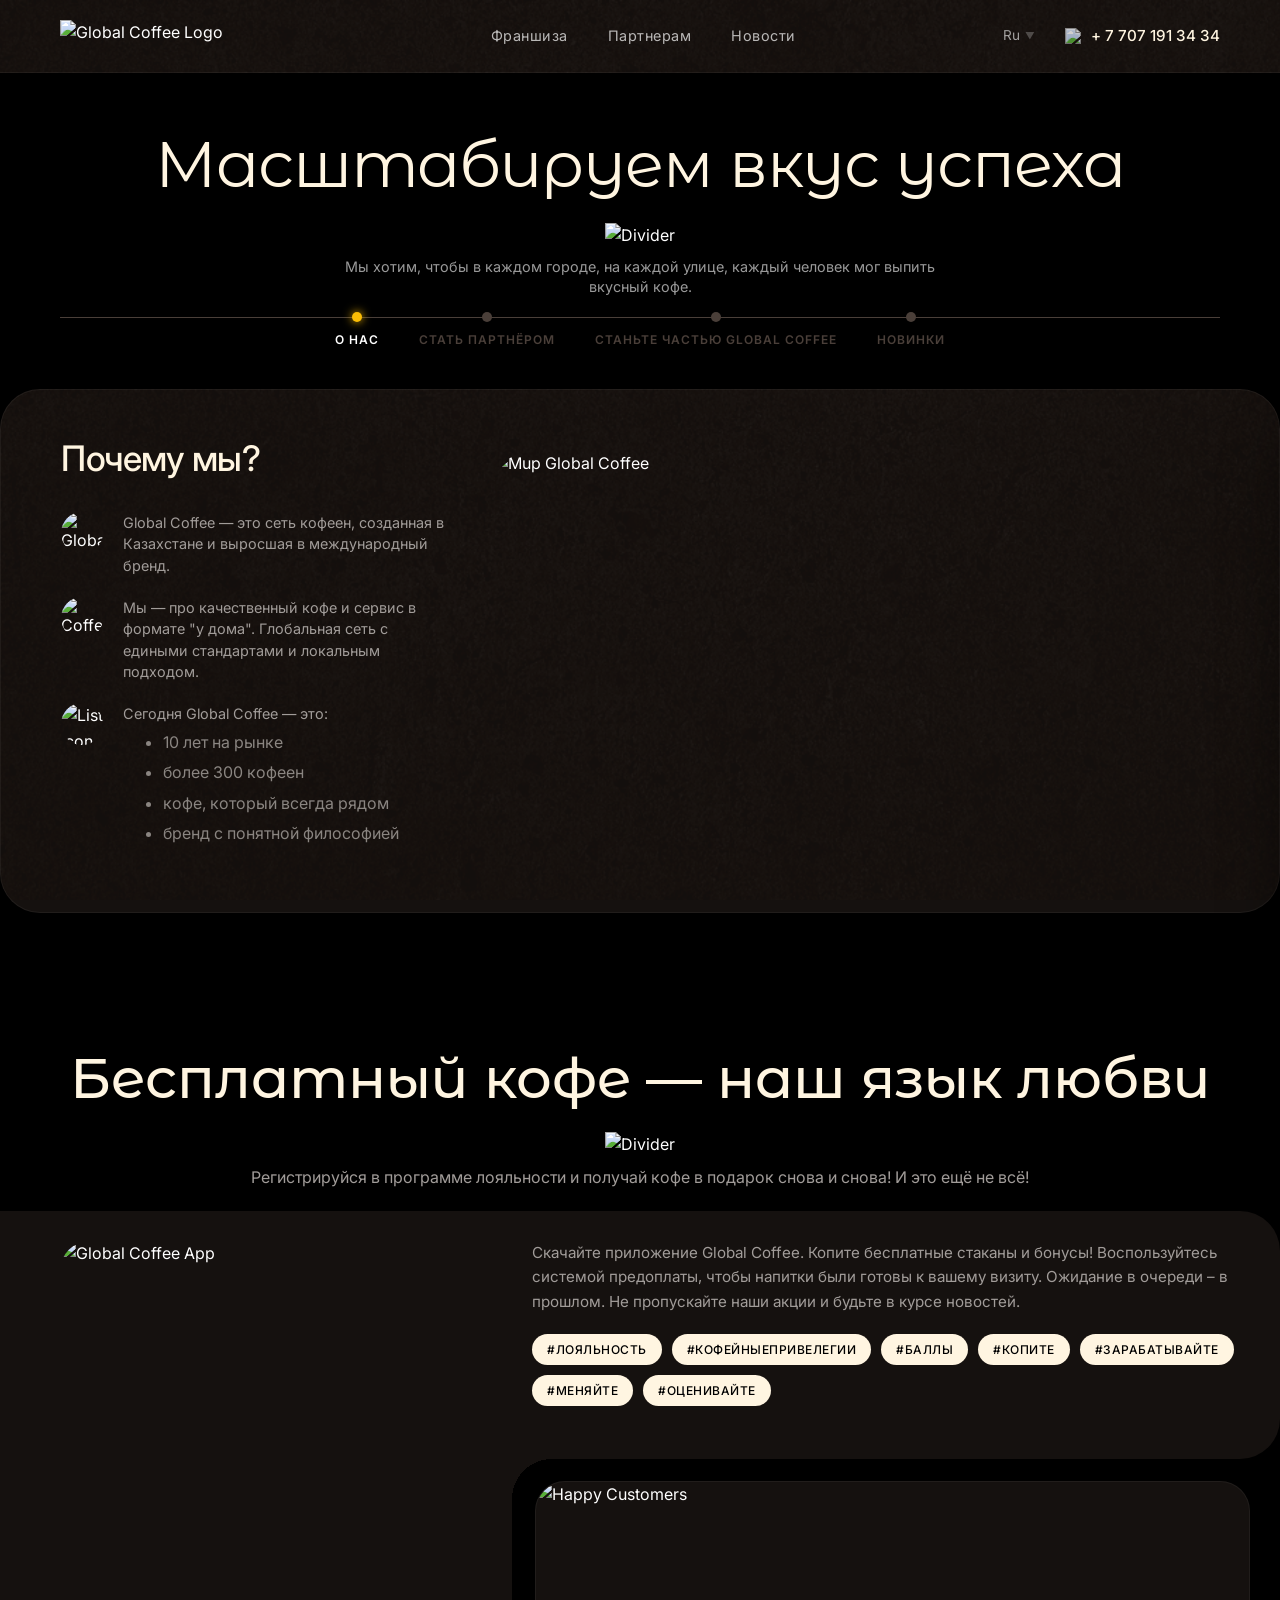
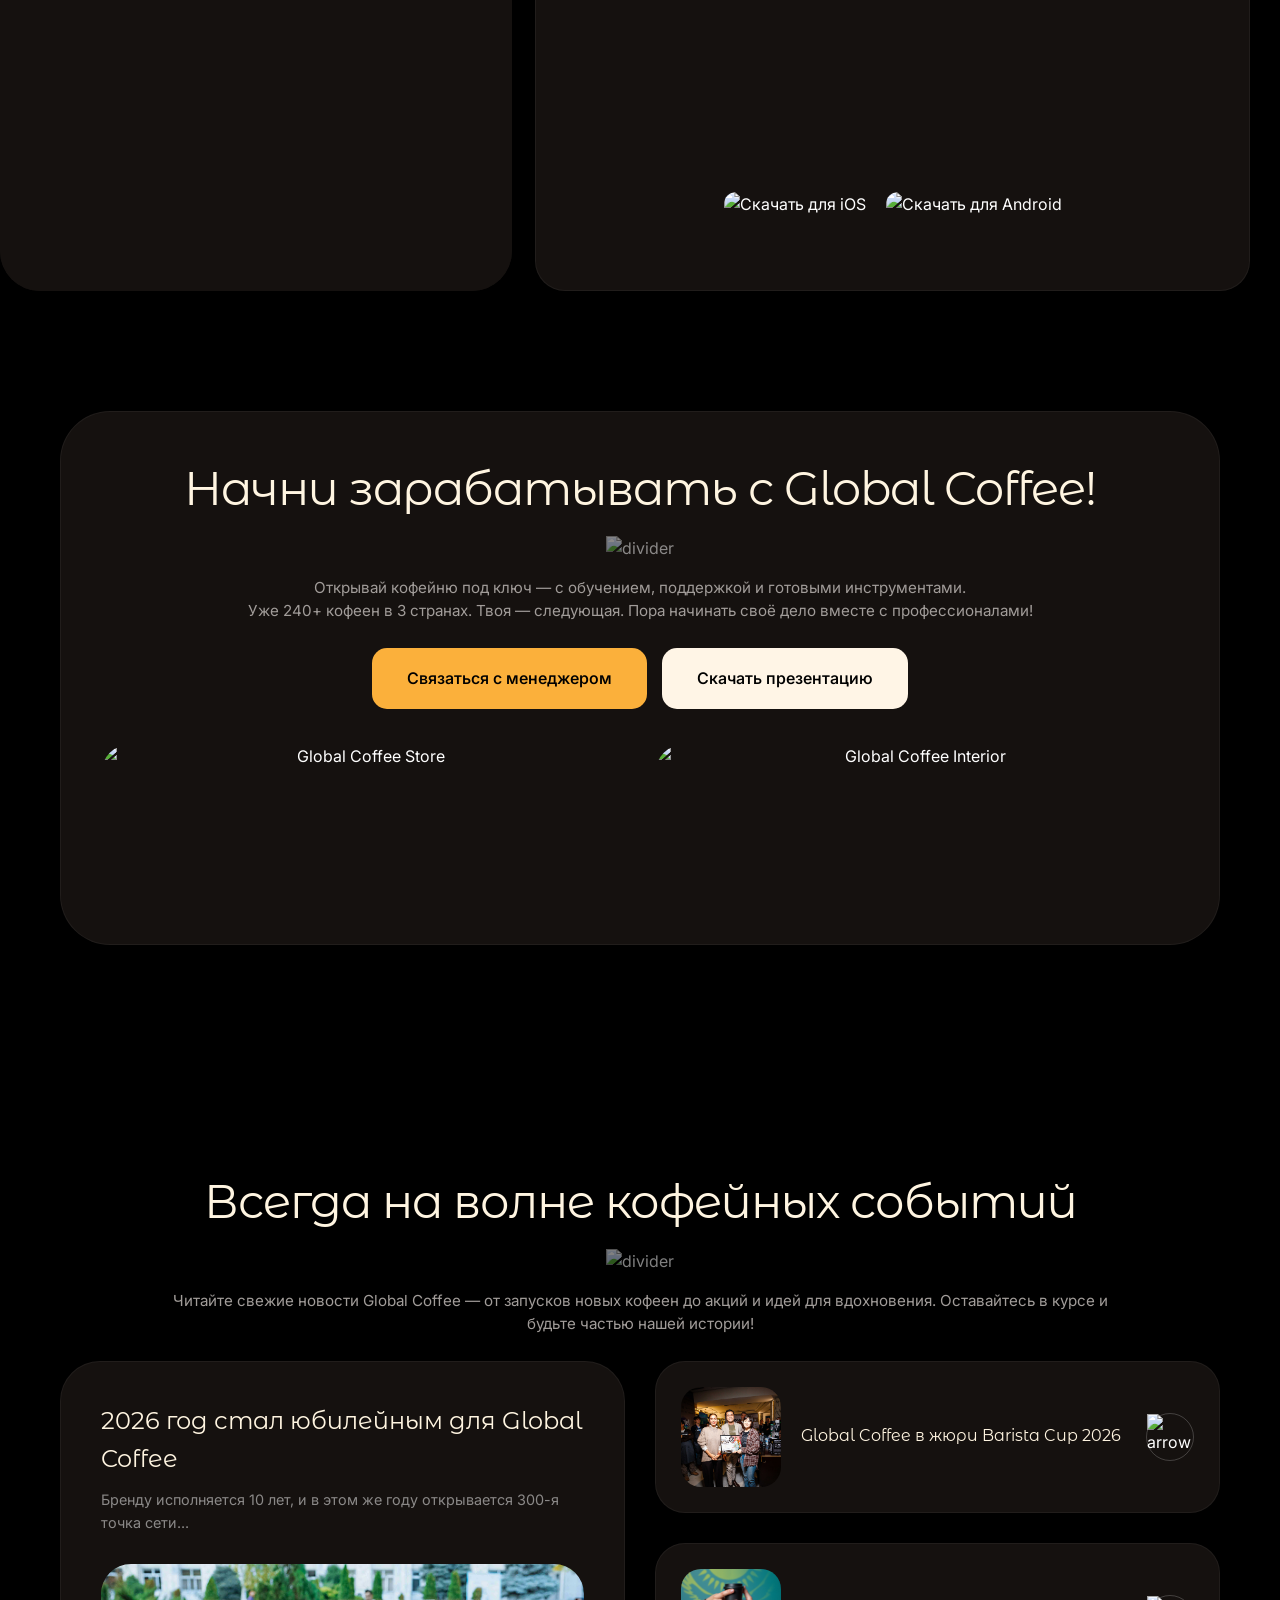
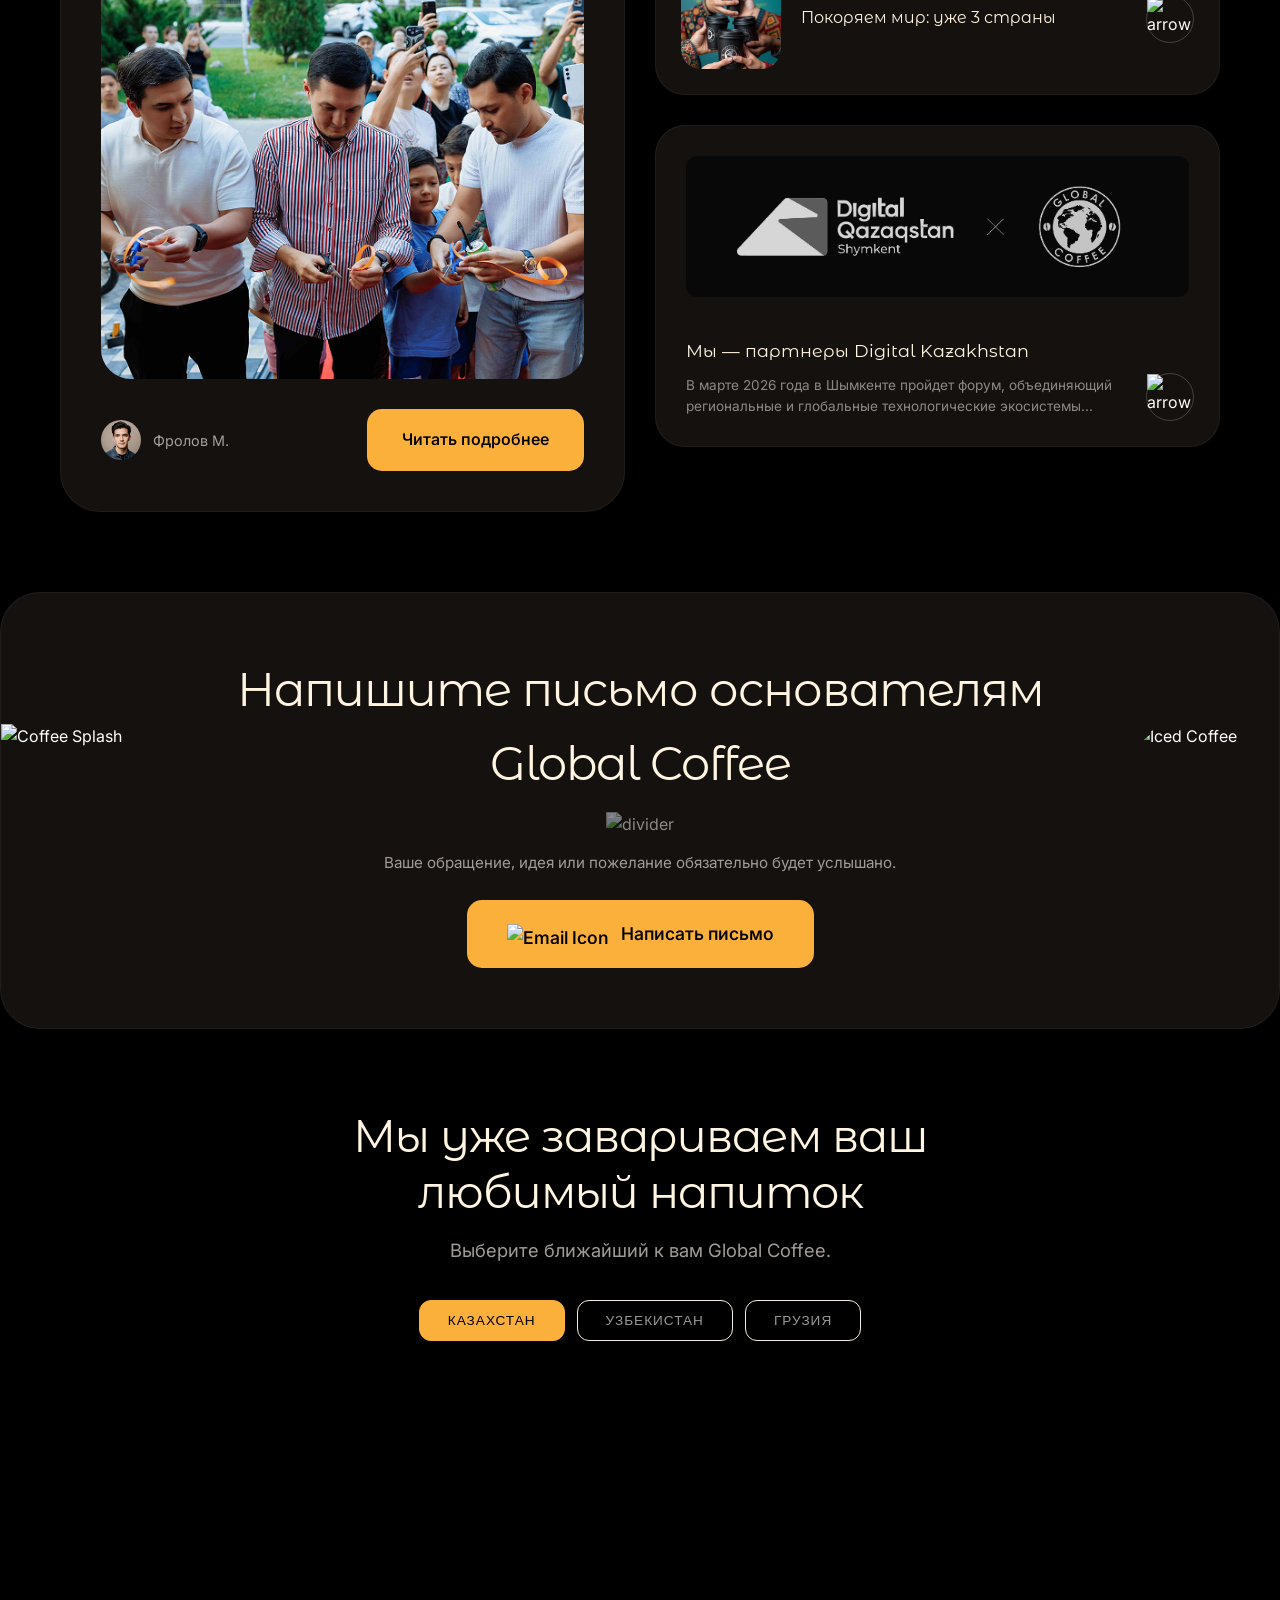
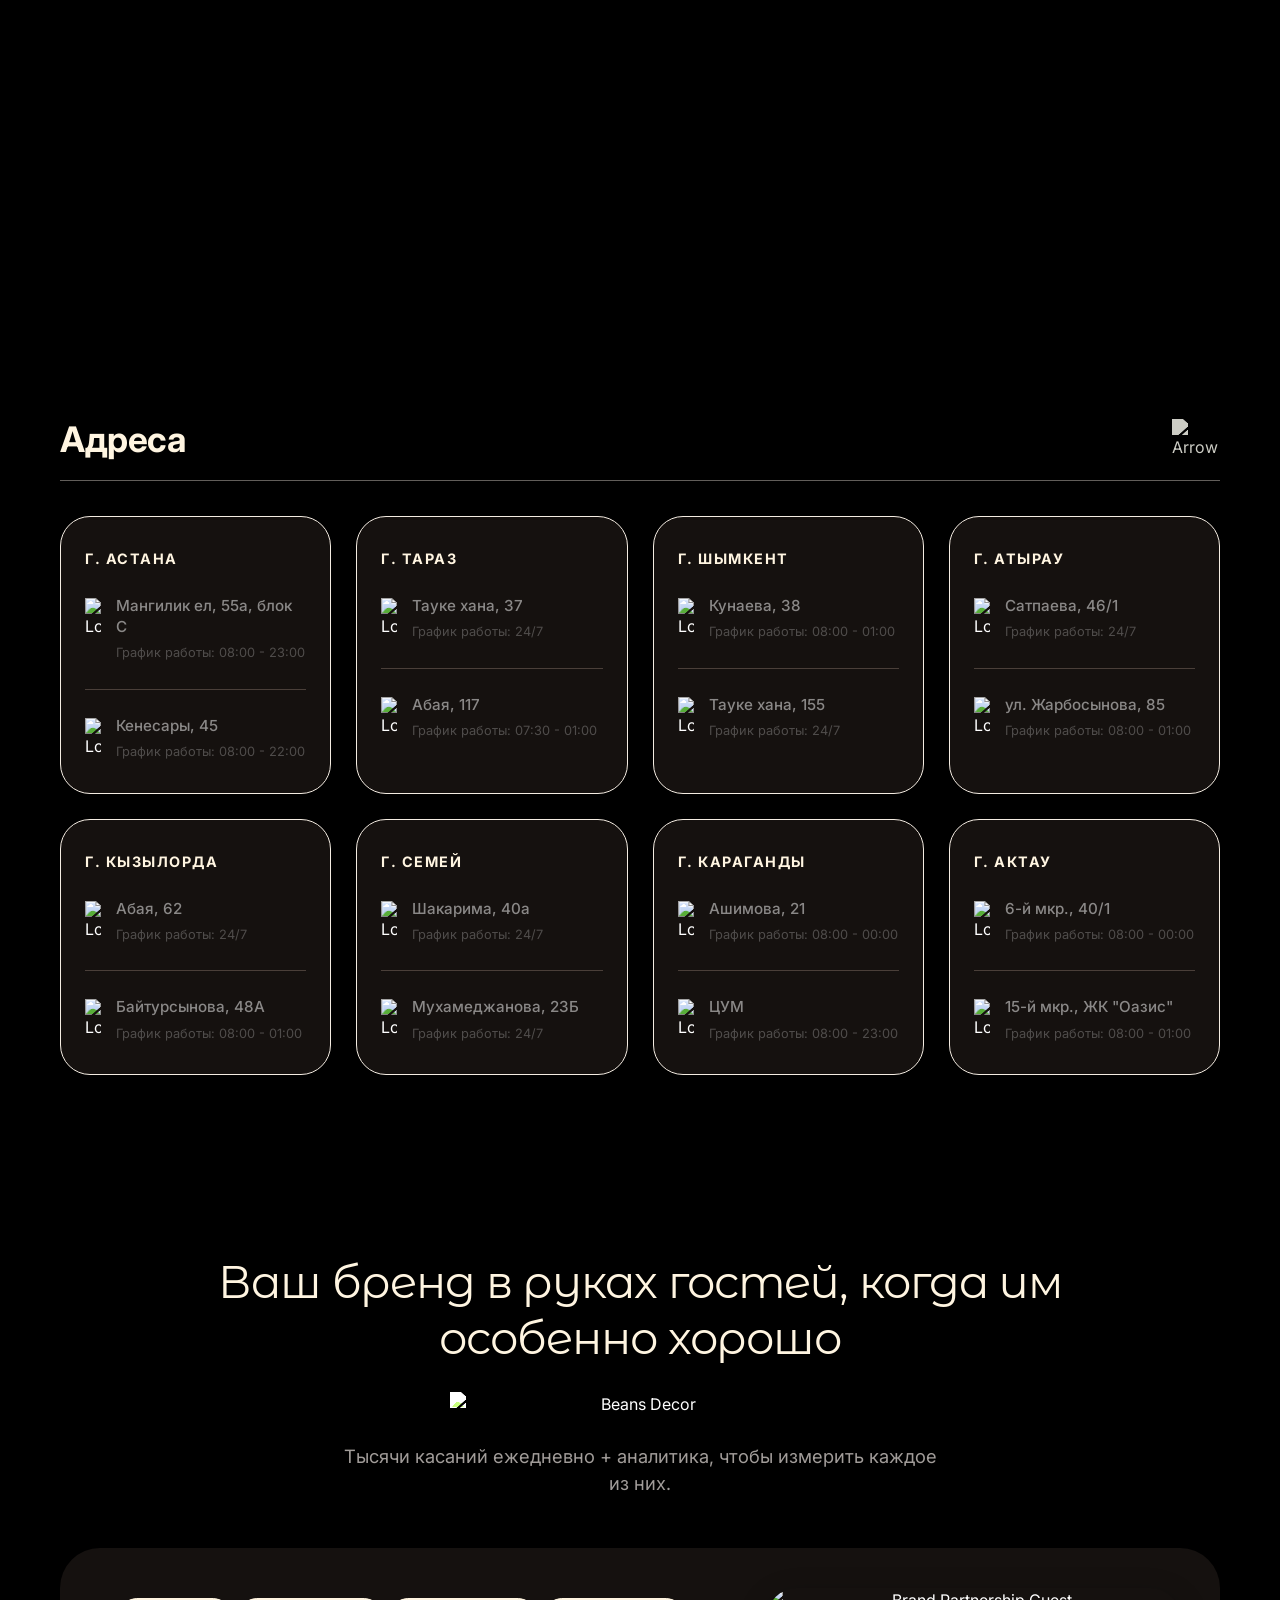
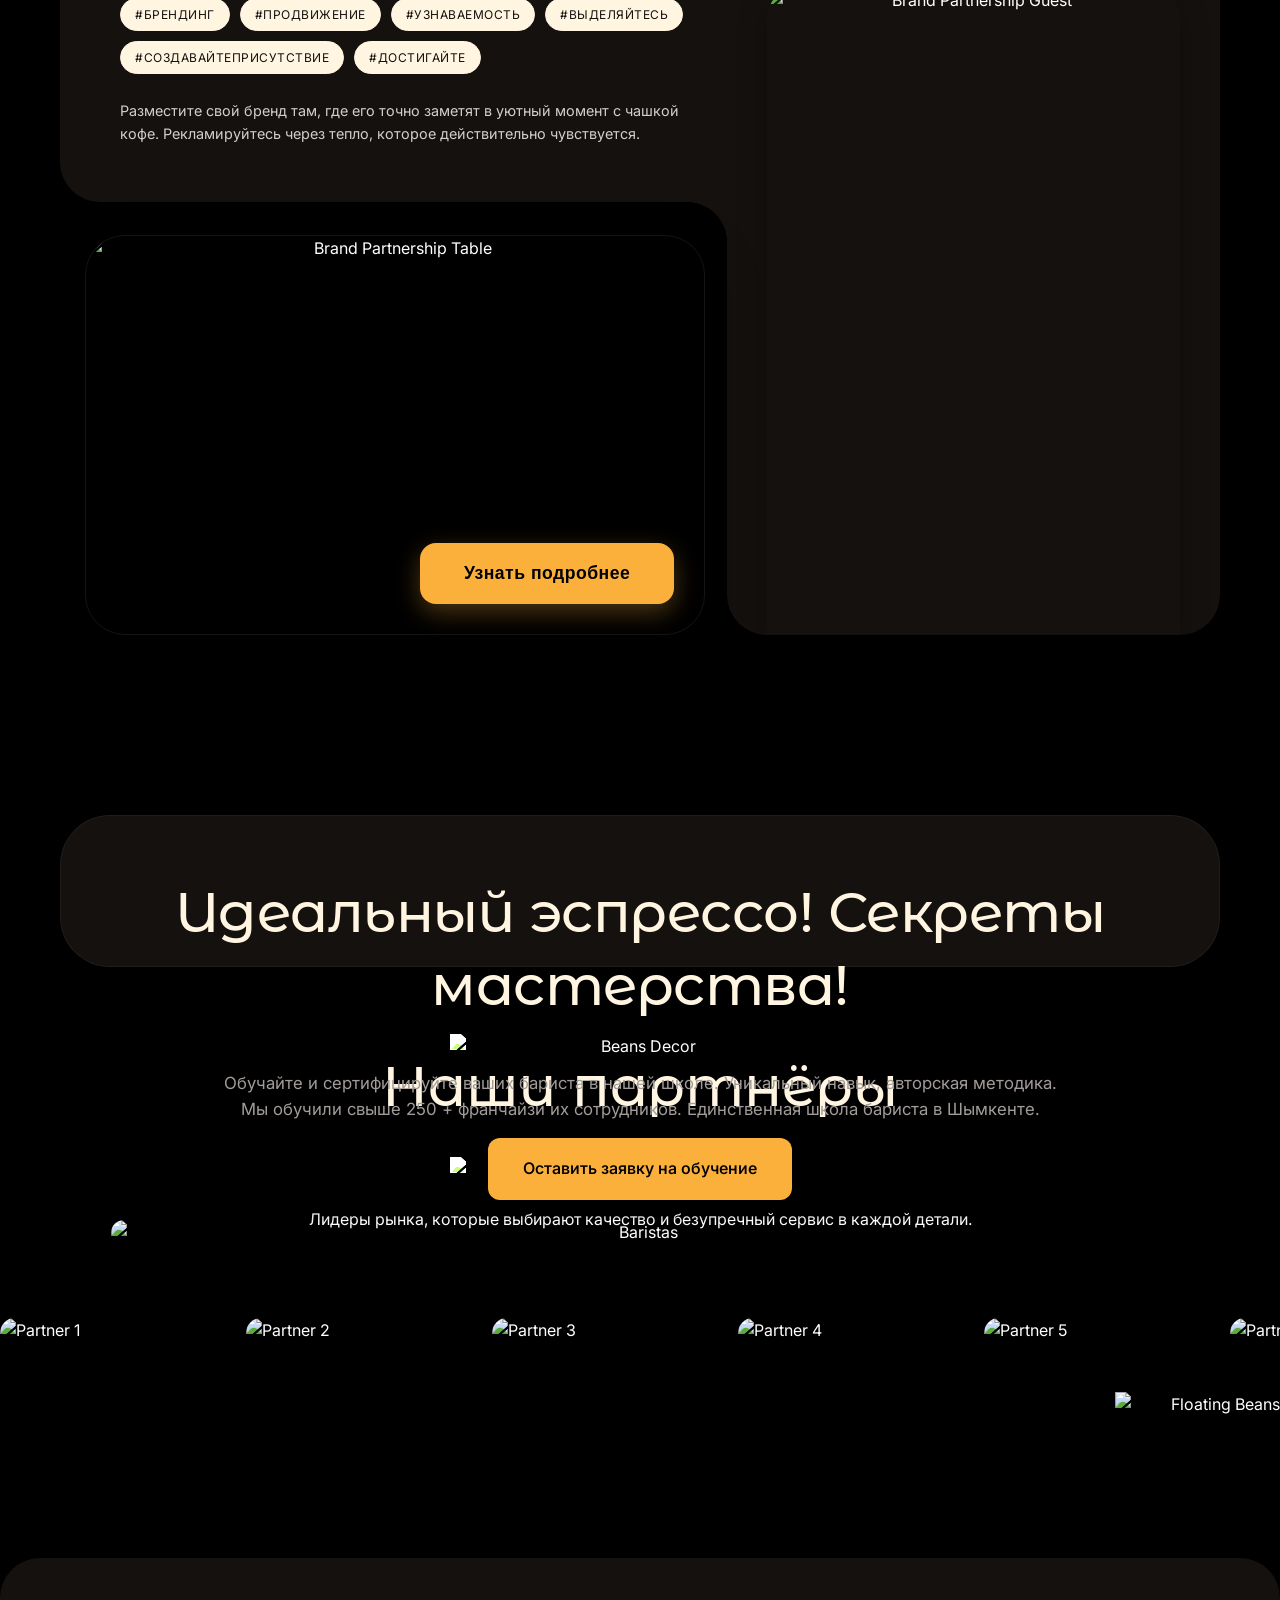
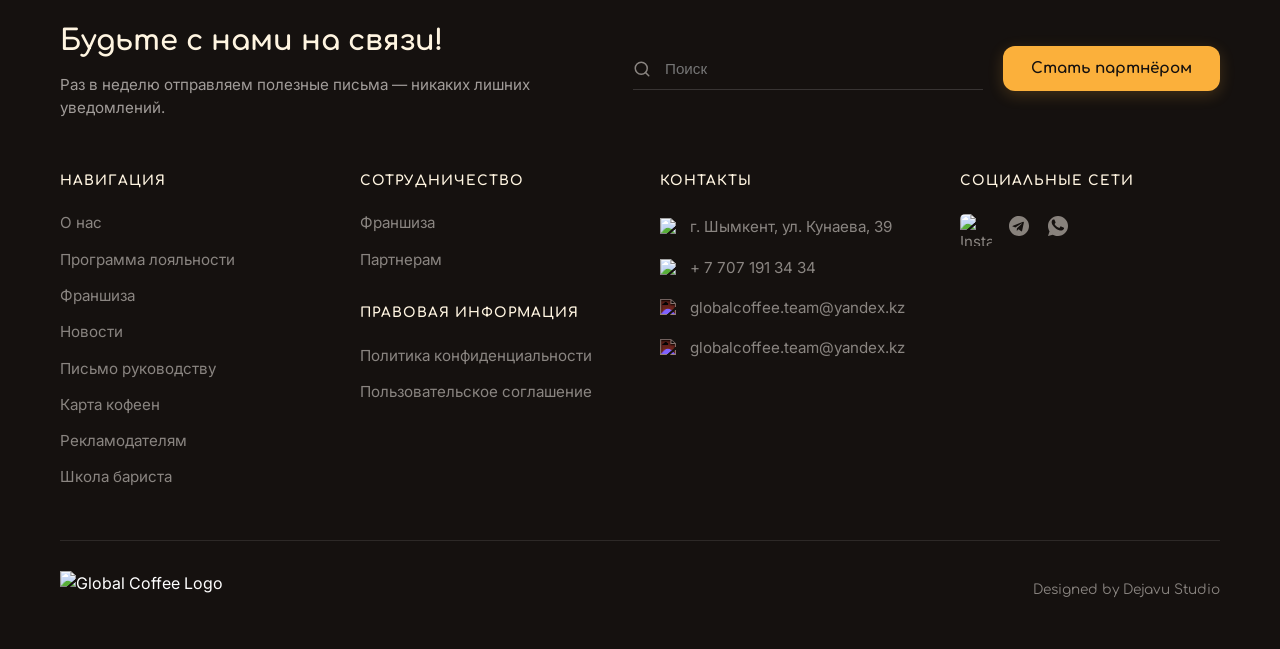
==== commit 3881145b: "Fix footer navigation section targets and update Instagram link to global_coffee_uz" ====
--- a/index.html
+++ b/index.html
@@ -1787,15 +1787,15 @@
     <header class="header">
         <div class="container header-container">
             <!-- Logo -->
-            <a href="#" class="logo">
-                <img src="logo.png" alt="Global Coffee Logo">
+            <a href="/index.html" class="logo">
+                <img src="/logo.png" alt="Global Coffee Logo">
             </a>
 
             <!-- Navigation Links -->
             <nav class="nav">
-                <a href="franchise.html">Франшиза</a>
-                <a href="partners.html">Партнерам</a>
-                <a href="news.html">Новости</a>
+                <a href="/franchise.html">Франшиза</a>
+                <a href="/partners.html">Партнерам</a>
+                <a href="/news.html">Новости</a>
             </nav>
 
             <!-- Language and Contact Info -->
@@ -2048,7 +2048,7 @@
         </section>
 
 
-        <section class="app-section section">
+        <section class="app-section section" id="loyalty">
             <div class="container text-center">
                 <h2 class="section-title">Бесплатный кофе — наш язык любви</h2>
                 <div class="divider-wrapper">
@@ -2372,7 +2372,7 @@
         </section>
 
         <!-- Contact Founders Section -->
-        <section class="contact-section section">
+        <section class="contact-section section" id="founders">
             <div class="contact-card">
                 <!-- Decorative Side Elements -->
                 <div class="contact-decor left">
@@ -2724,7 +2724,7 @@
         <!-- ==========================================
              QUALITY SECTION
              ========================================== -->
-        <section class="quality-section section" style="padding-bottom: 60px !important;">
+        <section class="quality-section section" id="school" style="padding-bottom: 60px !important;">
             <div class="quality-beans-bg"></div>
             <div class="container">
                 <div class="quality-card text-center">
@@ -2851,26 +2851,26 @@
                     <!-- Column 1: Navigation -->
                     <div class="footer-col-nav">
                         <h4>Навигация</h4>
-                        <a href="#about">О нас</a>
-                        <a href="#contacts">Программа лояльности</a>
-                        <a href="franchise.html">Франшиза</a>
-                        <a href="news.html">Новости</a>
-                        <a href="#contacts">Письмо руководству</a>
-                        <a href="#contacts">Карта кофеен</a>
-                        <a href="#contacts">Рекламодателям</a>
-                        <a href="#contacts">Школа бариста</a>
+                        <a href="/index.html#about">О нас</a>
+                        <a href="/index.html#loyalty">Программа лояльности</a>
+                        <a href="/franchise.html">Франшиза</a>
+                        <a href="/news.html">Новости</a>
+                        <a href="/index.html#founders">Письмо руководству</a>
+                        <a href="/index.html#menu">Карта кофеен</a>
+                        <a href="/index.html#partnership">Рекламодателям</a>
+                        <a href="/index.html#school">Школа бариста</a>
                     </div>
 
                     <!-- Column 2: Cooperation & Legal -->
                     <div class="footer-col-nav" style="gap: 30px !important;">
                         <div class="footer-col-nav">
                             <h4>Сотрудничество</h4>
-                            <a href="franchise.html">Франшиза</a>
-                            <a href="partners.html">Партнерам</a>
+                            <a href="/franchise.html">Франшиза</a>
+                            <a href="/partners.html">Партнерам</a>
                         </div>
                         <div class="footer-col-nav">
                             <h4>Правовая информация</h4>
-                            <a href="#">Политика конфиденциальности</a>
+                            <a href="/privacy.html">Политика конфиденциальности</a>
                             <a href="#">Пользовательское соглашение</a>
                         </div>
                     </div>
@@ -2922,8 +2922,8 @@
                 <!-- Bottom Row: Brand Logo & Credits -->
                 <div class="footer-bottom"
                     style="display: flex !important; justify-content: space-between !important; align-items: center !important; flex-wrap: wrap !important; gap: 20px !important;">
-                    <a href="#" class="logo" style="display: inline-block !important;">
-                        <img src="logo.png" alt="Global Coffee Logo"
+                    <a href="/index.html" class="logo" style="display: inline-block !important;">
+                        <img src="/logo.png" alt="Global Coffee Logo"
                             style="height: 38px !important; object-fit: contain !important; display: block !important;">
                     </a>
                     <span style="color: #8A8581; font-size: 0.85rem; font-family: 'Comfortaa', sans-serif;">Designed by
@@ -3198,8 +3198,8 @@
     <div id="mobileMenu" class="mobile-menu">
         <!-- Menu Header -->
         <div class="mobile-menu-header">
-            <a href="#" class="logo">
-                <img src="logo.png" alt="Global Coffee Logo" style="filter: brightness(0) invert(1);">
+            <a href="/index.html" class="logo">
+                <img src="/logo.png" alt="Global Coffee Logo" style="filter: brightness(0) invert(1);">
             </a>
             <button class="mobile-menu-close" onclick="toggleMobileMenu()">✕</button>
         </div>
@@ -3211,10 +3211,10 @@
         </div>
 
         <div class="mobile-menu-links">
-            <a href="#" class="mobile-menu-link active" onclick="toggleMobileMenu()">ГЛАВНАЯ <span class="active-dot"></span></a>
-            <a href="franchise.html" class="mobile-menu-link">ФРАНШИЗА</a>
-            <a href="partners.html" class="mobile-menu-link">ПАРТНЕРАМ</a>
-            <a href="news.html" class="mobile-menu-link">НОВОСТИ</a>
+            <a href="/index.html" class="mobile-menu-link active" onclick="toggleMobileMenu()">ГЛАВНАЯ <span class="active-dot"></span></a>
+            <a href="/franchise.html" class="mobile-menu-link">ФРАНШИЗА</a>
+            <a href="/partners.html" class="mobile-menu-link">ПАРТНЕРАМ</a>
+            <a href="/news.html" class="mobile-menu-link">НОВОСТИ</a>
         </div>
 
         <!-- Search Bar -->
